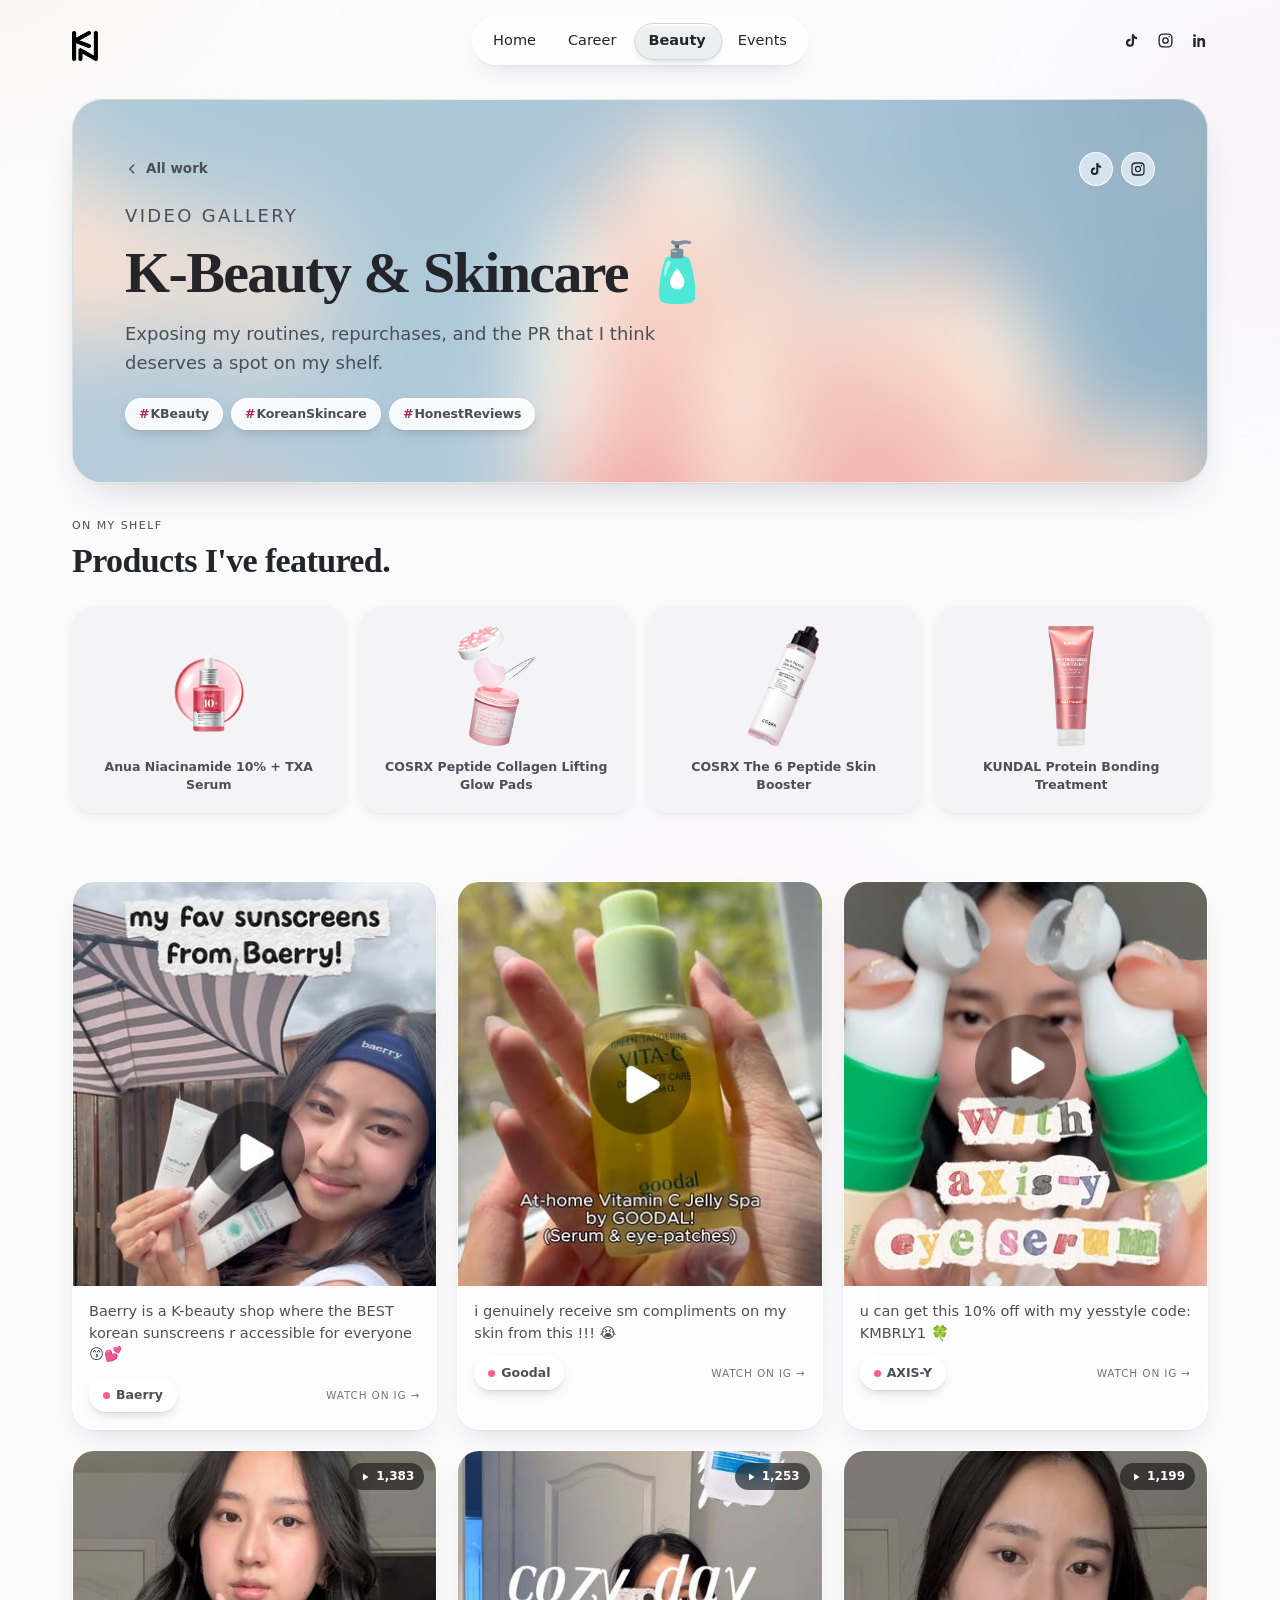
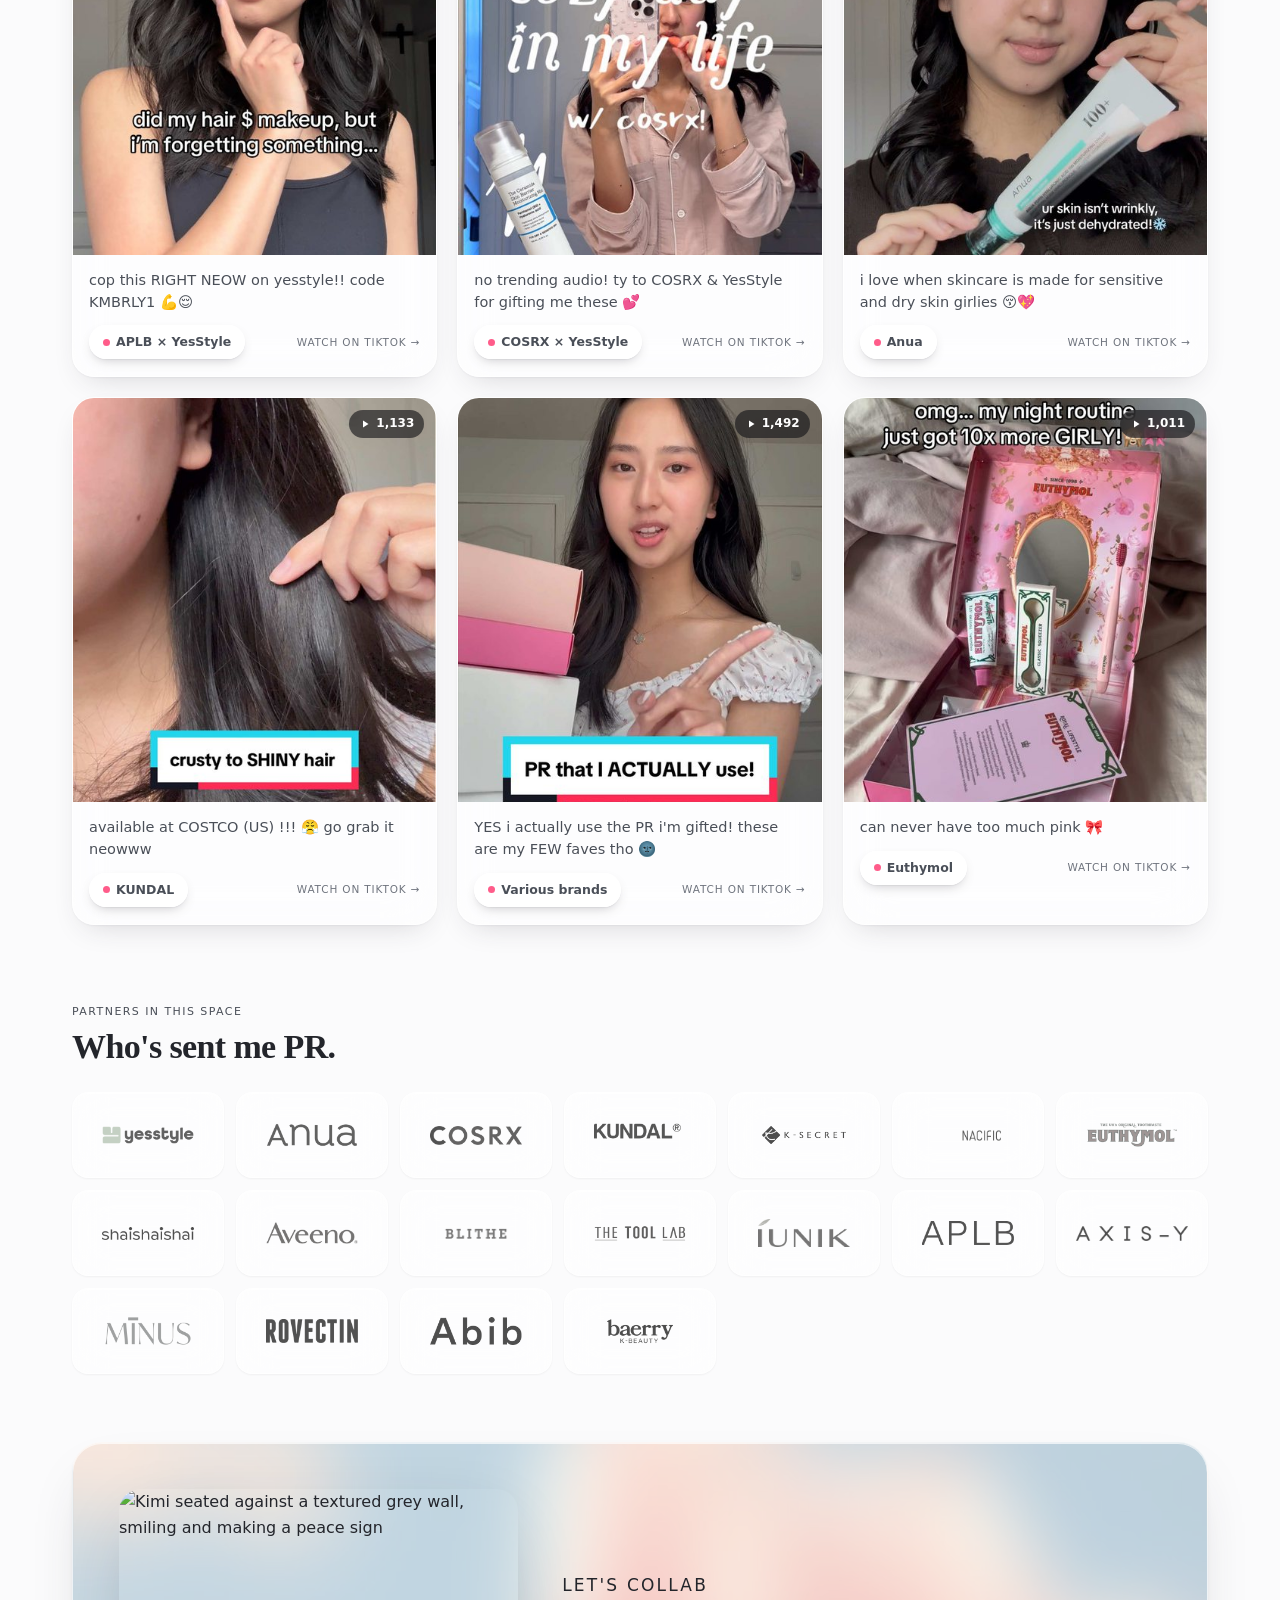
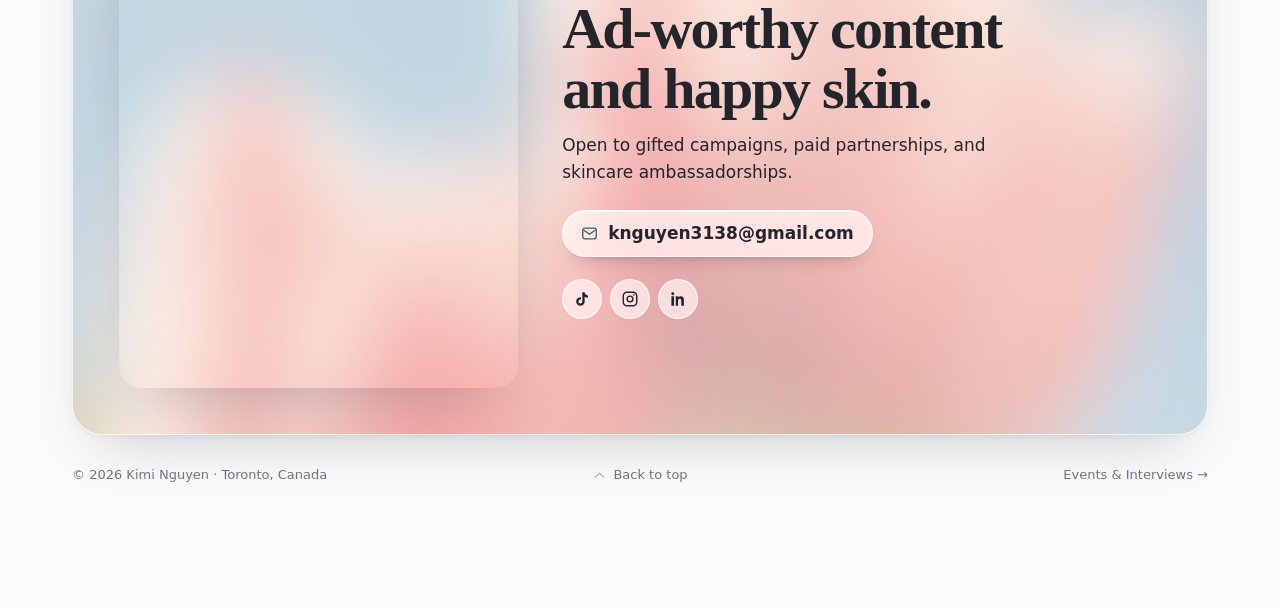
==== beauty.html @ 26745332 "Rebuild the webring badge if it isn't there once the page is shown The previous attempt only fired o" ====
<!DOCTYPE html>
<html lang="en">
<head>
<meta charset="utf-8">
<meta name="viewport" content="width=device-width, initial-scale=1">
<title>K-Beauty &amp; Skincare — Kimi Nguyen</title>
<meta name="description" content="Kimi Nguyen's K-beauty and skincare content: honest routines, real repurchases, and the PR that earns a spot on her shelf. 13 beauty brand partners.">
<meta property="og:title" content="K-Beauty &amp; Skincare — Kimi Nguyen">
<meta property="og:description" content="Honest routines, real repurchases, and the PR that earns a spot on my shelf.">
<meta property="og:site_name" content="Kimi Nguyen">
<meta property="og:url" content="https://www.kiminguyen.com/beauty">
<!-- absolute, and on www: a relative og:image is dropped by most scrapers,
     and the apex 301s to www, which not all of them follow -->
<meta property="og:image" content="https://www.kiminguyen.com/assets/tiktok/beauty-pr-i-use.jpg">
<meta property="og:image:width" content="480">
<meta property="og:image:height" content="695">
<meta name="twitter:card" content="summary_large_image">

<link rel="stylesheet" href="styles.css">
<link rel="preload" as="image" href="assets/photos/art-tulips-soft.jpg">

<!-- Set before the first paint, not at the end of <body> where main.js
     lands. Without this the browser paints every .reveal section at full
     opacity, main.js arrives and blanks them, and the observer fades them
     back — and that double take is the white flash between pages. -->
<script>
  document.documentElement.classList.add("js");
  /* main.js stamps data-js-ready as soon as it's alive. If it never
     arrives, take the class back off rather than leave a page of
     permanently invisible sections. */
  setTimeout(function () {
    if (!document.documentElement.hasAttribute("data-js-ready"))
      document.documentElement.classList.remove("js");
  }, 2500);
</script>

<!-- Each nav click is a whole new document. Prerendering on hover means
     the next page is already built when the click lands, so it swaps in
     instead of tearing down and rebuilding. Ignored outside Chromium. -->
<script type="speculationrules">
{"prerender":[{"where":{"href_matches":"/*"},"eagerness":"moderate"}]}
</script>
<link rel="icon" href="data:image/svg+xml,%3Csvg xmlns='http://www.w3.org/2000/svg' viewBox='0 0 100 100'%3E%3Ctext y='.9em' font-size='90'%3E%F0%9F%AB%A7%3C/text%3E%3C/svg%3E">
</head>

<body data-collection="beauty">
<div class="wash" aria-hidden="true"></div>

<div class="nav-shell">
  <div class="nav-row wrap">
    <a class="nav-mark" href="/" aria-label="Kimi Nguyen — home">
      <img class="mark-light" src="assets/logos/logo-white.png" alt="Kimi Nguyen">
      <img class="mark-dark" src="assets/logos/logo-black.png" alt="" aria-hidden="true">
    </a>

    <nav class="nav" aria-label="Main">
      <span class="nav-pill" aria-hidden="true"></span>
      <ul class="nav-links">
        <li><a href="/">Home</a></li>
        <li><a href="/career">Career</a></li>
        <li><a href="/beauty" aria-current="page">Beauty</a></li>
        <li><a href="/events">Events</a></li>
      </ul>
    </nav>

    <div class="nav-actions">
      <div class="nav-socials">
        <a href="https://www.tiktok.com/@kiminguyenn" target="_blank" rel="noopener" aria-label="TikTok"><svg viewBox="0 0 24 24" fill="currentColor" aria-hidden="true"><path d="M16.6 5.82A4.28 4.28 0 0 1 15.54 3h-3.09v12.4a2.59 2.59 0 0 1-2.59 2.5 2.59 2.59 0 1 1 .77-5.06V9.7a5.7 5.7 0 0 0-.77-.05A5.66 5.66 0 1 0 15.54 15.3V8.9a7.35 7.35 0 0 0 4.3 1.38V7.19a4.29 4.29 0 0 1-3.24-1.37Z"/></svg></a>
        <a href="https://www.instagram.com/kiminguyennn/" target="_blank" rel="noopener" aria-label="Instagram"><svg viewBox="0 0 24 24" fill="currentColor" aria-hidden="true"><rect x="3" y="3" width="18" height="18" rx="5" fill="none" stroke="currentColor" stroke-width="1.9"/><circle cx="12" cy="12" r="3.8" fill="none" stroke="currentColor" stroke-width="1.9"/><circle cx="17.2" cy="6.8" r="1.1"/></svg></a>
        <a href="https://www.linkedin.com/in/kiminguyen/" target="_blank" rel="noopener" aria-label="LinkedIn"><svg viewBox="0 0 24 24" fill="currentColor" aria-hidden="true"><path d="M6.94 5a1.94 1.94 0 1 1-3.88 0 1.94 1.94 0 0 1 3.88 0ZM3.2 8.4h3.5V21H3.2V8.4Zm5.8 0h3.35v1.72h.05a3.67 3.67 0 0 1 3.3-1.81c3.53 0 4.18 2.32 4.18 5.35V21h-3.5v-6.03c0-1.44-.03-3.29-2-3.29-2.01 0-2.32 1.57-2.32 3.19V21H9V8.4Z"/></svg></a>
      </div>
    </div>
  </div>
</div>

<main class="wrap">

  <header class="page-head art-head art-head--beauty">
    <div class="head-top">
      <a class="back" href="/">
        <svg viewBox="0 0 24 24" fill="none" stroke="currentColor" stroke-width="2.4" stroke-linecap="round" stroke-linejoin="round" aria-hidden="true"><path d="M15 5l-7 7 7 7"/></svg>
        All work
      </a>
      <div class="socials head-socials">
        <a href="https://www.tiktok.com/@kiminguyenn" target="_blank" rel="noopener" aria-label="TikTok">
          <svg viewBox="0 0 24 24" fill="currentColor" aria-hidden="true"><path d="M16.6 5.82A4.28 4.28 0 0 1 15.54 3h-3.09v12.4a2.59 2.59 0 0 1-2.59 2.5 2.59 2.59 0 1 1 .77-5.06V9.7a5.7 5.7 0 0 0-.77-.05A5.66 5.66 0 1 0 15.54 15.3V8.9a7.35 7.35 0 0 0 4.3 1.38V7.19a4.29 4.29 0 0 1-3.24-1.37Z"/></svg>
        </a>
        <a href="https://www.instagram.com/kiminguyennn/" target="_blank" rel="noopener" aria-label="Instagram">
          <svg viewBox="0 0 24 24" fill="none" stroke="currentColor" stroke-width="1.9" aria-hidden="true"><rect x="3" y="3" width="18" height="18" rx="5"/><circle cx="12" cy="12" r="3.8"/><circle cx="17.2" cy="6.8" r="1.1" fill="currentColor" stroke="none"/></svg>
        </a>
      </div>
    </div>
    <p class="eyebrow">video gallery</p>
    <h1 style="margin-top:10px;">K-Beauty &amp; Skincare <span aria-hidden="true">🧴</span></h1>
    <p>Exposing my routines, repurchases, and the PR that I think deserves a spot on my shelf.</p>
    <div class="head-meta" data-hashtags-for="beauty"></div>
  </header>

  <section aria-label="Products">
    <div class="section-head reveal">
      <p class="eyebrow">On my shelf</p>
      <h2>Products I've featured.</h2>
    </div>
    <div class="products reveal" id="products"></div>
  </section>

  <section class="section" aria-label="Videos">
    <div class="videos reveal" id="video-grid"></div>
  </section>

  <section class="section" style="padding-top:0;">
    <div class="section-head reveal">
      <p class="eyebrow">Partners in this space</p>
      <h2>Who's sent me PR.</h2>
    </div>
    <div id="brand-groups" data-brand-key="beauty" class="reveal"></div>
  </section>

  <section class="section" style="padding-top:0;">
    <div class="collab reveal">
      <div class="collab-photo">
        <img src="assets/photos/kimi-peace.jpg" alt="Kimi seated against a textured grey wall, smiling and making a peace sign" loading="lazy">
      </div>
      <div>
        <p class="eyebrow">Let's collab</p>
        <h2 class="serif">Ad-worthy content<br>and happy skin.</h2>
        <p>Open to gifted campaigns, paid partnerships, and skincare ambassadorships.</p>
        <div class="collab-links">
          <a href="mailto:knguyen3138@gmail.com">
            <svg viewBox="0 0 24 24" fill="none" stroke="currentColor" stroke-width="1.9" aria-hidden="true"><rect x="2.5" y="4.5" width="19" height="15" rx="3"/><path d="m3.5 7 8.5 6 8.5-6"/></svg>
            knguyen3138@gmail.com
          </a>
        </div>
        <div class="socials">
          <a href="https://www.tiktok.com/@kiminguyenn" target="_blank" rel="noopener" aria-label="TikTok">
            <svg viewBox="0 0 24 24" fill="currentColor" aria-hidden="true"><path d="M16.6 5.82A4.28 4.28 0 0 1 15.54 3h-3.09v12.4a2.59 2.59 0 0 1-2.59 2.5 2.59 2.59 0 1 1 .77-5.06V9.7a5.7 5.7 0 0 0-.77-.05A5.66 5.66 0 1 0 15.54 15.3V8.9a7.35 7.35 0 0 0 4.3 1.38V7.19a4.29 4.29 0 0 1-3.24-1.37Z"/></svg>
          </a>
          <a href="https://www.instagram.com/kiminguyennn/" target="_blank" rel="noopener" aria-label="Instagram">
            <svg viewBox="0 0 24 24" fill="none" stroke="currentColor" stroke-width="1.9" aria-hidden="true"><rect x="3" y="3" width="18" height="18" rx="5"/><circle cx="12" cy="12" r="3.8"/><circle cx="17.2" cy="6.8" r="1.1" fill="currentColor" stroke="none"/></svg>
          </a>
          <a href="https://www.linkedin.com/in/kiminguyen/" target="_blank" rel="noopener" aria-label="LinkedIn">
            <svg viewBox="0 0 24 24" fill="currentColor" aria-hidden="true"><path d="M6.94 5a1.94 1.94 0 1 1-3.88 0 1.94 1.94 0 0 1 3.88 0ZM3.2 8.4h3.5V21H3.2V8.4Zm5.8 0h3.35v1.72h.05a3.67 3.67 0 0 1 3.3-1.81c3.53 0 4.18 2.32 4.18 5.35V21h-3.5v-6.03c0-1.44-.03-3.29-2-3.29-2.01 0-2.32 1.57-2.32 3.19V21H9V8.4Z"/></svg>
          </a>
        </div>
      </div>
    </div>

    <footer class="foot">
      <span>&copy; <span id="year">2026</span> Kimi Nguyen &middot; Toronto, Canada</span>
      <a class="to-top" href="#top">
        <svg viewBox="0 0 24 24" fill="none" stroke="currentColor" stroke-width="1.4" stroke-linecap="round" stroke-linejoin="round" aria-hidden="true"><path d="M5 15l7-7 7 7"/></svg>
        Back to top
      </a>
      <span><a href="/events">Events &amp; Interviews &rarr;</a></span>
    </footer>

    <!-- webring.ca — the ring's CI fetches this page's raw HTML and looks
         for the embed.js script plus a data-member matching the slug of
         members/kimi-nguyen.json in stanleypangg/webring.ca. Change the
         slug in both places or validation fails.

         Deliberately a SIBLING of .foot, not a child. Inside it, it became
         the footer's last child and got caught by the
         `.foot:has(> :nth-child(3)) > :last-child { flex: 1 1 0 }` rule
         that centres the middle item on the collection pages — the badge
         stretched and sat on the same line instead of below it. -->
    <div class="webring">
      <div data-webring="ca" data-member="kimi-nguyen"></div>
      <script src="https://webring.ca/embed.js" defer></script>
      <!-- The tag above stays exactly as it is: the ring's CI reads the raw
           HTML and wants to find it there, so it can't become a dynamic
           loader. This is a safety net beside it, not a replacement.

           embed.js is a one-shot IIFE — it renders into a shadow root the
           moment it runs and never tries again. Prerendering and
           cross-document view transitions both mean a nav click shows a
           document that was built earlier, so that single run can happen
           somewhere the badge never ends up visible, which is why it only
           appeared after a manual refresh.

           So rather than trust any one theory about which step drops it,
           this checks for the rendered <nav> itself and rebuilds if it
           isn't there, on every route by which the page becomes visible:
           prerender activation, bfcache restore, and visibility. A shadow
           root that exists but is empty is the awkward case — embed.js
           returns early when it sees one — so the host is swapped for a
           clean clone first (cloneNode drops the shadow root). Capped at
           three attempts so a failing network can't loop. -->
      <script>
        (function () {
          var SRC = "https://webring.ca/embed.js";
          var tries = 0;

          function rendered() {
            var el = document.querySelector('div[data-webring="ca"]');
            return !!(el && el.shadowRoot && el.shadowRoot.querySelector("nav"));
          }

          function ensure() {
            if (rendered() || tries >= 3) return;
            var el = document.querySelector('div[data-webring="ca"]');
            if (!el) return;                  /* nothing to render into */
            tries++;
            /* a shadow root with nothing in it would make embed.js bail on
               sight, so hand it an untouched host instead */
            if (el.shadowRoot) el.replaceWith(el.cloneNode(false));
            var s = document.createElement("script");
            s.src = SRC;
            document.body.appendChild(s);
          }

          document.addEventListener("prerenderingchange", ensure, { once: true });
          addEventListener("pageshow", ensure);
          document.addEventListener("visibilitychange", function () {
            if (document.visibilityState === "visible") ensure();
          });
        })();
      </script>
    </div>

  </section>

</main>

<script src="content.js"></script>
<script src="main.js"></script>
</body>
</html>
---- styles.css ----
/* =============================================================
   Kimi Nguyen — portfolio
   Bento board of gradient cards with floating UI panels.
   ============================================================= */

/* =============================================================
   Page-to-page transitions
   These are four separate documents, so a click normally tears
   one down and paints the next — that's the white blink between
   Home and K-Beauty. `navigation: auto` hands the changeover to
   the browser instead: it snapshots the outgoing page and
   cross-fades it into the incoming one.

   Pure progressive enhancement. Every page opts in through this
   one stylesheet, and browsers without cross-document view
   transitions simply navigate the way they always did. Nothing
   is layered on in JS, so there's no half-faded overlay to get
   stuck if a page is slow.
   ============================================================= */
@view-transition { navigation: auto; }

::view-transition-old(root),
::view-transition-new(root) {
  animation-duration: 260ms;
  /* the literal, not var(--ease): the transition pseudo-elements sit in
     their own tree and I'd rather not rely on custom properties reaching
     it */
  animation-timing-function: cubic-bezier(0.22, 0.61, 0.36, 1);
}

/* The nav is deliberately NOT given a view-transition-name, tempting as
   it looks: it's on every page in the same spot, so naming it ought to
   hold it still while the content changes.

   It can't. `.nav` is frosted glass — 10% white with a blur behind it —
   so nearly all of what you see is the backdrop it samples, not its own
   paint. A named element is snapshotted on its own, with no backdrop to
   sample, and backdrop-filter contributes nothing: the bar renders as a
   near-transparent sliver and reads as washing out and disappearing.

   Unnamed, it rides along in the root snapshot, where it's composited
   over the page it actually sits on and looks like itself. */

@media (prefers-reduced-motion: reduce) {
  /* !important to beat the UA's own animations on these pseudo-elements */
  ::view-transition-group(*),
  ::view-transition-old(*),
  ::view-transition-new(*) { animation: none !important; }
}

:root {
  /* --- type ------------------------------------------------
     The two faces named on the reference board: Charter for
     display, SF Pro for interface. Both ship with macOS/iOS, so
     there are no webfonts to download. Charter falls back to
     Georgia on Windows/Android — same transitional-serif feel,
     slightly wider. */
  --font-display: Charter, "Charis SIL", XCharter, "Bitstream Charter",
                  Georgia, "Times New Roman", serif;
  --font-ui:      -apple-system, BlinkMacSystemFont, "SF Pro Text",
                  "SF Pro Display", "Helvetica Neue", "Segoe UI",
                  system-ui, sans-serif;

  /* --- ink ------------------------------------------------- */
  --ink:        #23252b;
  --ink-soft:   #4a4f58;
  --muted:      #6f747e;   /* 4.7:1 on white — the small mono labels need it */
  --line:       #e6e7eb;

  /* --- surfaces -------------------------------------------- */
  --paper:      #ffffff;
  --surface:    #f1f1f4;   /* the flat grey bento cards */
  --page:       #fbfbfc;

  /* --- accent ----------------------------------------------
     `--accent` is the peach. It's light (L 0.538), which means it
     can be a surface but cannot BE text and cannot carry white
     text — white on it is 1.79:1. So anything that has to read as
     type, or has to sit under white type, uses `--accent-deep`:
     the same hue (3.5deg) taken down to L 0.130, which clears
     5.83:1 in both directions. */
  --accent:      #f2b2ae;
  --accent-deep: #c1291f;
  --accent-ink:  #a7231b;

  /* hover colour for text and links — the teal from the Contact pill,
     not the peach. 6.8:1 on white. */
  --hover:       #3f6068;
  --pink:        #ff5c8a;

  /* --- shape ------------------------------------------------ */
  --r-sm: 10px;
  --r-md: 16px;
  --r-lg: 22px;
  --r-xl: 30px;

  /* --- depth ------------------------------------------------ */
  --shadow-xs: 0 1px 2px rgba(35, 37, 43, 0.05);
  --shadow-sm: 0 1px 2px rgba(35, 37, 43, 0.04), 0 4px 12px rgba(35, 37, 43, 0.05);
  --shadow-md: 0 2px 4px rgba(35, 37, 43, 0.04), 0 12px 32px rgba(35, 37, 43, 0.09);
  --shadow-lg: 0 24px 70px -24px rgba(52, 46, 60, 0.32);
  --shadow-panel: 0 1px 1px rgba(35, 37, 43, 0.04), 0 8px 24px -6px rgba(35, 37, 43, 0.16);

  --wrap: 1180px;
  --ease: cubic-bezier(0.22, 1, 0.36, 1);

  /* height the sticky nav occupies. The lander pulls itself up by exactly
     this much so the photo starts at the very top of the page and the bar
     sits over it. It has to track the real nav height per breakpoint — at
     a fixed 86px the two-row mobile nav stuck out above the photo and put
     white text on white. */
  --nav-h: 80px;
}

/* ---------- reset ------------------------------------------- */
*, *::before, *::after { box-sizing: border-box; }

html { -webkit-text-size-adjust: 100%; scroll-behavior: smooth; }

body {
  margin: 0;
  font-family: var(--font-ui);
  font-size: 16px;
  line-height: 1.6;
  color: var(--ink);
  background: var(--page);
  overflow-x: hidden;
  -webkit-font-smoothing: antialiased;
}

img { max-width: 100%; display: block; }
a   { color: inherit; text-decoration: none; }

/* --- the bubble cursor ---------------------------------------
   A soap bubble, drawn twice over: a teal rim so it reads on the pale
   pages, a white rim inside it so it still reads on the dark lander
   photo. Two glints sell the sphere. Interactive things get a bigger
   one with a halo, so the pointer affordance survives losing the arrow.
   Scoped to real pointers — a touch device has no cursor to restyle. */
@media (hover: hover) and (pointer: fine) {
  /* PNG, not SVG. Safari does not load SVG cursors at all — it silently
     falls back to the keyword, which is why this looked like nothing had
     changed. PNG is the one format every browser accepts here.
     image-set serves the @2x file to retina; the plain url() after it is
     the fallback for anything that doesn't understand image-set, so both
     declarations have to stay. */
  body {
    cursor: url("assets/cursor/bubble.png") 12 12, auto;
    cursor: -webkit-image-set(
      url("assets/cursor/bubble.png") 1x,
      url("assets/cursor/bubble@2x.png") 2x) 12 12, auto;
    cursor: image-set(
      url("assets/cursor/bubble.png") 1x,
      url("assets/cursor/bubble@2x.png") 2x) 12 12, auto;
  }
  a, button, summary, [role="button"], label {
    cursor: url("assets/cursor/bubble-link.png") 15 15, pointer;
    cursor: -webkit-image-set(
      url("assets/cursor/bubble-link.png") 1x,
      url("assets/cursor/bubble-link@2x.png") 2x) 15 15, pointer;
    cursor: image-set(
      url("assets/cursor/bubble-link.png") 1x,
      url("assets/cursor/bubble-link@2x.png") 2x) 15 15, pointer;
  }
  input, textarea, select { cursor: text; }
}

/* --- tiny bubbles trailing the cursor -------------------------
   `main.js` drops an <i> at the pointer as it moves; each one floats,
   drifts and pops on its own CSS animation, then removes itself on
   animationend. Fixed-position layer so it ignores scroll, and it never
   takes a pointer event. */
.bubble-trail {
  position: fixed;
  inset: 0;
  z-index: 9999;
  pointer-events: none;
  overflow: hidden;
}
.bubble-trail i {
  position: absolute;
  /* No percentage margin to centre these on the pointer. A % margin
     resolves against the CONTAINING BLOCK's width — here the whole
     viewport — so -50% was -632px and every bubble flew off-screen.
     main.js subtracts half the size from left/top instead. */
  border-radius: 50%;
  background:
    radial-gradient(58% 52% at 32% 26%,
      rgba(255, 255, 255, 0.95) 0%,
      rgba(255, 255, 255, 0.3) 44%,
      rgba(255, 255, 255, 0) 70%),
    radial-gradient(120% 120% at 72% 80%,
      rgba(180, 228, 240, 0.55) 0%,
      rgba(255, 255, 255, 0.06) 62%);
  border: 1px solid rgba(255, 255, 255, 0.75);
  box-shadow:
    0 0 5px -1px rgba(120, 180, 195, 0.55),
    inset 0 0 3px rgba(255, 255, 255, 0.85);
  will-change: transform, opacity;
  animation-name: bubble-float;
  animation-timing-function: cubic-bezier(0.22, 0.68, 0.3, 1);
  animation-fill-mode: forwards;
}
@keyframes bubble-float {
  /* opens at 0.6, not 0.4 — the smallest bubbles are under 3px, and a
     0.4 start left them sub-pixel for the first stretch of the run */
  0%   { transform: translate(0, 0) scale(0.6);  opacity: 0; }
  14%  { opacity: 0.95; }
  70%  { opacity: 0.75; }
  /* a last stretch just before it goes, so it reads as popping */
  100% { transform: translate(var(--dx), var(--rise)) scale(1.25); opacity: 0; }
}

@media (prefers-reduced-motion: reduce) {
  .bubble-trail { display: none; }
}

/* headings are Charter — a serif carries the display weight here, so
   they sit at 600 rather than 800 */
h1, h2, h3, h4 {
  margin: 0;
  font-family: var(--font-display);
  font-weight: 600;
  letter-spacing: -0.018em;
  line-height: 1.12;
}

:focus-visible {
  outline: 2px solid var(--hover);
  outline-offset: 3px;
  border-radius: 6px;
}

.serif { font-family: var(--font-display); }

/* Deliberately quiet, and close to neutral. The cards are translucent,
   so anything busy back here bleeds up through every one of them and
   each tile ends up wearing four colours instead of its own. The glass
   read comes from the blur, the white rim and the inset highlight — not
   from a rainbow behind. This just stops the white going flat. */
.wash {
  position: fixed;
  inset: -20vmax;
  z-index: -1;
  pointer-events: none;
  opacity: 0.5;
  filter: blur(90px);
  background:
    radial-gradient(34vmax 34vmax at 12%  8%, #ffe7d6 0%, transparent 66%),
    radial-gradient(30vmax 30vmax at 86% 30%, #f0e6fb 0%, transparent 66%),
    radial-gradient(32vmax 32vmax at 55% 92%, #ffeef3 0%, transparent 66%);
}

/* =============================================================
   Shared pieces
   ============================================================= */
.wrap {
  width: 100%;
  max-width: var(--wrap);
  margin-inline: auto;
  padding-inline: 22px;
}

.eyebrow {
  font-family: var(--font-ui);
  font-size: 11px;
  font-weight: 600;   /* SF Pro reads thin at this size uppercase */
  letter-spacing: 0.13em;
  text-transform: uppercase;
  color: var(--muted);
  margin: 0;
}

/* --muted is tuned for white and only manages 2.1–3.7:1 on the
   gradient fills, so small labels sitting on a card step darker */
.b .eyebrow,
.b .cap,
.page-head .eyebrow { color: var(--ink-soft); }

.section { padding-block: 68px; }
.section-head { margin-bottom: 26px; }
.section-head h2 { font-size: clamp(26px, 3.6vw, 34px); margin-top: 8px; }
.section-head p {
  margin: 10px 0 0;
  max-width: 82ch;   /* wide enough for the brands line to stay on one row */
  color: var(--ink-soft);
  font-weight: 300;
}

/* Pill tag, off the reference board. The layered shadow plus a near-white
   fill is what makes it read as sitting *above* the card rather than
   being printed on it. */
.chip {
  display: inline-flex;
  align-items: center;
  gap: 6px;
  padding: 6px 13px;
  border: 1px solid rgba(255, 255, 255, 0.95);
  border-radius: 999px;
  background: rgba(255, 255, 255, 0.9);
  backdrop-filter: blur(12px) saturate(150%);
  -webkit-backdrop-filter: blur(12px) saturate(150%);
  box-shadow:
    0 1px 1px rgba(35, 37, 43, 0.05),
    0 5px 12px -4px rgba(52, 46, 60, 0.26),
    inset 0 1px 0 rgba(255, 255, 255, 1);
  font-size: 12.5px;
  font-weight: 700;
  color: var(--ink-soft);
  white-space: nowrap;
}
.chip .dot { width: 7px; height: 7px; border-radius: 50%; background: var(--accent); }
.chip.is-beauty .dot { background: var(--pink); }
.chip.is-blue   .dot { background: #4f8ff0; }

/* hashtag pill — same shape, no dot, the # picks up the accent */
.chip--tag {
  gap: 0;
  padding: 5px 13px;
  font-weight: 600;
  letter-spacing: -0.005em;
}
.chip--tag i {
  font-style: normal;
  font-weight: 700;
  color: var(--accent-ink);   /* --accent-deep landed at 4.47:1 here */
  margin-right: 1px;
}
.chip--tag.is-beauty i { color: #b02550; }

/* buttons */
.btn {
  display: inline-flex;
  align-items: center;
  gap: 8px;
  padding: 12px 22px;
  border-radius: 999px;
  font-size: 15px;
  font-weight: 700;
  border: 1px solid transparent;
  transition: transform 0.25s var(--ease), background 0.25s var(--ease);
}
.btn-primary {
  background: var(--accent-deep);
  color: #fff;
  box-shadow: 0 10px 24px -10px rgba(193, 41, 31, 0.9);
}
.btn-primary:hover { background: var(--accent-ink); transform: translateY(-2px); }
.btn-ghost {
  background: rgba(255, 255, 255, 0.8);
  border-color: var(--line);
  color: var(--ink);
  box-shadow: var(--shadow-sm);
}
.btn-ghost:hover { background: #fff; transform: translateY(-2px); }

/* =============================================================
   Gradient fills — the soft washes inside the bento cards
   ============================================================= */
/* No gradients on tiles. A card either carries one of the art photos or
   it's plain grey — same as the grey cards on the reference bento board.
   `--surface` is that grey; `--surface-lite` is the lighter one used for
   the big "Hi, I'm Kimi" card. Both stay translucent so the glass blur
   still does its work. */
.surface      { background: rgba(241, 241, 244, 0.72); }
.surface-lite { background: rgba(247, 247, 249, 0.78); }

/* art-yellow measured at 0.00 required scrim on the full-width tile —
   light enough to sit under body copy with no overlay at all. */
.art-yellow {
  background-image:
    url("assets/photos/art-yellow.jpg"),
    linear-gradient(rgba(241, 241, 244, 0.72), rgba(241, 241, 244, 0.72));
  background-size: cover, cover;
  background-position: 50% 35%, center;
}

/* =============================================================
   Photo-backed tiles
   Each stacks three layers: a scrim on top, the photograph, then a CSS
   gradient underneath. That bottom layer means a missing image file
   degrades to a coloured tint instead of a blank tile.

   Scrim values are set so text passes contrast over ANY photograph —
   I can't inspect the file before it's dropped in, so worst case is
   treated as a pure black pixel. If a crop turns out light these can be
   pulled back; the numbers to beat are noted per tile.
   ============================================================= */

/* hero — the gradient flowers.
   Measured against the real file: with cover on this 561x434 tile at
   position 54% 30%, the darkest pixel under the copy is rgb(141,106,79),
   L=0.165 — which needs a 0.56 scrim for 4.5:1. 0.62 is that plus
   margin, down from the 0.90 I had to use before the file existed. Copy
   ends at 53.6% and the panel starts at 57.2%, so it opens up after 56%
   and the flowers read properly on the right. */
.art-hero {
  background-image:
    linear-gradient(96deg,
      rgba(255, 255, 255, 0.66) 0%,
      rgba(255, 255, 255, 0.63) 42%,
      rgba(255, 255, 255, 0.62) 56%,
      rgba(255, 255, 255, 0.16) 74%,
      rgba(255, 255, 255, 0.02) 100%),
    url("assets/photos/art-flowers.jpg"),
    radial-gradient(135% 115% at 12% 8%,
      rgba(255, 201, 168, 0.92) 0%,
      rgba(255, 224, 214, 0.62) 46%,
      rgba(252, 240, 245, 0.50) 100%);
  background-size: cover, cover, cover;
  background-position: center, 54% 30%, center;
}

/* 4M+ — text sits at both the top and bottom of this small tile, so
   there's no clear band to open up; the scrim has to hold everywhere.
   Positioned at the top of the frame so the dark green hill never
   enters the crop — that leaves the deep blue sky as the darkest thing
   under the copy, rgb(0,74,122) at L=0.063, needing 0.67. 0.72 is that
   plus margin (was 0.80). */
.art-sky {
  background-image:
    linear-gradient(150deg,
      rgba(255, 255, 255, 0.75) 0%,
      rgba(255, 255, 255, 0.73) 55%,
      rgba(255, 255, 255, 0.72) 100%),
    url("assets/photos/art-sky.jpg"),
    radial-gradient(135% 115% at 12% 8%,
      rgba(168, 211, 247, 0.92) 0%,
      rgba(206, 230, 250, 0.62) 46%,
      rgba(238, 247, 255, 0.50) 100%);
  background-size: cover, cover, cover;
  background-position: center, 50% 0%, center;
}

/* LinkedIn — measured at 0.00 required scrim on this tile at y=90%,
   so the photo carries dark text with no overlay at all. */
/* single-flower artwork. It's saturated, so it carries a 0.44 white veil
   — measured 6.0:1 for --ink at 0.40, and 0.44 leaves margin. */
/* brands card. The tulip is light enough that --ink clears 4.5:1 at a 0.04
   veil — 0.30 is chosen for the soft look and the margin, not out of
   necessity, and lands at 6.71:1 on the darkest pixel (the olive stem). */
.art-petal {
  background-image:
    linear-gradient(rgba(255, 255, 255, 0.3), rgba(255, 255, 255, 0.3)),
    url("assets/photos/art-pink-tulip.jpg"),
    linear-gradient(rgba(241, 241, 244, 0.72), rgba(241, 241, 244, 0.72));
  background-size: cover, cover, cover;
  background-position: center, center, center;
}

.art-flower {
  background-image:
    linear-gradient(rgba(255, 255, 255, 0.44), rgba(255, 255, 255, 0.44)),
    url("assets/photos/art-small-flower.jpg"),
    linear-gradient(rgba(241, 241, 244, 0.72), rgba(241, 241, 244, 0.72));
  background-size: cover, cover, cover;
  background-position: center, 50% 30%, center;
}

/* =============================================================
   Navigation
   ============================================================= */
.nav-shell {
  position: sticky;
  top: 0;
  z-index: 60;
  padding: 16px 22px;
}

/* Three columns so the bar is centred regardless of how wide the mark or
   the actions are. Logo and Contact sit OUTSIDE the bar. */
.nav-row {
  max-width: var(--wrap);
  margin-inline: auto;
  display: grid;
  grid-template-columns: 1fr auto 1fr;
  align-items: center;
  gap: 16px;
}
.nav-actions { justify-self: end; display: flex; align-items: center; gap: 4px; }

/* the short centred bar — a whisper of frost, not a slab */
/* Light glass bar — Kimi's call, made knowing the trade-off. Measured: the
   blurred backdrop behind it reaches rgb(100,141,150) at its lightest, and a
   white fill leaves the links at 3.63:1, under the 4.5 WCAG asks at 14.5px.
   A 0.26 dark tint would read 5.43:1 if this is ever revisited. */
.nav {
  position: relative;
  display: flex;
  align-items: center;
  padding: 5px;
  border-radius: 999px;
  background: rgba(255, 255, 255, 0.1);
  backdrop-filter: blur(20px) saturate(170%);
  -webkit-backdrop-filter: blur(20px) saturate(170%);
  border: 1px solid rgba(255, 255, 255, 0.18);
}

/* the glass pill that slides between the links. Its box is set in JS from
   the hovered link's measured rect — not offsetLeft, which would be
   relative to the <ul> once that gets a stacking context of its own. */
/* Light glass, to match the bar. It costs contrast on the link it sits
   behind — 4.05:1 measured, against the 4.5 WCAG asks — which is the same
   trade-off as the light bar itself. Going 0.16 *darker* than the bar
   instead would read 6.65:1 if this is ever revisited. */
.nav-pill {
  position: absolute;
  top: 0;
  left: 0;
  z-index: 0;
  border-radius: 999px;
  background: rgba(255, 255, 255, 0.14);
  border: 1px solid rgba(255, 255, 255, 0.5);
  box-shadow:
    inset 0 1px 0 rgba(255, 255, 255, 0.55),
    inset 0 -1px 0 rgba(255, 255, 255, 0.2),
    0 6px 16px -12px rgba(6, 12, 16, 0.7);
  backdrop-filter: blur(9px) saturate(190%);
  -webkit-backdrop-filter: blur(9px) saturate(190%);
  opacity: 0;
  pointer-events: none;
  transition:
    transform 0.42s var(--ease),
    width 0.42s var(--ease),
    height 0.42s var(--ease),
    opacity 0.22s linear;
}
.nav-pill.is-on { opacity: 1; }
/* the crescent of light along the top edge — 6px tall and fading out, so
   it sits above the cap height rather than behind the type */
.nav-pill::after {
  content: "";
  position: absolute;
  top: 1px;
  left: 8px;
  right: 8px;
  height: 6px;
  border-radius: 999px;
  background: linear-gradient(rgba(255, 255, 255, 0.4), rgba(255, 255, 255, 0));
  pointer-events: none;
}
/* links have to sit above it */
.nav-links { position: relative; z-index: 1; }

/* everything in the bar is plain white text — no pills */
.nav-mark,
.nav-links a,
.nav-socials a {
  color: #fff;
  transition: color 0.2s, opacity 0.2s;
}
.nav-mark {
  justify-self: start;
  display: inline-flex;
  align-items: center;
  line-height: 0;
  /* Purely optical. Measured, the mark is already dead centre with both the
     glass bar and the Contact button — all three share a mid-line, and the
     logo's own ink is evenly distributed inside its box (alpha centroid
     0.2px off at this size). It still read as sitting high next to two
     filled pills, so it gets nudged. One number, tune it here. */
  --mark-nudge: 5px;
  transform: translateY(var(--mark-nudge));
  /* re-stated rather than inherited from the .nav-mark/.nav-links/.nav-socials
     group above: setting transition here replaces that shorthand outright,
     so colour and opacity have to come along or they'd start snapping */
  transition: color 0.2s, opacity 0.2s, transform 0.28s var(--ease);
}
/* two files rather than a filter: white over the hero photo, black once
   the nav flips to its ink state */
.nav-mark img { height: 30px; width: auto; }
.nav-mark .mark-dark { display: none; }
.nav-shell.is-scrolled .mark-light { display: none; }
.nav-shell.is-scrolled .mark-dark  { display: block; }
/* A dim on its own was too easy to miss, so the mark lifts and grows a
   little instead — the same lift-on-hover the buttons and social chips
   use, just gentler. The translateY has to be repeated here: a bare
   scale() would replace the whole transform and the optical nudge would
   snap away, dropping the logo 5px the moment the cursor arrived. */
.nav-mark:hover {
  opacity: 1;
  transform: translateY(calc(var(--mark-nudge) - 1px)) scale(1.07);
}

@media (prefers-reduced-motion: reduce) {
  .nav-mark { transition: color 0.2s, opacity 0.2s; }
  /* back to the plain dim — still a hover signal, just no movement */
  .nav-mark:hover {
    opacity: 0.78;
    transform: translateY(var(--mark-nudge));
  }
}

.nav-links { display: flex; align-items: center; gap: 2px; list-style: none; margin: 0; padding: 0; }
.nav-links > li { position: relative; }
.nav-links a {
  display: flex;
  align-items: center;
  gap: 5px;
  padding: 7px 15px;
  border-radius: 999px;
  font-size: 14.5px;
  font-weight: 500;
  white-space: nowrap;
}
.nav-links a:hover { opacity: 0.78; }
.nav-links a[aria-current="page"] { font-weight: 700; }
.nav-links svg { width: 11px; height: 11px; transition: transform 0.25s var(--ease); }

/* flyout on hover, and on keyboard focus via :focus-within — no JS */
.nav-menu {
  position: absolute;
  top: calc(100% + 12px);
  left: 50%;
  transform: translateX(-50%) translateY(-6px);
  min-width: 218px;
  padding: 7px;
  display: flex;
  flex-direction: column;
  gap: 2px;
  border-radius: var(--r-md);
  opacity: 0;
  visibility: hidden;
  pointer-events: none;
  transition: opacity 0.24s var(--ease), transform 0.24s var(--ease), visibility 0.24s;
  /* the glassy, blurry panel from the reference */
  background: rgba(255, 255, 255, 0.16);
  backdrop-filter: blur(26px) saturate(180%);
  -webkit-backdrop-filter: blur(26px) saturate(180%);
  border: 1px solid rgba(255, 255, 255, 0.34);
  box-shadow: 0 20px 44px -14px rgba(10, 12, 20, 0.5);
}
.has-menu:hover .nav-menu,
.has-menu:focus-within .nav-menu {
  opacity: 1;
  visibility: visible;
  pointer-events: auto;
  transform: translateX(-50%) translateY(0);
}
.has-menu:hover .nav-links svg,
.has-menu:focus-within .nav-links svg { transform: rotate(180deg); }
.nav-menu a { padding: 9px 13px; border-radius: 10px; font-weight: 500; }
.nav-menu a:hover { background: rgba(255, 255, 255, 0.22); opacity: 1; }

/* minimal icon row, same marks as the footer */
/* Pulled out by half the gap between an icon's 32px hit circle and its
   17px glyph. Flush by box, the last glyph still sat 7.5px short of the
   content edge while the logo's ink is flush against it — so the row
   looked lopsided. The circles now overhang the content edge slightly,
   which costs nothing: the row's own 22px padding still contains them. */
.nav-socials { display: flex; align-items: center; gap: 2px; margin-right: -7.5px; }
.nav-socials a {
  display: grid;
  place-items: center;
  width: 32px;
  height: 32px;
  border-radius: 50%;
  color: #fff;
  transition: background 0.2s, opacity 0.2s;
}
.nav-socials svg { width: 17px; height: 17px; }
.nav-socials a:hover { background: rgba(255, 255, 255, 0.16); }


/* ---- scrolled past the lander: the photo is gone, so flip to ink ----
   JS adds .is-scrolled. Without JS the nav stays in its white state,
   which is correct for the top of the page where everyone lands. */
.nav-shell.is-scrolled .nav {
  background: rgba(255, 255, 255, 0.72);
  border-color: rgba(255, 255, 255, 0.8);
  box-shadow: 0 1px 2px rgba(35,37,43,.04), 0 10px 26px -14px rgba(52,46,60,.26);
}
.nav-shell.is-scrolled .nav-links a,
.nav-shell.is-scrolled .nav-socials a { color: var(--ink); }
/* over the light bar a white pill would vanish — tint it instead */
.nav-shell.is-scrolled .nav-pill {
  background: rgba(63, 96, 104, 0.1);
  border-color: rgba(63, 96, 104, 0.18);
  box-shadow:
    inset 0 1px 0 rgba(255, 255, 255, 0.85),
    0 4px 12px -9px rgba(20, 30, 34, 0.7);
}
.nav-shell.is-scrolled .nav-pill::after {
  background: linear-gradient(rgba(255, 255, 255, 0.55), rgba(255, 255, 255, 0));
}
.nav-shell.is-scrolled .nav-socials a:hover { background: rgba(35, 37, 43, 0.08); }
.nav-shell.is-scrolled .nav-menu {
  background: rgba(255, 255, 255, 0.9);
  border-color: rgba(255, 255, 255, 0.95);
  box-shadow: 0 2px 4px rgba(35,37,43,.05), 0 18px 40px -12px rgba(52,46,60,.3);
}
.nav-shell.is-scrolled .nav-menu a:hover { background: #fff; }

/* =============================================================
   LANDER — full-bleed hero above the bento
   Layout follows the reference: nav across the top, a big translucent
   mark centred, the headline low-left and a short blurb plus two
   buttons low-right.
   ============================================================= */
.lander-wrap { position: relative; }

.lander {
  position: relative;
  min-height: min(88vh, 745px);
  margin-top: calc(-1 * var(--nav-h));
  padding-top: var(--nav-h);
  display: flex;
  align-items: flex-end;
  overflow: hidden;
  color: #fff;
  /* Dark top and bottom, clear through the middle. Without it the petals
     reach L 0.573 where the headline sits, which is 1.68:1 against white.
     Measured under this vignette: nav band L 0.135 (5.7:1), headline zone
     L 0.141 (5.5:1). */
  background-image:
    linear-gradient(180deg,
      rgba(16, 18, 24, 0.46) 0%,
      rgba(16, 18, 24, 0.20) 14%,
      rgba(16, 18, 24, 0.00) 34%,
      rgba(16, 18, 24, 0.30) 56%,
      rgba(16, 18, 24, 0.52) 78%,
      rgba(16, 18, 24, 0.58) 100%),
    url("assets/photos/art-three-flowers.jpg");
  background-size: cover, cover;
  background-position: center, 50% 0%;
}

/* Headshot in a glass bubble, rimmed like the ghost button, with smaller
   empty bubbles around it. Same surface recipe as `.lander-cta .ghost`:
   0.14 white, a 16px blur and a 0.5 white rim. */
.lander-orbit {
  position: absolute;
  right: clamp(12px, 5vw, 74px);
  top: 50%;
  transform: translateY(-46%);
  width: clamp(200px, 26vw, 330px);
  aspect-ratio: 1;
  z-index: 1;
  pointer-events: none;
}

.bubble {
  position: absolute;
  border-radius: 50%;
  background: rgba(255, 255, 255, 0.14);
  backdrop-filter: blur(16px) saturate(165%);
  -webkit-backdrop-filter: blur(16px) saturate(165%);
  border: 1px solid rgba(255, 255, 255, 0.5);
  box-shadow:
    0 10px 30px -12px rgba(12, 20, 24, 0.45),
    inset 0 1px 0 rgba(255, 255, 255, 0.55);
}

.bubble--portrait {
  inset: 0;
  margin: 0;
  padding: 7px;
  overflow: hidden;
  /* .lander-orbit turns pointer events off for the whole orbit so the
     empty bubbles never eat a click meant for the hero. The portrait
     takes them back for its own circle — border-radius clips hit
     testing, so the square corners still pass through. main.js pops a
     burst of bubbles out of wherever you press. */
  pointer-events: auto;
  cursor: pointer;
  -webkit-tap-highlight-color: transparent;
}
.bubble--portrait img {
  width: 100%;
  height: 100%;
  border-radius: 50%;
  object-fit: cover;
  object-position: 50% 22%;
  transition: transform 0.18s var(--ease);
}
/* the press reads on the photo, not the figure: the figure's transform is
   driven by the rAF drift loop and anything set here would be overwritten
   on the next frame */
.bubble--portrait.is-pressed img { transform: scale(0.965); }
@media (prefers-reduced-motion: reduce) {
  .bubble--portrait { cursor: default; }
  .bubble--portrait img { transition: none; }
  .bubble--portrait.is-pressed img { transform: none; }
}
/* the headshot floats too, on a longer, quieter loop than the empties —
   and translate only, no scale: a breathing 330px portrait reads as a
   wobble. JS takes this over so the cursor push can compose with it. */
.js .bubble--portrait { animation: drift-portrait 14s ease-in-out infinite; }
@keyframes drift-portrait {
  0%   { transform: translate(0, 0); }
  33%  { transform: translate(-4px, -7px); }
  66%  { transform: translate(5px, 4px); }
  100% { transform: translate(0, 0); }
}

/* the empty ones — a size and a place each, plus their own drift loop.
   Three layers make the shine: a bright specular cap at the upper left, a
   cool tint pooling at the lower right, and a rim light on the shadow side
   — the way light actually wraps a soap bubble. */
.bubble--sm {
  background:
    radial-gradient(58% 52% at 30% 24%,
      rgba(255, 255, 255, 0.85) 0%,
      rgba(255, 255, 255, 0.22) 46%,
      rgba(255, 255, 255, 0) 70%),
    radial-gradient(115% 115% at 74% 82%,
      rgba(186, 230, 240, 0.34) 0%,
      rgba(255, 255, 255, 0.04) 62%),
    rgba(255, 255, 255, 0.1);
  box-shadow:
    0 10px 30px -12px rgba(12, 20, 24, 0.45),
    inset 0 1px 0 rgba(255, 255, 255, 0.62),
    /* rim light curving round the underside */
    inset -2px -3px 7px -3px rgba(255, 255, 255, 0.8),
    inset 3px 4px 9px -5px rgba(110, 175, 190, 0.55);
}
/* the hard little glint — kept a true circle so it stays crisp at 9px */
.bubble--sm::after {
  content: "";
  position: absolute;
  top: 15%;
  left: 19%;
  width: 25%;
  height: 25%;
  border-radius: 50%;
  background: #fff;
  opacity: 0.92;
}
.s1 { width: 11%; height: 11%; top: -8%;   left: 14%;  }
.s2 { width: 7%;  height: 7%;  top: 8%;    left: -11%; }
.s3 { width: 15%; height: 15%; bottom: -9%; left: -13%; }
.s4 { width: 5.5%; height: 5.5%; bottom: 16%; right: -9%; }
.s5 { width: 9%;  height: 9%;  top: 26%;   right: -13%; }
.s6 { width: 4.5%; height: 4.5%; bottom: -5%; right: 26%; }
.s7 { width: 6.5%; height: 6.5%; top: -4%;  right: 6%;  }

.js .bubble--sm { animation: drift 9s ease-in-out infinite; }
.js .s1 { animation-duration: 8.4s;  animation-delay: -1.1s; }
.js .s2 { animation-duration: 11.2s; animation-delay: -4.3s; }
.js .s3 { animation-duration: 9.7s;  animation-delay: -2.6s; }
.js .s4 { animation-duration: 7.6s;  animation-delay: -5.8s; }
.js .s5 { animation-duration: 10.4s; animation-delay: -0.7s; }
.js .s6 { animation-duration: 8.9s;  animation-delay: -3.4s; }
.js .s7 { animation-duration: 12.1s; animation-delay: -6.2s; }
@keyframes drift {
  0%   { transform: translate(0, 0) scale(1); }
  33%  { transform: translate(6px, -9px) scale(1.05); }
  66%  { transform: translate(-5px, -4px) scale(0.96); }
  100% { transform: translate(0, 0) scale(1); }
}

.lander-inner {
  position: relative;
  z-index: 2;
  width: 100%;
  display: flex;
  flex-direction: column;
  align-items: flex-start;
  gap: 26px;
  padding-bottom: clamp(48px, 8vw, 96px);
}

/* smaller than before, and the second clause takes its own line */
.lander h1 {
  font-family: var(--font-ui);
  font-weight: 400;
  font-size: clamp(30px, 3.9vw, 50px);
  line-height: 1.08;
  letter-spacing: -0.024em;
  /* holds the longest line, "Welcome to my portfolio.", on one line while
     keeping the text clear of the portrait orbit on the right */
  max-width: 31ch;
  color: #fff;
}
.lander h1 span {
  display: block;
  color: rgba(255, 255, 255, 0.64);   /* 0.55 measured 2.86:1, under the 3:1 bar */
}
.lander h1 em { font-style: normal; color: #fff; }

.lander-cta { display: flex; gap: 10px; flex-wrap: wrap; }
.lander-cta a {
  display: inline-flex;
  align-items: center;
  gap: 8px;
  padding: 10px 18px;
  border-radius: 999px;
  font-size: 13.5px;
  font-weight: 600;
  transition: transform 0.25s var(--ease), background 0.25s var(--ease);
}
.lander-cta .solid {
  background: #fff;
  color: var(--ink);
  box-shadow: 0 2px 4px rgba(35,37,43,.06), 0 12px 26px -10px rgba(52,46,60,.34);
}
.lander-cta .solid:hover { transform: translateY(-2px); }
.lander-cta .ghost {
  background: rgba(255, 255, 255, 0.14);
  backdrop-filter: blur(16px) saturate(160%);
  -webkit-backdrop-filter: blur(16px) saturate(160%);
  border: 1px solid rgba(255, 255, 255, 0.5);
  color: #fff;
}
.lander-cta .ghost:hover { transform: translateY(-2px); background: rgba(255,255,255,.24); }

/* back where it was: centred behind everything, white and faint */

/* Lead-in between the hero and the grid. Generous top padding on
   purpose — the heading was landing right against the bottom edge of the
   lander photo. */
.section-lead { padding: clamp(80px, 10vw, 140px) 0 12px; }
.section-lead h2 {
  font-size: clamp(30px, 4.4vw, 44px);
  margin-top: 10px;
  letter-spacing: -0.026em;
}

/* =============================================================
   BENTO
   ============================================================= */
.bento {
  display: grid;
  grid-template-columns: repeat(4, minmax(0, 1fr));
  /* minmax, not a fixed height: at full width every card fits inside
     210px so the grid stays even, but a row is allowed to grow rather
     than clip its own card when the columns get narrow */
  grid-auto-rows: minmax(210px, auto);
  gap: 14px;
  padding-block: 18px 8px;
}

.b {
  position: relative;
  overflow: hidden;
  border-radius: var(--r-lg);
  padding: 22px;
  display: flex;
  flex-direction: column;
  /* the glass itself: blurs the page wash showing through the fill */
  backdrop-filter: blur(34px) saturate(185%);
  -webkit-backdrop-filter: blur(34px) saturate(185%);
  border: 1px solid rgba(255, 255, 255, 0.7);
  box-shadow:
    0 1px 2px rgba(35, 37, 43, 0.04),
    0 14px 34px -14px rgba(52, 46, 60, 0.24),
    inset 0 1px 0 rgba(255, 255, 255, 0.85),
    inset 0 0 0 1px rgba(255, 255, 255, 0.18);
  transition: transform 0.4s var(--ease), box-shadow 0.4s var(--ease);
}

/* a diagonal specular sheen — the thing that reads as an actual pane of
   glass rather than a tinted rectangle */
.b::after {
  content: "";
  position: absolute;
  inset: 0;
  pointer-events: none;
  border-radius: inherit;
  background: linear-gradient(
    128deg,
    rgba(255, 255, 255, 0.42) 0%,
    rgba(255, 255, 255, 0.12) 26%,
    rgba(255, 255, 255, 0) 46%,
    rgba(255, 255, 255, 0.08) 76%,
    rgba(255, 255, 255, 0.3) 100%);
  mix-blend-mode: soft-light;
}

a.b:hover {
  transform: translateY(-4px);
  box-shadow:
    0 2px 4px rgba(35, 37, 43, 0.05),
    0 26px 52px -16px rgba(52, 46, 60, 0.32),
    inset 0 1px 0 rgba(255, 255, 255, 0.95),
    inset 0 0 0 1px rgba(255, 255, 255, 0.24);
}
/* the solid coral card carries its own rim */
/* the photo tiles keep the sheen but not over the image detail */
.b--photo::after { background: none; }

/* =============================================================
   Load-in — cards settle into place
   Pure CSS, gated on .js only so a script failure leaves them put.
   ============================================================= */
@keyframes tileIn {
  from { opacity: 0; transform: translateY(30px) scale(0.965); }
  to   { opacity: 1; transform: none; }
}
.js .bento > * {
  animation: tileIn 0.72s var(--ease) backwards;
}
.js .bento > *:nth-child(1) { animation-delay: 0.04s; }
.js .bento > *:nth-child(2) { animation-delay: 0.10s; }
.js .bento > *:nth-child(3) { animation-delay: 0.16s; }
.js .bento > *:nth-child(4) { animation-delay: 0.22s; }
.js .bento > *:nth-child(5) { animation-delay: 0.28s; }
.js .bento > *:nth-child(6) { animation-delay: 0.34s; }
.js .bento > *:nth-child(7) { animation-delay: 0.40s; }
.js .bento > *:nth-child(8) { animation-delay: 0.46s; }
.js .bento > *:nth-child(9) { animation-delay: 0.52s; }
/* nav drops in just ahead of the grid */
.js .nav { animation: tileIn 0.6s var(--ease) backwards; }

.b h2, .b h3 { letter-spacing: -0.03em; }

/* spans
   The left three columns are one stack: the hero, then the three
   collection cards under it. Column 4 is the sidebar — the chair photo,
   then the views stat, then LinkedIn running the last two rows. Source
   order is hero, chair, career, views, beauty, linkedin, events, quote,
   which auto-places into exactly that shape with no holes. */
/* the right padding reserves the column the floating panel sits in,
   so the headline and bio never run underneath it */
.b--hero   { grid-column: span 3; grid-row: span 2; padding: 30px 300px 30px 34px; }
.b--tall   { grid-row: span 2; }
.b--wide   { grid-column: span 3; }
.b--full   { grid-column: 1 / -1; }

/* --- hero card -------------------------------------------- */
.b--hero h2 {
  font-size: clamp(30px, 3.6vw, 42px);
  letter-spacing: -0.038em;
  line-height: 1.02;
  /* Two lines, and the measure is what controls that — 12ch broke the
     current heading over three. 14ch is also the balanced break: it splits
     "It's so nice to / finally meet you!", where 15ch and wider push it to
     "It's so nice to finally / meet you!" and go top-heavy.
     Retune if the heading text changes length. */
  max-width: 14ch;
}
.b--hero h2 em {
  font-style: italic;
  font-weight: 400;
  font-family: var(--font-display);
  color: var(--accent-deep);
}
.b--hero .lede {
  margin: 13px 0 0;
  font-size: 15px;
  line-height: 1.55;
  font-weight: 400;
  color: var(--ink-soft);
  /* the card is three columns wide now — without a cap the measure runs
     past 70 characters and gets tiring to read */
  max-width: 56ch;
}
.hero-foot { margin-top: auto; padding-top: 18px; display: flex; align-items: center; gap: 10px; flex-wrap: wrap; }

/* the floating "menu" panel, echoing the typeface dropdown */
.panel {
  background: rgba(255, 255, 255, 0.94);
  border: 1px solid rgba(255, 255, 255, 0.9);
  border-radius: var(--r-md);
  box-shadow: var(--shadow-panel);
  backdrop-filter: blur(6px);
  -webkit-backdrop-filter: blur(6px);
}

/* centred against the taller three-column hero, so the card doesn't go
   heavy on the left with a dead corner under the panel */
.panel--menu {
  position: absolute;
  top: 50%;
  transform: translateY(-50%);
  right: 26px;
  width: 250px;
  padding: 7px;
  display: flex;
  flex-direction: column;
  gap: 2px;
  z-index: 2;
}
.menu-row {
  display: flex;
  flex-direction: column;
  gap: 1px;
  padding: 9px 12px;
  border-radius: 10px;
  border: 1px solid transparent;
  transition: background 0.2s, border-color 0.2s, box-shadow 0.2s;
}
.menu-row:hover { background: #fff; border-color: var(--line); box-shadow: var(--shadow-xs); }
.menu-row.is-active { background: #fff; border-color: var(--line); box-shadow: var(--shadow-sm); }
.menu-key { font-size: 14.5px; font-weight: 700; color: var(--ink); letter-spacing: -0.01em; }
/* --muted landed at 4.23:1 on this panel over the hero photo */
.menu-sub { font-size: 11.5px; color: var(--ink-soft); font-weight: 400; line-height: 1.35; }

/* the little pointer graphic from the reference */
.cursor {
  position: absolute;
  width: 21px;
  height: 21px;
  z-index: 3;
  filter: drop-shadow(0 2px 4px rgba(0, 0, 0, 0.28));
  pointer-events: none;
}

/* --- coral anchor card ------------------------------------- */

/* --- confetti spritz ---------------------------------------
   Fires on hover of the tile. Pure CSS: twelve particles, each with
   its own direction, colour and delay via nth-child. Purely
   decorative and aria-hidden, and it collapses under
   prefers-reduced-motion along with everything else. */
.has-confetti { overflow: hidden; }
.confetti {
  position: absolute;
  top: 34%;
  left: 26%;
  width: 0;
  height: 0;
  pointer-events: none;
  z-index: 4;
}
.confetti i {
  position: absolute;
  width: 7px;
  height: 7px;
  border-radius: 2px;
  opacity: 0;
  will-change: transform, opacity;
}
.has-confetti:hover .confetti i {
  animation: spritz 900ms var(--ease) forwards;
}
@keyframes spritz {
  0%   { opacity: 0; transform: translate(0, 0) scale(0.4) rotate(0deg); }
  14%  { opacity: 1; }
  100% { opacity: 0;
         transform: translate(var(--dx), var(--dy)) scale(1) rotate(var(--rot)); }
}
.confetti i:nth-child(1)  { --dx:  62px; --dy: -54px; --rot: 220deg; background: #f2b2ae; animation-delay: 0ms; }
.confetti i:nth-child(2)  { --dx: -48px; --dy: -62px; --rot: -180deg; background: #ff8ab5; animation-delay: 40ms; }
.confetti i:nth-child(3)  { --dx:  96px; --dy: -22px; --rot: 300deg; background: #ffc94a; animation-delay: 20ms; border-radius: 50%; }
.confetti i:nth-child(4)  { --dx: -74px; --dy: -14px; --rot: 140deg; background: #5ec2f0; animation-delay: 70ms; }
.confetti i:nth-child(5)  { --dx:  34px; --dy: -88px; --rot: -260deg; background: #7ad6a4; animation-delay: 10ms; }
.confetti i:nth-child(6)  { --dx: -18px; --dy: -96px; --rot: 200deg; background: #f2b2ae; animation-delay: 90ms; border-radius: 50%; }
.confetti i:nth-child(7)  { --dx: 118px; --dy: -66px; --rot: -160deg; background: #c9a6f5; animation-delay: 55ms; }
.confetti i:nth-child(8)  { --dx: -96px; --dy: -74px; --rot: 240deg; background: #ffc94a; animation-delay: 30ms; }
.confetti i:nth-child(9)  { --dx:  76px; --dy:  36px; --rot: 180deg; background: #ff8ab5; animation-delay: 100ms; }
.confetti i:nth-child(10) { --dx: -58px; --dy:  42px; --rot: -220deg; background: #5ec2f0; animation-delay: 65ms; border-radius: 50%; }
.confetti i:nth-child(11) { --dx: 142px; --dy:   6px; --rot: 120deg; background: #7ad6a4; animation-delay: 45ms; }
.confetti i:nth-child(12) { --dx:  10px; --dy:  62px; --rot: -140deg; background: #c9a6f5; animation-delay: 80ms; }

/* --- stat cards -------------------------------------------- */
.b .stat {
  font-family: var(--font-display);
  font-size: clamp(36px, 4.8vw, 52px);
  font-weight: 600;
  letter-spacing: -0.028em;
  line-height: 1;
}
.b .stat-sub { margin-top: 6px; font-size: 13.5px; color: var(--ink-soft); font-weight: 400; }
/* On the photo-backed tiles --ink-soft can't reach 4.5:1 without a veil
   heavy enough to wash the picture out (the flower needed 0.62). The text
   steps to --ink instead, which clears 6.4:1 at the current veil. */
.b .cap {
  margin-top: auto;
  padding-top: 14px;
  font-family: var(--font-ui);
  font-size: 10px;
  letter-spacing: 0.12em;
  text-transform: uppercase;
  color: var(--ink-soft);   /* --muted is too light on the card fills */
}
/* AFTER `.b .stat-sub` and `.b .cap`, deliberately. Every one of these
   selectors is two classes, so the later block wins — this override used to
   sit above `.b .cap` and lost, which only surfaced once a tile dark enough
   to fail existed. */
.art-flower .stat-sub,
.art-sky .stat-sub,
.art-petal .stat-sub,
.art-flower .cap,
.art-sky .cap,
.art-petal .cap { color: var(--ink); }
.stat-row { display: flex; gap: 26px; flex-wrap: wrap; }

/* --- photo card -------------------------------------------- */
.b--photo { padding: 0; }
/* absolute, not height:100% — on an auto-sized grid row a percentage
   height has nothing to resolve against, so the image would fall back
   to its intrinsic aspect and stretch the whole row to fit */
.b--photo img {
  position: absolute;
  inset: 0;
  width: 100%;
  height: 100%;
  object-fit: cover;
}
.b--photo figcaption {
  position: absolute;
  left: 14px;
  bottom: 14px;
  padding: 5px 12px;
  border-radius: 999px;
  background: rgba(255, 255, 255, 0.9);
  backdrop-filter: blur(8px);
  font-size: 12px;
  font-weight: 700;
  color: var(--ink);
  z-index: 2;
}

/* shown only if the image file isn't there yet */
.photo-missing { display: none; }
.b--photo.is-missing {
  padding: 22px;
  display: grid;
  place-items: center;
  text-align: center;
  background:
    radial-gradient(60% 60% at 30% 25%, rgba(214, 201, 245, 0.5) 0%, transparent 65%),
    rgba(255, 255, 255, 0.5);
}
.b--photo.is-missing img,
.b--photo.is-missing figcaption { display: none; }
.b--photo.is-missing .photo-missing {
  display: block;
  font-size: 12.5px;
  font-weight: 600;
  line-height: 1.7;
  color: var(--ink-soft);
}
.b--photo.is-missing code {
  font-size: 11.5px;
  background: rgba(255, 255, 255, 0.8);
  padding: 3px 7px;
  border-radius: 6px;
}

/* Bare white mark in a tile's top-left, no disc. White on the peachy
   flower is only ~1.9:1 as a flat fill, so it leans on a dark drop-shadow
   for separation rather than a filled circle. */
.tile-mark {
  position: absolute;
  top: 16px;
  left: 18px;
  z-index: 3;
  display: grid;
  place-items: center;
  color: #fff;
  /* White on this peachy tile is only 1.27:1 as a flat fill, so the
     separation comes entirely from these shadows: a tight dark one to
     give the strokes an edge, then a wider one for lift. */
  filter:
    drop-shadow(0 0 1px rgba(70, 22, 18, 0.9))
    drop-shadow(0 1px 2px rgba(70, 22, 18, 0.75))
    drop-shadow(0 4px 10px rgba(70, 22, 18, 0.5));
}
.tile-mark svg { width: 30px; height: 30px; }

/* --- card title + arrow ------------------------------------ */
.b-title { display: block; }
/* keeps the heading clear of the pinned arrow */
.b-title h3 { font-size: 19px; padding-right: 42px; }

/* Pinned to the card, not to the title row. Inside the row it drifted
   with the heading's wrap, so the four collection tiles never lined up. */
.arrow {
  position: absolute;
  top: 18px;
  right: 18px;
  z-index: 3;
  width: 32px;
  height: 32px;
  border-radius: 50%;
  display: grid;
  place-items: center;
  background: rgba(255, 255, 255, 0.72);
  backdrop-filter: blur(10px) saturate(150%);
  -webkit-backdrop-filter: blur(10px) saturate(150%);
  border: 1px solid rgba(255, 255, 255, 0.8);
  color: var(--ink);
  box-shadow:
    0 1px 2px rgba(35, 37, 43, 0.06),
    0 6px 14px -6px rgba(52, 46, 60, 0.28),
    inset 0 1px 0 rgba(255, 255, 255, 0.9);
  transition: transform 0.3s var(--ease), background 0.3s;
}
.arrow svg { width: 14px; height: 14px; }
a.b:hover .arrow { transform: translate(3px, -3px); background: #fff; }

/* --- niche card --------------------------------------------
   Scattered, not lined up: each pill sits at a slightly different
   height and tilt so the row reads as floating tags, the way they do
   in the Notes Analyzer card on the reference board. */
.chips {
  display: flex;
  flex-wrap: wrap;
  gap: 9px 8px;
  margin-top: auto;
  padding-top: 16px;
}
/* Properly glassy — thin enough to see the tile through — and each pill
   drifts on its own loop so the row never looks aligned. Durations are
   deliberately non-multiples of each other so they don't resynchronise. */
.chips .chip {
  background: rgba(255, 255, 255, 0.16);
  backdrop-filter: blur(26px) saturate(210%);
  -webkit-backdrop-filter: blur(26px) saturate(210%);
  border: 1px solid rgba(255, 255, 255, 0.62);
  box-shadow:
    0 1px 1px rgba(35, 37, 43, 0.04),
    0 8px 18px -6px rgba(52, 46, 60, 0.3),
    inset 0 1px 0 rgba(255, 255, 255, 0.9);
}
.js .chips .chip { animation: bob 7s ease-in-out infinite; }
.js .chips .chip:nth-child(1) { animation-duration: 6.2s;  animation-delay: -0.4s; }
.js .chips .chip:nth-child(2) { animation-duration: 8.1s;  animation-delay: -2.7s; }
.js .chips .chip:nth-child(3) { animation-duration: 7.3s;  animation-delay: -4.9s; }
@keyframes bob {
  0%   { transform: translate(0, 2px)     rotate(-1.6deg); }
  25%  { transform: translate(3px, -3px)  rotate(0.9deg); }
  50%  { transform: translate(-2px, -5px) rotate(2deg); }
  75%  { transform: translate(1px, -1px)  rotate(-0.7deg); }
  100% { transform: translate(0, 2px)     rotate(-1.6deg); }
}
/* settle and lift together on hover */
a.b:hover .chips .chip {
  animation-play-state: paused;
  background: rgba(255, 255, 255, 0.6);
  box-shadow:
    0 1px 1px rgba(35, 37, 43, 0.05),
    0 12px 22px -6px rgba(52, 46, 60, 0.34),
    inset 0 1px 0 rgba(255, 255, 255, 1);
}

/* scattered thumbnails tucked into the corner of a collection card */
.mini {
  position: absolute;
  right: 20px;
  bottom: 20px;
  display: flex;
  gap: 8px;
  pointer-events: none;
}
.mini img {
  /* both axes scale off the same vw so the 3:4-ish crop holds all the way
     up; the floor is the old fixed size, for the narrow end of the range */
  width: clamp(76px, 7.4vw, 100px);
  height: clamp(97px, 9.4vw, 127px);
  object-fit: cover;
  border-radius: 10px;
  border: 2.5px solid rgba(255, 255, 255, 0.95);
  box-shadow: var(--shadow-sm);
  transition: transform 0.4s var(--ease);
}
.mini img:nth-child(1) { transform: rotate(-6deg); }
.mini img:nth-child(2) { transform: rotate(2deg); }
.mini img:nth-child(3) { transform: rotate(8deg); }
a.b:hover .mini img:nth-child(1) { transform: rotate(-9deg) translateY(-4px); }
a.b:hover .mini img:nth-child(2) { transform: rotate(1deg)  translateY(-6px); }
a.b:hover .mini img:nth-child(3) { transform: rotate(11deg) translateY(-4px); }

/* keep the copy clear of those thumbnails */
/* the strip is 3 thumbs + two 8px gaps, sitting 20px off the right edge.
   The reserve has to track the thumb width and clear all of that plus
   breathing room, or the hashtag chips run straight into the thumbnails:
   3w + 16px gap + 20px offset + 32px of air. */
.b--wide.has-mini { padding-right: clamp(296px, calc(22.2vw + 68px), 368px); }

/* --- brand strip card -------------------------------------- */
.b--brands .logo-row {
  margin-top: auto;
  display: grid;
  grid-template-columns: repeat(4, 1fr);
  gap: 10px;
  align-items: center;
}
.b--brands .logo-row img {
  max-height: 24px;
  width: auto;
  margin-inline: auto;
  filter: saturate(0.06) opacity(0.62);
}

/* --- quote card -------------------------------------------- */
.b--quote .panel {
  margin-top: auto;
  padding: 15px 16px;
  font-size: 13.5px;
  line-height: 1.55;
  color: var(--ink-soft);
}

/* full-width quote: two panels side by side */
.b--full.b--quote { justify-content: center; }
.quote-pair {
  display: grid;
  grid-template-columns: repeat(2, minmax(0, 1fr));
  gap: 14px;
  margin-top: 14px;
}
.b--full.b--quote .panel {
  margin: 0;
  padding: 17px 19px;
  font-size: 14.5px;
  line-height: 1.6;
  color: var(--ink-soft);
  transition: transform 0.32s var(--ease), box-shadow 0.32s var(--ease),
              background 0.32s var(--ease);
}
/* each recommendation lifts on its own */
.b--full.b--quote .panel:hover {
  transform: translateY(-5px);
  background: rgba(255, 255, 255, 0.86);
  box-shadow:
    0 2px 4px rgba(35, 37, 43, 0.05),
    0 20px 40px -14px rgba(52, 46, 60, 0.34),
    inset 0 1px 0 rgba(255, 255, 255, 1);
}
.b--full.b--quote .panel:hover .who img { transform: scale(1.06); }
.b--full.b--quote .who img { transition: transform 0.32s var(--ease); }
.b--full.b--quote .panel .mark { display: none; }
/* the quote panel sits on a photo now, so it needs to be opaque */
.b--full.b--quote .panel { background: rgba(255, 255, 255, 0.62); }
.b--quote .who { display: flex; align-items: center; gap: 9px; margin-top: 11px; }
.b--quote .who img { width: 30px; height: 30px; border-radius: 50%; object-fit: cover; }
.b--quote .who b { font-size: 12.5px; display: block; line-height: 1.25; color: var(--ink); }
.b--quote .who span { font-size: 11.5px; color: var(--muted); }
/* the quote panels are translucent now, so --muted lost its footing there
   (3.98:1 at 11.5px) — the role line steps to --ink-soft */
.b--full.b--quote .who span { color: var(--ink-soft); }

/* the company, linked out to their site. Teal plus a small arrow carries
   the affordance so the role line doesn't need a permanent underline;
   the underline only shows on hover. */
.qco {
  display: inline-flex;
  align-items: center;
  gap: 3px;
  color: var(--hover);
  font-weight: 600;
  border-bottom: 1px solid transparent;
  transition: border-color 0.2s;
}
.qco svg { width: 9px; height: 9px; }
.qco:hover,
.qco:focus-visible { border-bottom-color: var(--hover); }

/* the name, linked to their LinkedIn. The name is the primary text on
   the line, so it keeps --ink rather than going teal like the company —
   the small LinkedIn mark carries the affordance, and the underline
   only shows on hover. */
.qli {
  display: inline-flex;
  align-items: center;
  gap: 4px;
  color: inherit;
  text-decoration: none;
  border-bottom: 1px solid transparent;
  transition: border-color 0.2s, color 0.2s;
}
.qli svg { width: 10px; height: 10px; flex: none; color: var(--muted); transition: color 0.2s; }
.qli:hover,
.qli:focus-visible { border-bottom-color: currentColor; }
.qli:hover svg,
.qli:focus-visible svg { color: var(--hover); }

/* =============================================================
   Collection pages
   ============================================================= */
.page-head {
  border-radius: var(--r-xl);
  padding: clamp(28px, 4.4vw, 52px);
  margin-block: 18px 34px;
  position: relative;
  overflow: hidden;
  backdrop-filter: blur(24px) saturate(165%);
  -webkit-backdrop-filter: blur(24px) saturate(165%);
  border: 1px solid rgba(255, 255, 255, 0.6);
  box-shadow:
    0 1px 2px rgba(35, 37, 43, 0.04),
    0 18px 40px -18px rgba(52, 46, 60, 0.24),
    inset 0 1px 0 rgba(255, 255, 255, 0.7);
}

/* --- art behind each collection's title band ------------------
   One photo per page. Every veil below is solved, not eyeballed: for the
   real 1136x385 box, cover-cropped at the position given, I took the
   darkest pixel inside the text column and found the smallest white alpha
   where --ink-soft clears 4.5:1 and the h1 clears 3:1.

   The veil is GRADED, not flat. Measured on career.html, the longest line
   (the body copy) ends at 49.2% of the box and the h1 at 38.6% — the right
   half carries no text at all. So full strength runs to 64%, then eases
   off, and the photograph actually reads instead of being bleached. Third
   layer in each stack is the old flat grey, so a missing file degrades to
   the plain card rather than to bare white.

   If you swap a photo, re-solve the veil — a darker image needs more. */
.art-head { background-size: cover, cover, cover; position: relative; }

/* The artwork gets softened on a ::before rather than on the card itself.
   filter: blur() on .art-head would take the heading and copy with it —
   the property applies to the whole element, text included.

   background-image: inherit picks up whichever --career/--beauty/--events
   stack is in play, including the responsive swaps below, so the blur
   follows the artwork instead of being restated three times.

   The inset overscans the box: blur samples past its own edges, and
   without the overscan the rim would fade to transparent and show a soft
   halo. .page-head is overflow:hidden, so the extra is clipped. */
.art-head::before {
  content: "";
  position: absolute;
  inset: -30px;
  z-index: 0;
  background-image: inherit;
  background-position: inherit;
  background-size: cover, cover, cover;
  filter: blur(8px);
}
/* lift the real content over the blurred copy */
.art-head > * { position: relative; z-index: 1; }

/* darkest in the text column rgb(81,146,164) -> 0.49 gives 4.61:1 */
.art-head--career {
  background-image:
    linear-gradient(90deg,
      rgba(255, 255, 255, 0.49) 0%,
      rgba(255, 255, 255, 0.49) 64%,
      rgba(255, 255, 255, 0.27) 100%),
    url("assets/photos/art-flowers.jpg"),
    linear-gradient(rgba(241, 241, 244, 0.72), rgba(241, 241, 244, 0.72));
  background-position: center, 50% 60%, center;
}

/* the SOFT tulips, not art-tulips.jpg — that file is drawn out of ASCII
   characters, and behind body copy the glyph texture is unreadable noise.
   Blurred, it needs less veil too: darkest rgb(112,156,184) -> 0.41 = 4.56:1 */
.art-head--beauty {
  background-image:
    linear-gradient(90deg,
      rgba(255, 255, 255, 0.41) 0%,
      rgba(255, 255, 255, 0.41) 64%,
      rgba(255, 255, 255, 0.22) 100%),
    url("assets/photos/art-tulips-soft.jpg"),
    linear-gradient(rgba(241, 241, 244, 0.72), rgba(241, 241, 244, 0.72));
  background-position: center, 50% 0%, center;
}

/* the cool one of the three, so the pages don't all read peach. The crop is
   centred on the yellow tulip head, which lands on the right of the banner
   where there's no text. darkest rgb(156,171,216) -> 0.26 gives 4.59:1 */
.art-head--events {
  background-image:
    linear-gradient(90deg,
      rgba(255, 255, 255, 0.26) 0%,
      rgba(255, 255, 255, 0.26) 64%,
      rgba(255, 255, 255, 0.12) 100%),
    url("assets/photos/art-blue.jpg"),
    linear-gradient(rgba(241, 241, 244, 0.72), rgba(241, 241, 244, 0.72));
  background-position: center, 50% 60%, center;
}

/* The 64% breakpoint only holds while the card is wide. As it narrows the
   copy keeps its 48ch measure and so occupies more of the width — past
   the ramp — so below this the veil goes flat at full strength. */
@media (max-width: 1000px) {
  .art-head--career { background-image:
    linear-gradient(rgba(255,255,255,0.49), rgba(255,255,255,0.49)),
    url("assets/photos/art-flowers.jpg"),
    linear-gradient(rgba(241,241,244,0.72), rgba(241,241,244,0.72)); }
  .art-head--beauty { background-image:
    linear-gradient(rgba(255,255,255,0.41), rgba(255,255,255,0.41)),
    url("assets/photos/art-tulips-soft.jpg"),
    linear-gradient(rgba(241,241,244,0.72), rgba(241,241,244,0.72)); }
  .art-head--events { background-image:
    linear-gradient(rgba(255,255,255,0.3), rgba(255,255,255,0.3)),
    url("assets/photos/art-blue.jpg"),
    linear-gradient(rgba(241,241,244,0.72), rgba(241,241,244,0.72)); }
}

.page-head h1 {
  font-size: clamp(34px, 5.4vw, 58px);
  letter-spacing: -0.028em;
  max-width: 24ch;   /* 16ch pushed the trailing emoji onto its own line */
}
.page-head p {
  margin: 14px 0 0;
  max-width: 48ch;
  font-size: clamp(15px, 1.7vw, 18px);
  font-weight: 300;
  color: var(--ink-soft);
}
.page-head .head-meta { display: flex; gap: 8px; flex-wrap: wrap; margin-top: 20px; }

.back {
  display: inline-flex;
  align-items: center;
  gap: 7px;
  font-size: 13.5px;
  font-weight: 700;
  color: var(--ink-soft);
  margin-bottom: 16px;
}
.back:hover { color: var(--hover); }
.back svg { width: 14px; height: 14px; }

/* "All work" on the left, socials on the right. A flex row rather than
   absolute placement so the icons can't ride over the title once the
   header narrows — they just travel in with the padding. */
.head-top {
  display: flex;
  align-items: center;
  justify-content: space-between;
  gap: 16px;
  margin-bottom: 16px;
}
.head-top .back { margin-bottom: 0; }   /* the row carries it now */

/* Glass, the way the collab block does it. The veil over the artwork
   thins towards the right edge — 0.27 against 0.49 in the text column —
   which is exactly where these sit, so a flat chip would be resting on
   the busiest part of the photo.

   Doubled up as .socials.head-socials because the plain .socials a rules
   further down the file match at the same specificity, and being later
   they would otherwise win on source order alone. */
.socials.head-socials a {
  width: 34px;
  height: 34px;
  background: rgba(255, 255, 255, 0.62);
  border-color: rgba(255, 255, 255, 0.9);
  color: var(--ink);
  backdrop-filter: blur(14px) saturate(160%);
  -webkit-backdrop-filter: blur(14px) saturate(160%);
}
.socials.head-socials a:hover { background: #fff; color: var(--hover); }
.socials.head-socials svg { width: 16px; height: 16px; }

/* video grid */
.videos {
  display: grid;
  grid-template-columns: repeat(3, minmax(0, 1fr));
  gap: 20px;
}

.vcard {
  display: flex;
  flex-direction: column;
  border-radius: var(--r-lg);
  overflow: hidden;
  background: rgba(255, 255, 255, 0.6);
  backdrop-filter: blur(24px) saturate(165%);
  -webkit-backdrop-filter: blur(24px) saturate(165%);
  border: 1px solid rgba(255, 255, 255, 0.62);
  box-shadow:
    0 1px 2px rgba(35, 37, 43, 0.04),
    0 12px 30px -14px rgba(52, 46, 60, 0.22),
    inset 0 1px 0 rgba(255, 255, 255, 0.65);
  transition: transform 0.35s var(--ease), box-shadow 0.35s var(--ease);
}
.vcard:hover {
  transform: translateY(-6px);
  box-shadow:
    0 2px 4px rgba(35, 37, 43, 0.05),
    0 22px 46px -16px rgba(52, 46, 60, 0.3),
    inset 0 1px 0 rgba(255, 255, 255, 0.8);
}

.vthumb { position: relative; aspect-ratio: 9 / 10; overflow: hidden; background: var(--surface); }

/* card with no screenshot yet — reads as a designed tile rather than a
   broken image, and still links straight to the post */
.vthumb--none {
  display: flex;
  align-items: flex-end;
  padding: 20px;
}
.vthumb--none .vthumb-cap {
  font-family: var(--font-display);
  font-size: 21px;
  line-height: 1.2;
  letter-spacing: -0.018em;
  color: var(--ink);
}
.vthumb--none .glyph {
  position: absolute;
  top: 16px;
  left: 20px;
  display: grid;
  place-items: center;
  width: 34px;
  height: 34px;
  border-radius: 50%;
  background: rgba(255, 255, 255, 0.85);
  box-shadow: var(--shadow-xs);
  font-size: 13px;
  color: var(--ink-soft);
  padding-left: 2px;
}
.vthumb img { width: 100%; height: 100%; object-fit: cover; transition: transform 0.7s var(--ease); }
.vcard:hover .vthumb img { transform: scale(1.06); }
.vthumb::after {
  content: "";
  position: absolute;
  inset: 0;
  background: linear-gradient(180deg, rgba(0, 0, 0, 0) 55%, rgba(0, 0, 0, 0.4) 100%);
  opacity: 0;
  transition: opacity 0.35s;
}
.vcard:hover .vthumb::after { opacity: 1; }

.vplay { position: absolute; inset: 0; display: grid; place-items: center; opacity: 0; transition: opacity 0.3s var(--ease); }
.vcard:hover .vplay { opacity: 1; }
.vplay span {
  display: grid;
  place-items: center;
  width: 54px;
  height: 54px;
  border-radius: 50%;
  background: rgba(255, 255, 255, 0.92);
  box-shadow: var(--shadow-md);
  transform: scale(0.85);
  transition: transform 0.3s var(--ease);
}
.vcard:hover .vplay span { transform: scale(1); }
.vplay svg { width: 20px; height: 20px; margin-left: 3px; color: var(--ink); }

.vviews {
  position: absolute;
  top: 12px;
  right: 12px;
  display: inline-flex;
  align-items: center;
  gap: 5px;
  padding: 4px 10px;
  border-radius: 999px;
  background: rgba(20, 20, 24, 0.62);
  backdrop-filter: blur(10px);
  color: #fff;
  font-size: 12px;
  font-weight: 700;
}
.vviews svg { width: 12px; height: 12px; }
.vpin {
  position: absolute;
  top: 12px;
  left: 12px;
  padding: 3px 9px;
  border-radius: 999px;
  background: var(--accent-deep);
  color: #fff;
  font-size: 10.5px;
  font-weight: 800;
  letter-spacing: 0.04em;
  text-transform: uppercase;
}

.vbody { display: flex; flex-direction: column; gap: 12px; padding: 15px 16px 17px; }
.vbody p {
  margin: 0;
  font-size: 14.5px;
  line-height: 1.5;
  color: var(--ink-soft);
  display: -webkit-box;
  -webkit-line-clamp: 3;
  -webkit-box-orient: vertical;
  overflow: hidden;
}
.vmeta { display: flex; align-items: center; justify-content: space-between; gap: 10px; }
.vlink {
  font-family: var(--font-ui);
  font-size: 10.5px;
  letter-spacing: 0.08em;
  text-transform: uppercase;
  color: var(--muted);
}
.vcard:hover .vlink { color: var(--hover); }

/* products strip (beauty page) */
.products { display: grid; grid-template-columns: repeat(4, minmax(0, 1fr)); gap: 14px; }
.product {
  position: relative;
  border-radius: var(--r-lg);
  padding: 20px;
  display: flex;
  flex-direction: column;
  gap: 12px;
  align-items: center;
  text-align: center;
  box-shadow: var(--shadow-sm);
  transition:
    transform 0.35s var(--ease),
    box-shadow 0.35s var(--ease),
    background 0.35s var(--ease);
}
/* a pink halo blooming behind the bottle, so hovering reads as picking
   the thing up off a lit shelf rather than just raising a card. Centred
   on the image box — 20px of padding plus half of its 120px. */
.product::before {
  content: "";
  position: absolute;
  left: 50%;
  top: 80px;
  width: 172px;
  height: 172px;
  border-radius: 50%;
  background: radial-gradient(circle,
    rgba(255, 92, 138, 0.22) 0%,
    rgba(255, 92, 138, 0.09) 44%,
    rgba(255, 92, 138, 0) 72%);
  transform: translate(-50%, -50%) scale(0.55);
  opacity: 0;
  pointer-events: none;
  transition: opacity 0.4s var(--ease), transform 0.5s var(--ease);
}
/* positioned, so it would otherwise paint over the untouched-by-z-index
   image sitting in normal flow beneath it */
.product img {
  position: relative;
  z-index: 1;
  height: 120px;
  width: auto;
  object-fit: contain;
  transition: transform 0.4s var(--ease);
}
.product span { font-size: 12.5px; font-weight: 700; color: var(--ink-soft); line-height: 1.4; }
/* the linked tiles are <a>; the lift and halo already read as clickable,
   so strip the underline and keep the caption its own colour */
a.product { text-decoration: none; color: inherit; }
a.product:focus-visible { outline: 2px solid var(--ink); outline-offset: 3px; }

.product:hover { transform: translateY(-5px); background: #fff; box-shadow: var(--shadow-md); }
.product:hover::before { opacity: 1; transform: translate(-50%, -50%) scale(1); }
.product:hover img { transform: translateY(-5px) scale(1.07); }
.product:hover span { color: var(--ink); }

/* empty-state note when a collection has few videos */
.note {
  border: 1px dashed #d3d6dd;
  border-radius: var(--r-lg);
  padding: 22px 24px;
  background: rgba(255, 255, 255, 0.6);
  color: var(--ink-soft);
  font-size: 14.5px;
  font-weight: 300;
}
.note b { font-weight: 800; color: var(--ink); }

/* =============================================================
   Brands section
   ============================================================= */
.brand-group + .brand-group { margin-top: 30px; }
.brand-group h3 { display: flex; align-items: center; gap: 9px; font-size: 18px; margin-bottom: 14px; }

.logos { display: grid; grid-template-columns: repeat(auto-fill, minmax(150px, 1fr)); gap: 12px; }

/* no artwork on file yet — the tile wears the company name instead of a
   broken-image icon. main.js sets .is-missing from the <img> onerror. */
.logo.is-missing img { display: none; }
.logo.is-missing::after {
  content: attr(data-name);
  font-family: var(--font-ui);
  font-size: 13px;
  font-weight: 600;
  line-height: 1.25;
  text-align: center;
  color: var(--ink);   /* --ink-soft is 4.1:1 on this near-white tile */
}
.logo {
  display: grid;
  place-items: center;
  height: 86px;
  padding: 18px;
  border-radius: var(--r-md);
  background: rgba(255, 255, 255, 0.55);
  backdrop-filter: blur(18px) saturate(150%);
  -webkit-backdrop-filter: blur(18px) saturate(150%);
  border: 1px solid rgba(255, 255, 255, 0.6);
  box-shadow: var(--shadow-xs), inset 0 1px 0 rgba(255, 255, 255, 0.6);
  transition: transform 0.3s var(--ease), box-shadow 0.3s var(--ease), background 0.3s;
}
.logo:hover { transform: translateY(-4px); background: #fff; box-shadow: var(--shadow-md); }
/* Pixel caps, not percentages. `max-height: 100%` wasn't resolving
   against the 50px content box here — the square marks (Wealthsimple,
   Blossom Social, Auralyze) were rendering 114px tall inside a 50px cell
   and spilling into the row beneath. These caps also bring every logo
   down in size, which is what was asked for. */
.logo img {
  max-height: 32px;
  max-width: 92px;
  width: auto;
  height: auto;
  object-fit: contain;
  filter: saturate(0.08) opacity(0.7);
  transition: filter 0.3s;
}
/* the square marks read visually larger at the same height, so they get
   a slightly tighter cap */
.logo img[alt="Wealthsimple Foundation"],
.logo img[alt="Blossom Social"],
.logo img[alt="Auralyze"] { max-height: 27px; }
/* Akatos is square too, but it's an app-icon lockup with ~22% of clear
   field baked in on every side — the boat itself is only 55% of the file.
   At the square cap the visible mark came out 15px against the ~21px the
   wordmarks carry, so it needs the extra height to weigh the same. */
.logo img[alt="Akatos"] { max-height: 36px; }
/* these two were reading small at the shared cap: NACIFIC is a very wide
   wordmark so it's width-bound, K-SECRET is squarer so it's height-bound */
.logo img[alt="NACIFIC"]  { max-width: 108px; max-height: 30px; }
.logo img[alt="K-SECRET"] { max-height: 44px; }
.logo img[alt="Tomo AI"]  { max-height: 26px; }
/* 7.5:1 and lightly tracked, so the shared 92px cap left it 12px tall and
   visibly frailer than its neighbours. 112px is the widest that still
   clears the 18px padding in a 150px column. */
.logo img[alt="AXIS-Y"]   { max-width: 112px; }
/* All three are wide wordmarks (3.5:1 to 4.2:1), so width binds, not
   height, and the shared 92px cap left them noticeably lighter than their
   neighbours. 108px is the widest that still clears the 18px padding.

   Jobright needed more than a cap: its file was 1800x944 with the mark
   occupying only 1200x300 of that — 32% of the canvas height was baked-in
   white margin, so the 32px height cap was mostly being spent on nothing
   and the mark itself drew about 10px tall. All three have since been
   trimmed to their ink and had the white knocked out to transparency, so
   don't re-export them with padding. */
.logo img[alt="Intern Insider"],
.logo img[alt="Predis AI"],
.logo img[alt="Jobright"] { max-width: 108px; max-height: 34px; }

/* --- events wall ---------------------------------------------
   These came off the organisations' own sites, so their proportions are
   all over the place — 0.39:1 for the Hack the 6ix icon up to 9.7:1 for
   the Toronto Tech Week wordmark, which is why they need their own caps
   rather than the shared 92x32 one.

   The side padding is trimmed here (and only here) to widen the content
   box from 116x50 to 128x54: the wordmarks are width-bound, so at the
   standard padding there was simply nowhere left for them to grow. */
#event-orgs .logo { padding: 16px 12px; }
#event-orgs .logo img { max-height: 46px; max-width: 126px; }
/* left alone deliberately — Kimi asked for every logo here to grow
   except this one. It's a tall narrow icon, so height is its binding
   dimension and 44px is what it was already drawing at. */
#event-orgs .logo img[alt="Hack the 6ix"] { max-height: 44px; }
.logo:hover img { filter: none; }

/* =============================================================
   Collab band
   ============================================================= */
.collab {
  display: grid;
  grid-template-columns: 0.8fr 1.2fr;
  gap: clamp(24px, 4vw, 44px);
  align-items: center;
  padding: clamp(26px, 4vw, 46px);
  border-radius: var(--r-xl);
  /* Blurred rather than darkened, as asked. Blur alone doesn't make it
     legible though — even at radius 26 the image still runs from L 0.036
     to L 0.592, which no single text colour survives. So it's lifted with
     a white veil instead of a dark one and the type went to ink. At 0.54
     the darkest pixel lands at L 0.33, which is 5.6:1 for body copy. */
  background-image:
    linear-gradient(rgba(255, 255, 255, 0.54), rgba(255, 255, 255, 0.54)),
    url("assets/photos/art-tulips-soft.jpg");
  background-size: cover, cover;
  background-position: center, 50% 30%;
  color: var(--ink);
  box-shadow:
    0 2px 4px rgba(35, 37, 43, 0.04),
    0 26px 60px -26px rgba(52, 46, 60, 0.28),
    inset 0 1px 0 rgba(255, 255, 255, 0.7);
  border: 1px solid rgba(255, 255, 255, 0.7);
  overflow: hidden;
}
.collab-photo { border-radius: var(--r-lg); overflow: hidden; aspect-ratio: 4 / 5; box-shadow: var(--shadow-lg); }
.collab-photo img { width: 100%; height: 100%; object-fit: cover; }

/* --- the card flip -------------------------------------------
   Hovering turns the photo over to reveal the second one, and it turns
   back on the way out. `overflow: hidden` and 3D transforms fight each
   other — a clipped parent flattens its children in some engines — so
   the clip stays on .collab-photo and the rotation happens on an inner
   element that isn't clipping anything. */
.collab-photo.is-flip { overflow: visible; box-shadow: none; perspective: 1400px; }
.flip-inner {
  position: relative;
  width: 100%;
  height: 100%;
  border-radius: var(--r-lg);
  transform-style: preserve-3d;
  transition: transform 0.72s cubic-bezier(0.3, 0.8, 0.3, 1);
}
.collab-photo.is-flip:hover .flip-inner,
.collab-photo.is-flip:focus-within .flip-inner { transform: rotateY(180deg); }

.flip-inner img {
  position: absolute;
  inset: 0;
  border-radius: var(--r-lg);
  box-shadow: var(--shadow-lg);
  backface-visibility: hidden;
  -webkit-backface-visibility: hidden;
}
.flip-back { transform: rotateY(180deg); }

/* One heart, drifting off the right edge each time you hover. The
   animation lives on :hover rather than on a class, which is what makes it
   replay: leaving and coming back re-applies it from frame zero. It sits
   outside .flip-inner so the card's rotation doesn't carry it away, and
   .collab-photo.is-flip is overflow:visible so it can leave the frame. */
.flip-heart {
  position: absolute;
  top: 34%;
  right: 4px;
  width: 26px;
  height: 26px;
  z-index: 4;
  color: #f0819b;
  opacity: 0;
  pointer-events: none;
  filter: drop-shadow(0 2px 4px rgba(120, 40, 60, 0.28));
}
.flip-heart svg { width: 100%; height: 100%; display: block; }
.collab-photo.is-flip:hover .flip-heart {
  animation: heart-drift 1.6s cubic-bezier(0.25, 0.6, 0.3, 1);
}
@keyframes heart-drift {
  0%   { opacity: 0; transform: translate(0, 0) scale(0.3) rotate(-14deg); }
  16%  { opacity: 1; }
  65%  { opacity: 0.9; }
  100% { opacity: 0; transform: translate(30px, -62px) scale(1.05) rotate(14deg); }
}

@media (prefers-reduced-motion: reduce) {
  .flip-inner { transition: none; }
  .collab-photo.is-flip:hover .flip-heart { animation: none; }
}
.collab h2 {
  font-family: var(--font-display);
  font-weight: 600;
  font-size: clamp(34px, 5.6vw, 58px);
  line-height: 1.02;
  letter-spacing: -0.03em;
}
.collab .eyebrow { color: var(--ink); }   /* --ink-soft was 2.91:1 on the veiled tulips */
.collab p { margin: 14px 0 0; max-width: 42ch; font-weight: 400; font-size: 17px; color: var(--ink); }
.collab-links { display: flex; flex-direction: column; gap: 10px; margin: 24px 0 22px; }
/* No underline — these are glass chips instead, which matches the rest of
   the page and gives the teal somewhere to live. The teal is only 2.47:1
   against the veiled tulips, so it can't be the text colour; on a near-white
   chip it clears comfortably, and the rim carries the hover. */
.collab-links a {
  display: inline-flex;
  align-items: center;
  gap: 10px;
  font-size: 17px;
  font-weight: 700;
  width: fit-content;
  color: var(--ink);
  padding: 9px 18px;
  border-radius: 999px;
  background: rgba(255, 255, 255, 0.66);
  border: 1px solid rgba(255, 255, 255, 0.85);
  box-shadow:
    0 1px 2px rgba(24, 20, 18, 0.06),
    0 10px 22px -16px rgba(24, 20, 18, 0.55),
    inset 0 1px 0 rgba(255, 255, 255, 0.9);
  backdrop-filter: blur(7px) saturate(150%);
  -webkit-backdrop-filter: blur(7px) saturate(150%);
  transition: transform 0.25s var(--ease), background 0.2s, border-color 0.2s;
}
.collab-links a:hover {
  transform: translateY(-2px);
  background: rgba(255, 255, 255, 0.9);
  border-color: var(--hover);
}
.collab-links a svg { color: var(--hover); }
.collab-links svg { width: 17px; height: 17px; }

.socials { display: flex; gap: 8px; }
.socials a {
  display: grid;
  place-items: center;
  width: 40px;
  height: 40px;
  border-radius: 50%;
  background: rgba(255, 255, 255, 0.8);
  border: 1px solid var(--line);
  color: var(--ink-soft);
  box-shadow: var(--shadow-xs);
  transition: transform 0.25s var(--ease), color 0.2s, background 0.2s;
}
.socials a:hover { transform: translateY(-3px); background: #fff; color: var(--hover); }
.socials svg { width: 18px; height: 18px; }
.collab .socials a {
  background: rgba(255, 255, 255, 0.62);
  border-color: rgba(255, 255, 255, 0.9);
  color: var(--ink);
  backdrop-filter: blur(14px) saturate(160%);
  -webkit-backdrop-filter: blur(14px) saturate(160%);
}
.collab .socials a:hover { background: #fff; color: var(--hover); }

/* =============================================================
   Footer
   ============================================================= */
/* Back to top — one of the footer's own row items, so it sits on the
   copyright's line. Chevron beside the label rather than above it, since
   a stacked one would make this item two lines tall and there'd be
   nothing to align to. Size and colour are inherited from .foot, which
   is what keeps it flush with the copyright rather than approximately
   near it. */
.to-top {
  display: inline-flex;
  align-items: center;
  gap: 6px;
}
.to-top svg {
  width: 15px;
  height: 15px;
  display: block;
  /* it's a flex item, so it would otherwise shrink below 15px when the
     footer runs out of room and the chevron would come out squashed */
  flex: none;
  transition: transform 0.25s var(--ease);
}
/* the chevron lifts on hover, not the whole link — moving the text would
   shift the footer line it's aligned to. Colour is already handled by
   .foot a:hover. */
.to-top:hover svg { transform: translateY(-2px); }

@media (prefers-reduced-motion: reduce) {
  .to-top svg { transition: none; }
  .to-top:hover svg { transform: none; }
}

.foot {
  /* the 44px that used to close out the page now lives on .webring, which
     follows this row — otherwise the gap landed above the badge and the
     badge sat flush against the bottom of the page */
  padding: 30px 0 14px;
  display: flex;
  justify-content: space-between;
  /* centred, not stretched: "Back to top" carries a 15px chevron and the
     other items are plain text, so without this the taller item would
     leave the copyright sitting off its line */
  align-items: center;
  gap: 14px;
  flex-wrap: wrap;
  color: var(--muted);
  font-size: 13px;
}
/* Three-item footer: space-between only centres the middle item when the
   outer two happen to match in width, and the copyright runs ~100px wider
   than the page link — enough to push "Back to top" visibly off centre.
   Letting the outer two share the slack equally centres it for real.
   Scoped with :has() so the home page, which has no middle item, keeps
   its plain left/right split, and held above the phone breakpoint: a
   growable basis makes the three items shrink onto one cramped line
   instead of wrapping to two, which is what they should do down there. */
@media (min-width: 561px) {
  .foot:has(> :nth-child(3)) > :first-child,
  .foot:has(> :nth-child(3)) > :last-child { flex: 1 1 0; }
  .foot:has(> :nth-child(3)) > :last-child { text-align: right; }
}
.foot a:hover { color: var(--hover); }

/* webring.ca badge. .foot is a space-between row that already wraps, so a
   100% basis is enough to push this onto a line of its own underneath the
   copyright and Back to top — no ordering hacks, and it can't get wedged
   between them however many items a page's footer has (the collection
   pages carry a next-page link too).
   It draws its own inline arrows and leaf, so it only needs a size, the
   footer's own colour, and the site's teal for hover. */
/* Sits below the whole footer row as its own centred line, so it can't
   collide with Back to top however many items a page's footer carries.
   .foot gives up most of its bottom padding to this element — see there. */
.webring {
  display: flex;
  justify-content: center;
  padding-bottom: 40px;
  color: var(--muted);
  font-size: 13px;
  --webring-size: 15px;
  --webring-color: currentColor;
  --webring-accent: var(--hover);
}
.webring a { text-decoration: none; }

/* =============================================================
   Scroll reveal
   Scoped to .js so content is never hidden unless main.js is
   actually running to reveal it again.
   ============================================================= */
.js .reveal {
  opacity: 0;
  transform: translateY(20px);
  transition: opacity 0.7s var(--ease), transform 0.7s var(--ease);
}
.js .reveal.in { opacity: 1; transform: none; }

/* =============================================================
   Responsive
   ============================================================= */
@media (max-width: 1000px) {
  .bento { grid-auto-rows: minmax(190px, auto); }
  /* 15ch was cut to fit "I make content." exactly; the line is longer now
     and that cap broke it in two. Still well clear of the orbit's edge. */
  .lander h1 { max-width: 20ch; }
  .lander-orbit { width: clamp(170px, 24vw, 240px); }
  .b--hero { padding-right: 224px; }
  .b--hero h2 { font-size: clamp(28px, 4.2vw, 36px); }
  .panel--menu { width: 182px; top: 22px; right: 22px; }
  .videos { grid-template-columns: repeat(2, minmax(0, 1fr)); }
  .products { grid-template-columns: repeat(2, minmax(0, 1fr)); }
  .collab { grid-template-columns: 1fr; }
  .collab-photo { max-width: 300px; }
  .nav-links a { padding: 6px 10px; font-size: 13.5px; }
}

@media (max-width: 760px) {
  /* rows may grow past the minimum here — at two columns the cards get
     narrow enough that fixed rows clip the longer testimonial */
  /* dense, because at two columns the full-width cards can't fit beside
     the tall headshot — without back-filling, the cells next to it are
     left empty. Sparse flow never moves the cursor backwards. */
  .bento {
    grid-template-columns: repeat(2, minmax(0, 1fr));
    grid-auto-rows: minmax(180px, auto);
    grid-auto-flow: row dense;
  }
  .b--hero { grid-column: span 2; grid-row: span 2; }
  .b--wide { grid-column: span 2; }
  .b--full { grid-column: span 2; }
  /* headshot keeps its portrait proportion; the stat cards don't need it */
  .b--photo.b--tall { grid-row: span 2; }
  .art-flower.b--tall { grid-row: span 1; }
  /* Two of the three stat cards pair off beside the tall headshot; the
     third lands after the full-width collection cards with nothing left to
     sit next to it, and dense has no earlier gap to back-fill. Widening it
     closes the hole rather than leaving a blank cell. */
  .art-petal { grid-column: span 2; }
  /* the scrim is tuned for a wide card — square up at two columns so the
     petals aren't all crushed into the right edge */
  .art-hero { background-position: center, 52% 44%, center; }
  /* below this width there's no room for a floating panel — drop it
     into the flow so it reads as a list instead */
  /* static again, so the centring transform has to come off with it */
  .panel--menu { position: static; width: 100%; margin-top: 16px; transform: none; }
  .cursor { display: none; }
  .b--hero { padding: 24px; grid-row: span 3; }

  /* the corner thumbnails would leave the copy about 90px wide, so
     they go and the reserved padding goes with them */
  .mini { display: none; }
  .b--wide.has-mini { padding-right: 22px; }
}

@media (max-width: 560px) {
  .section { padding-block: 48px; }
  .bento { grid-template-columns: 1fr; grid-auto-rows: auto; }
  .b { min-height: 168px; }
  /* .art-petal is widened at the two-column breakpoint above; that rule
     still matches here, and a span-2 against a single-column template
     conjures an implicit second column and wrecks the whole grid. */
  .b--hero, .b--wide, .b--tall, .b--full,
  .art-petal { grid-column: span 1; grid-row: span 1; }
  .b--photo.b--tall { grid-row: span 1; min-height: 300px; }
  /* One column: the copy runs to 92% of the card, so there is no clear
     band left to open up. Scrim the whole tile — a soft tinted wash
     instead of visible detail. Legibility wins on a phone. */
  .art-hero {
    background-image:
      linear-gradient(160deg,
        rgba(255, 255, 255, 0.72) 0%,
        rgba(255, 255, 255, 0.68) 50%,
        rgba(255, 255, 255, 0.66) 100%),
      url("assets/photos/art-flowers.jpg"),
      radial-gradient(135% 115% at 12% 8%,
        rgba(255, 201, 168, 0.92) 0%,
        rgba(255, 224, 214, 0.62) 46%,
        rgba(252, 240, 245, 0.50) 100%);
    background-position: center, 50% 42%, center;
  }
  .videos { grid-template-columns: 1fr; }
  .products { grid-template-columns: repeat(2, minmax(0, 1fr)); }
  .logos { grid-template-columns: repeat(2, minmax(0, 1fr)); }
  .b--brands .logo-row { grid-template-columns: repeat(3, 1fr); }
  .quote-pair { grid-template-columns: 1fr; }

  :root { --nav-h: 128px; }   /* nav is two rows here */

  /* two rows: mark + Contact on top, the centred bar underneath */
  .nav-row {
    grid-template-columns: auto 1fr;
    grid-template-areas: "mark actions" "bar bar";
    row-gap: 10px;
  }
  .nav-mark    { grid-area: mark; font-size: 14px; }
  .nav-actions { grid-area: actions; justify-self: end; }
  .nav         { grid-area: bar; justify-self: center; }
  .nav-links a { padding: 6px 12px; font-size: 13.5px; }
  .nav-menu    { min-width: 196px; }

  .lander { min-height: auto; padding-bottom: 8px; }
  .lander-inner { padding-bottom: 40px; gap: 20px; }
  .lander h1 { max-width: 100%; }
  .lander-cta a { padding: 11px 17px; font-size: 14px; }
  /* At one column there's no room beside the headline, and absolute
     positioning put the bubble behind the 125px nav. So the hero stacks:
     bubble first, right-aligned and below the bar, then the copy. */
  .lander {
    flex-direction: column;
    justify-content: flex-end;
    align-items: stretch;
    min-height: 66vh;
  }
  .lander-orbit {
    /* relative, not static: the portrait inside is `inset: 0`, and with
       static it resolved against .lander and filled the whole hero */
    position: relative;
    inset: auto;
    width: 126px;
    align-self: flex-end;
    margin: 0 2px 18px 0;
    transform: none;
  }
  /* fewer, quieter empties at this size */
  .s2, .s4, .s6 { display: none; }
}

@media (prefers-reduced-motion: reduce) {
  html { scroll-behavior: auto; }
  *, *::before, *::after {
    transition-duration: 0.01ms !important;
    animation-duration: 0.01ms !important;
  }
  .js .reveal { opacity: 1; transform: none; }
}
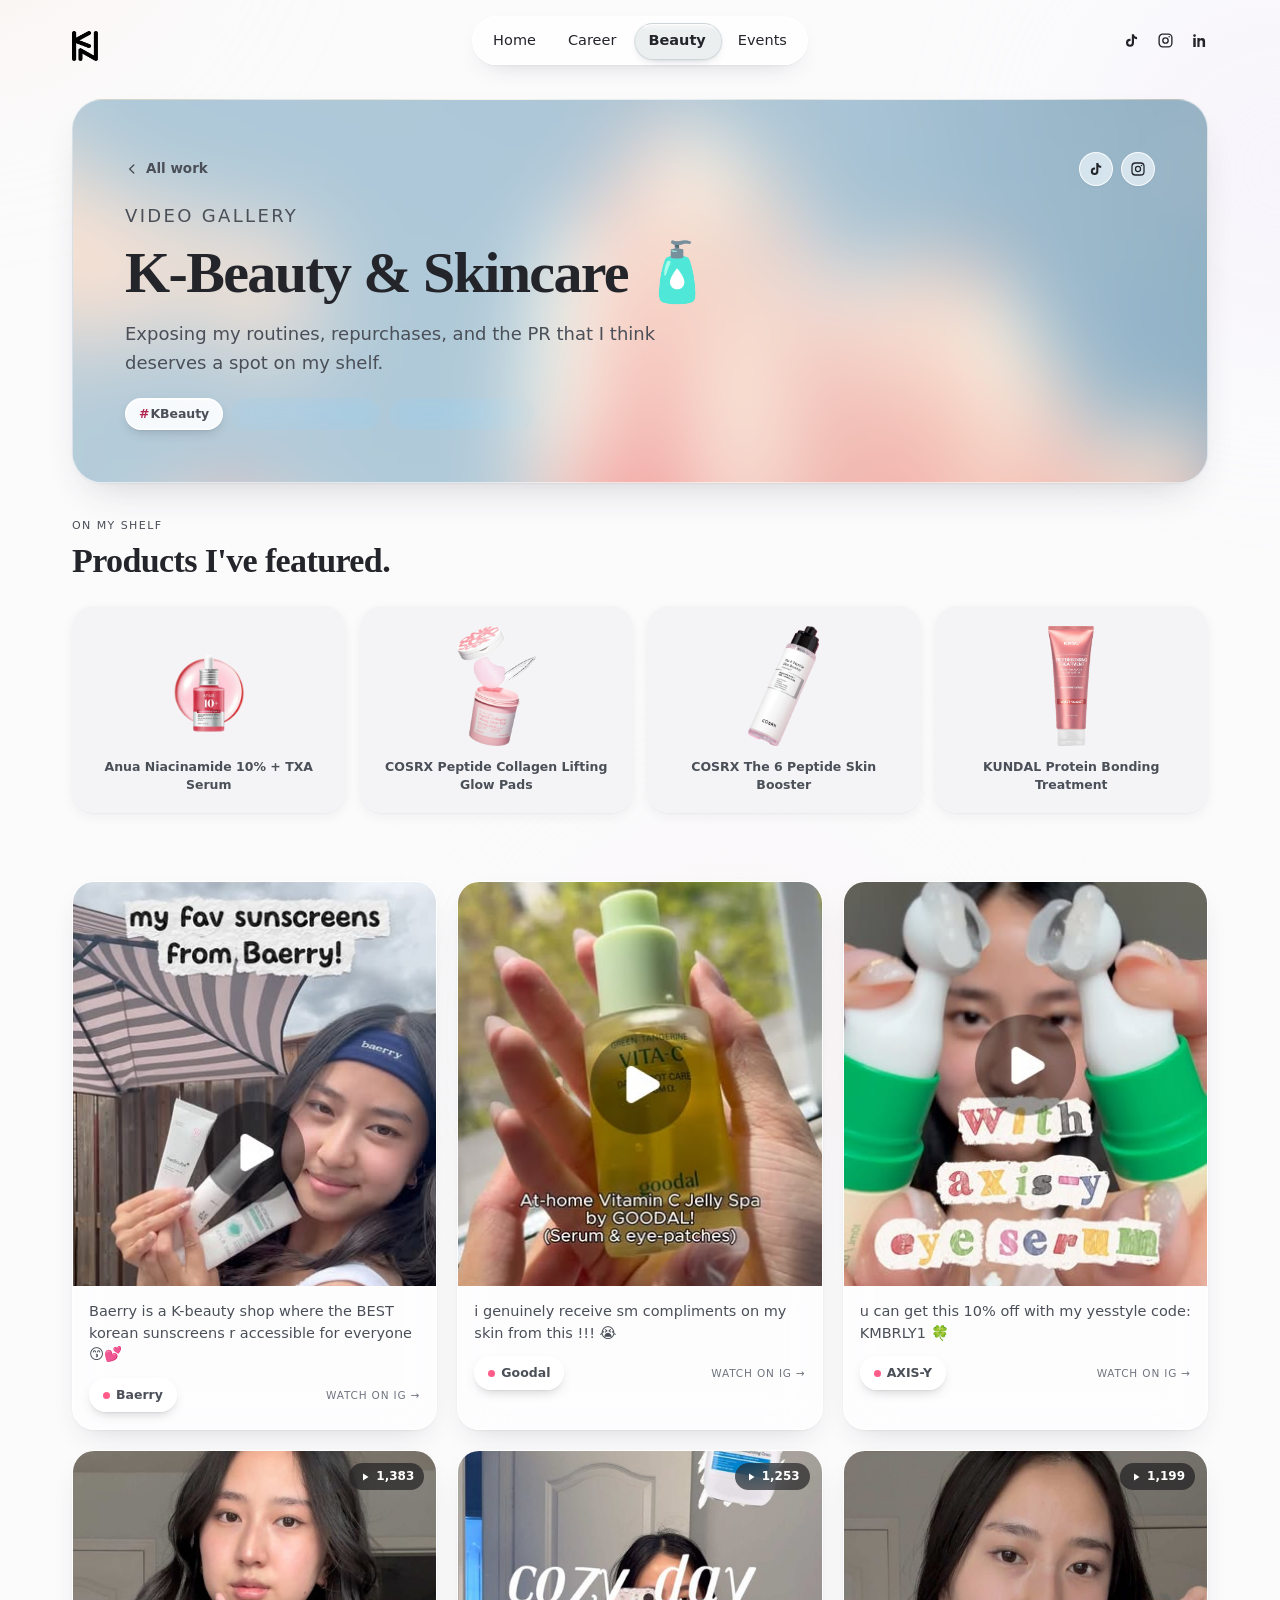
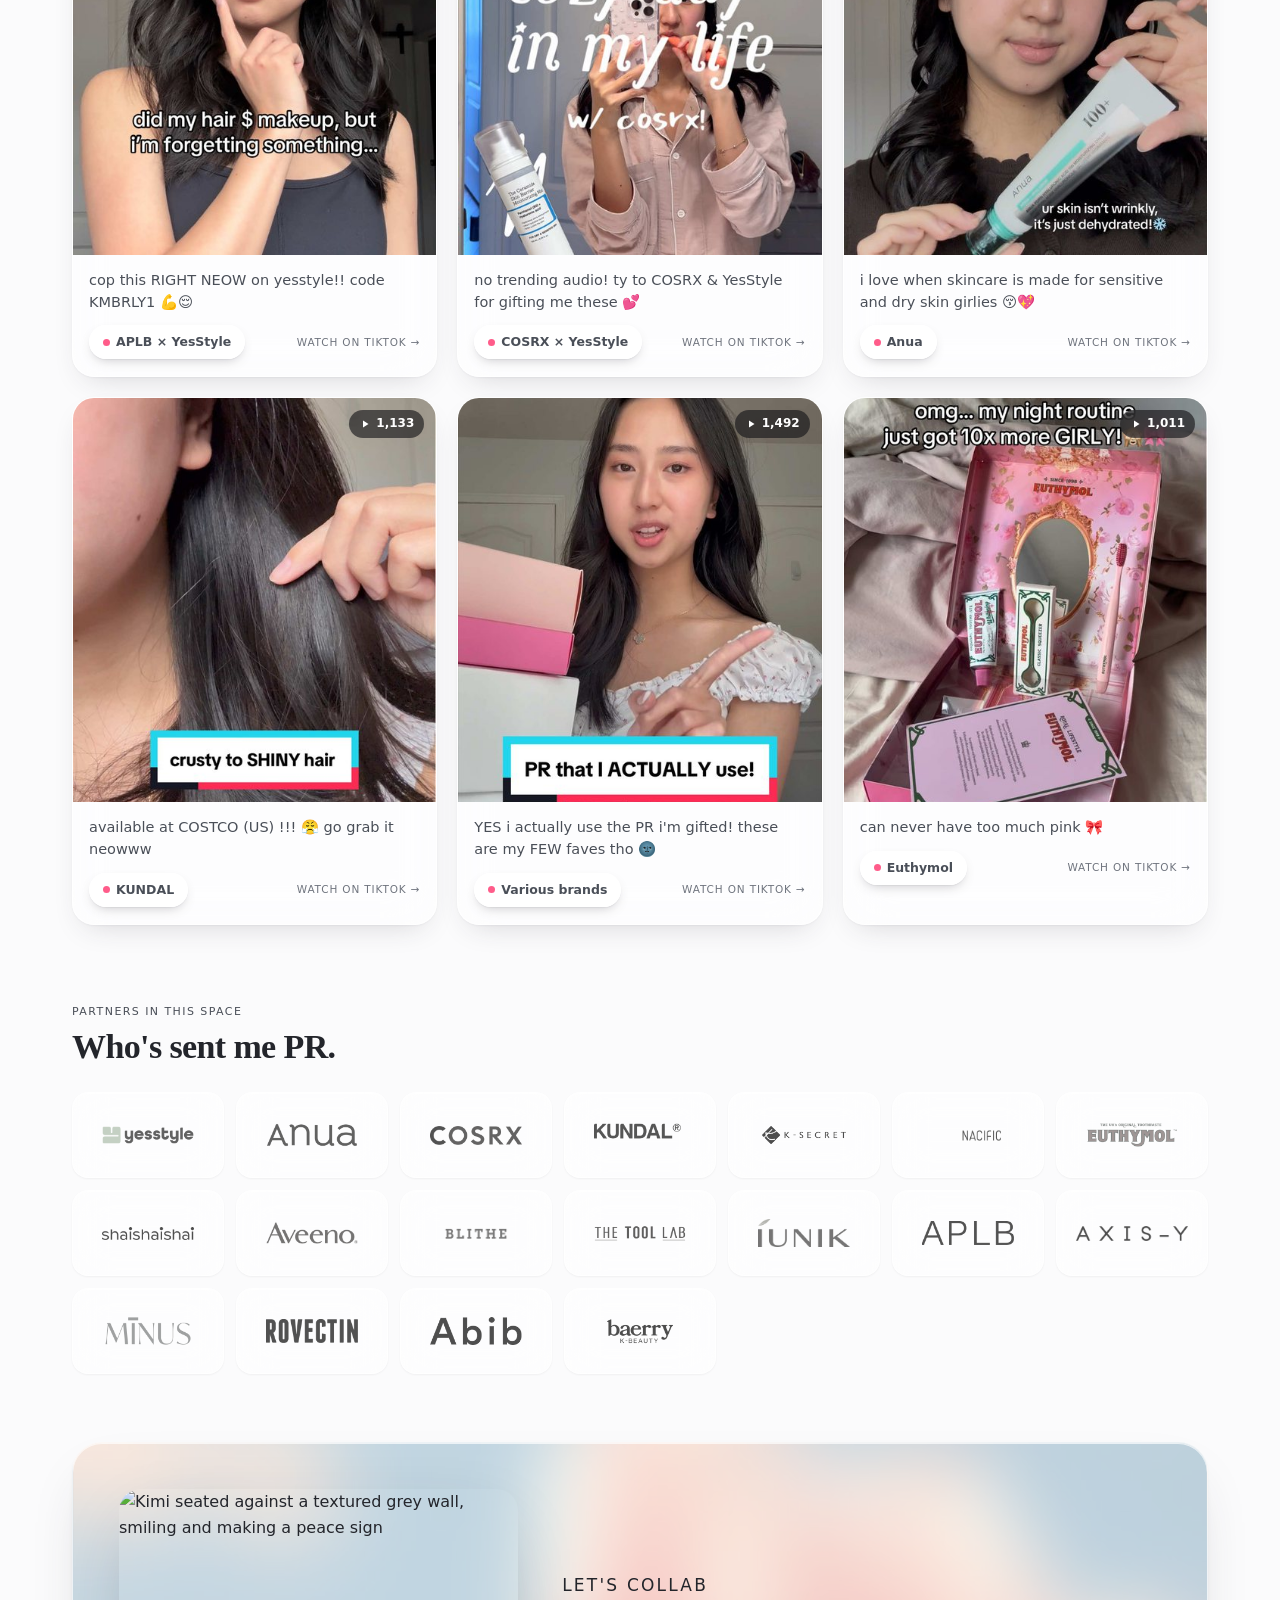
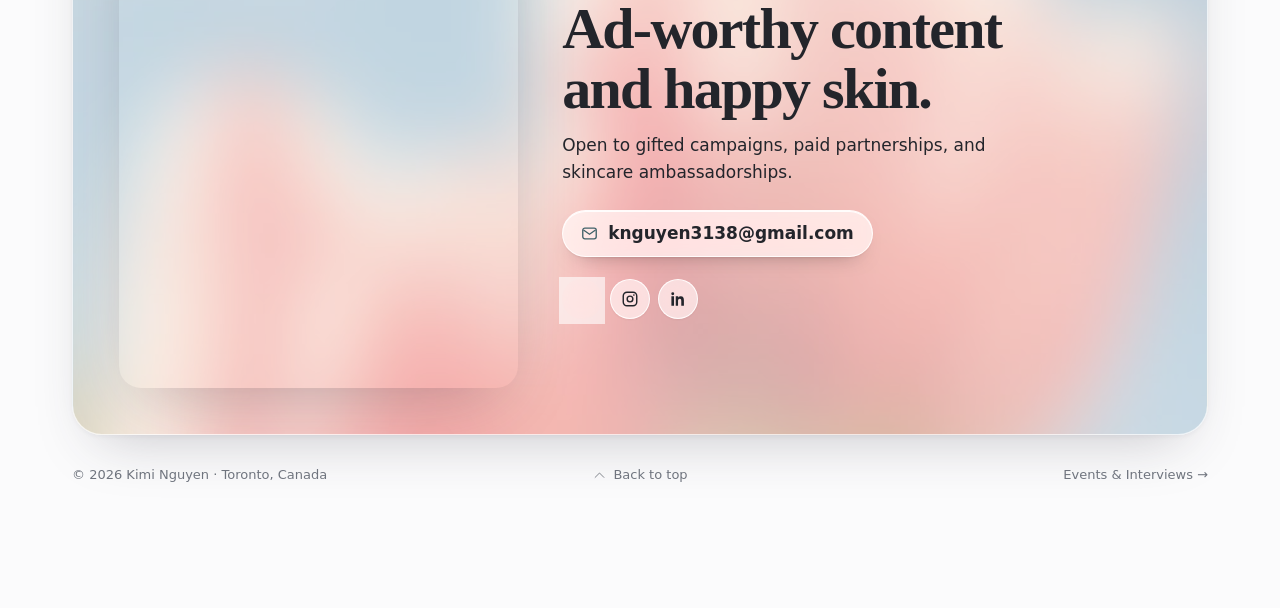
==== commit b06e5428: "Retry the webring embed on a fresh URL, not the cached one Measured in the browser this fails in, bo" ====
--- a/beauty.html
+++ b/beauty.html
@@ -205,8 +205,24 @@
                sight, so hand it an untouched host instead */
             if (el.shadowRoot) el.replaceWith(el.cloneNode(false));
             var s = document.createElement("script");
-            s.src = SRC;
+            /* The query string is the whole point. Measured in the browser
+               this actually fails in: the plain URL loads — resource timing
+               shows it completing in well under a second — and still leaves
+               no shadow root, twice over, because a retry on the same URL
+               just re-reads the same cached copy. The identical file with a
+               unique query renders on the spot. So every retry gets its own
+               URL rather than whatever is already held for this one. */
+            s.src = SRC + "?r=" + tries + "-" + Date.now();
+            /* a load that succeeds can still render nothing, so come back
+               and look rather than trusting onload */
+            s.onerror = schedule;
             document.body.appendChild(s);
+            schedule();
+          }
+
+          function schedule() {
+            if (tries >= 3) return;
+            setTimeout(ensure, 1200 * tries);   /* 1.2s, then 2.4s */
           }
 
           document.addEventListener("prerenderingchange", ensure, { once: true });
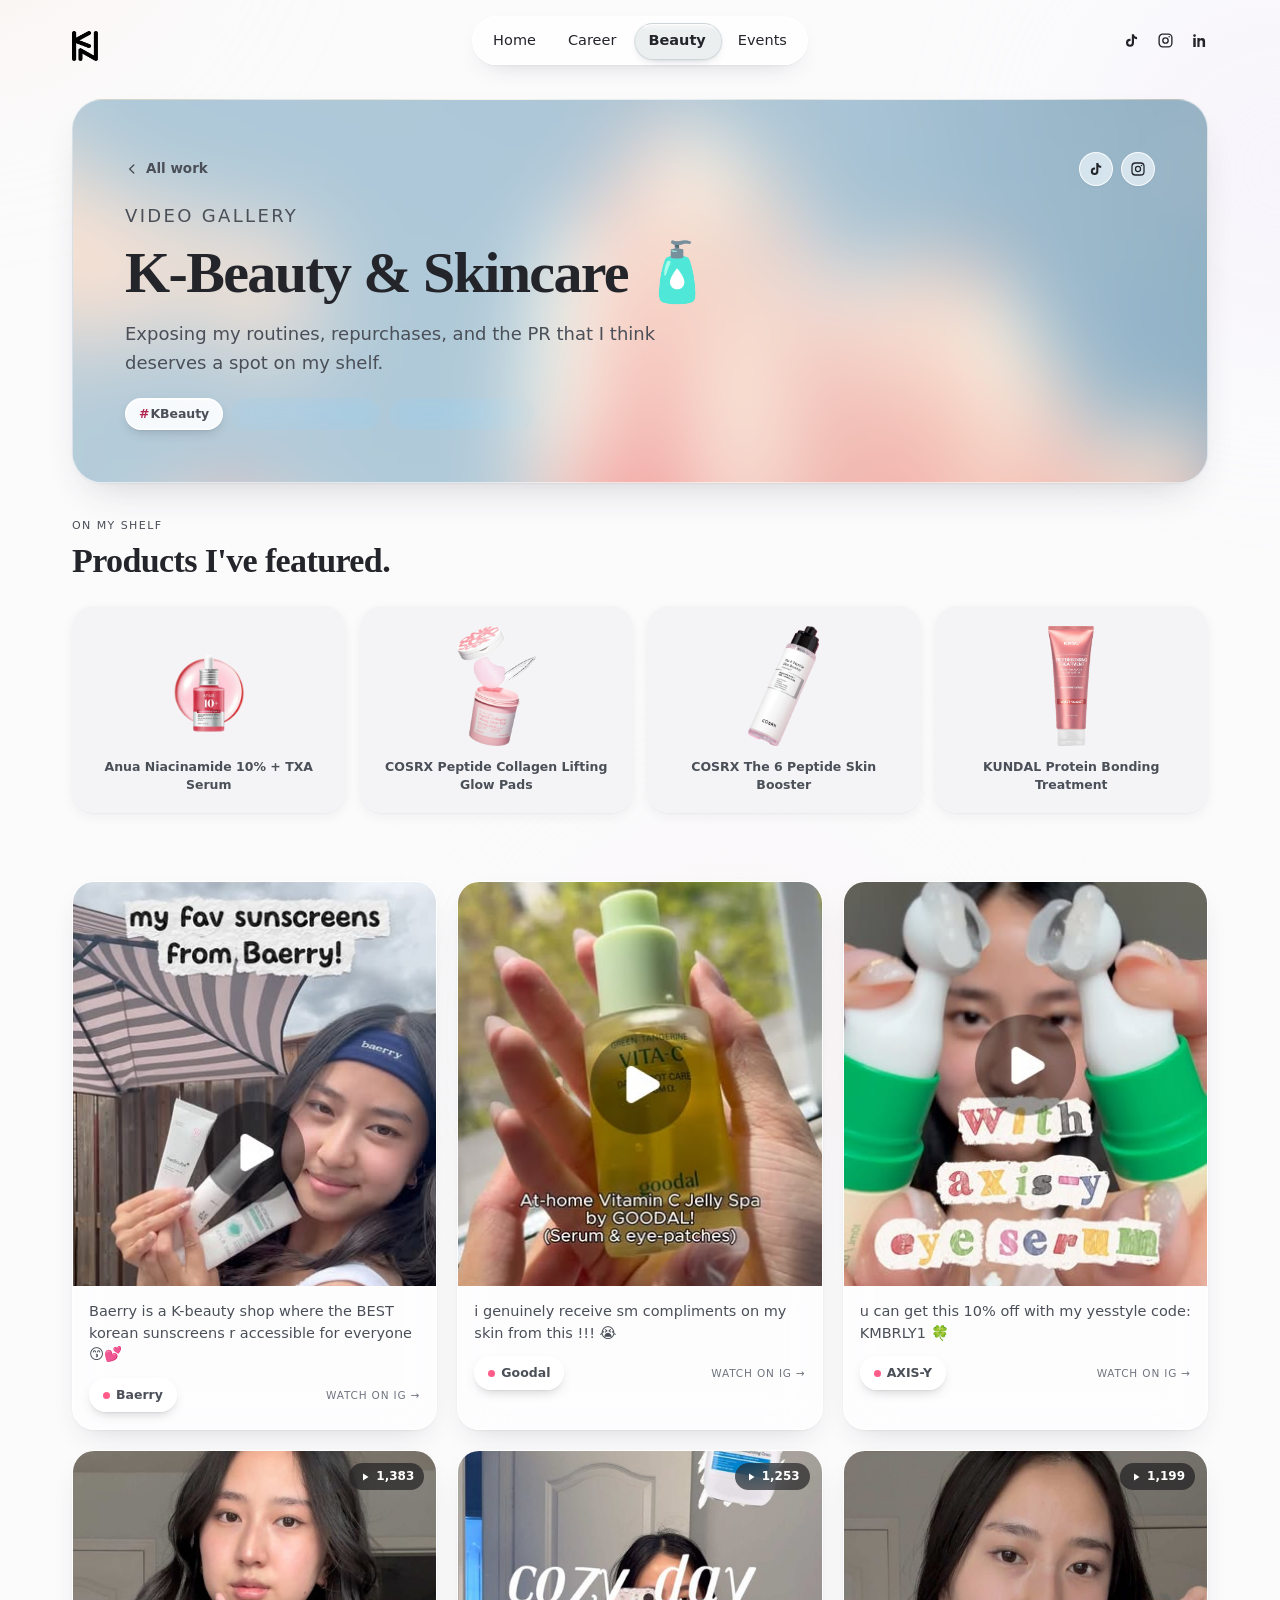
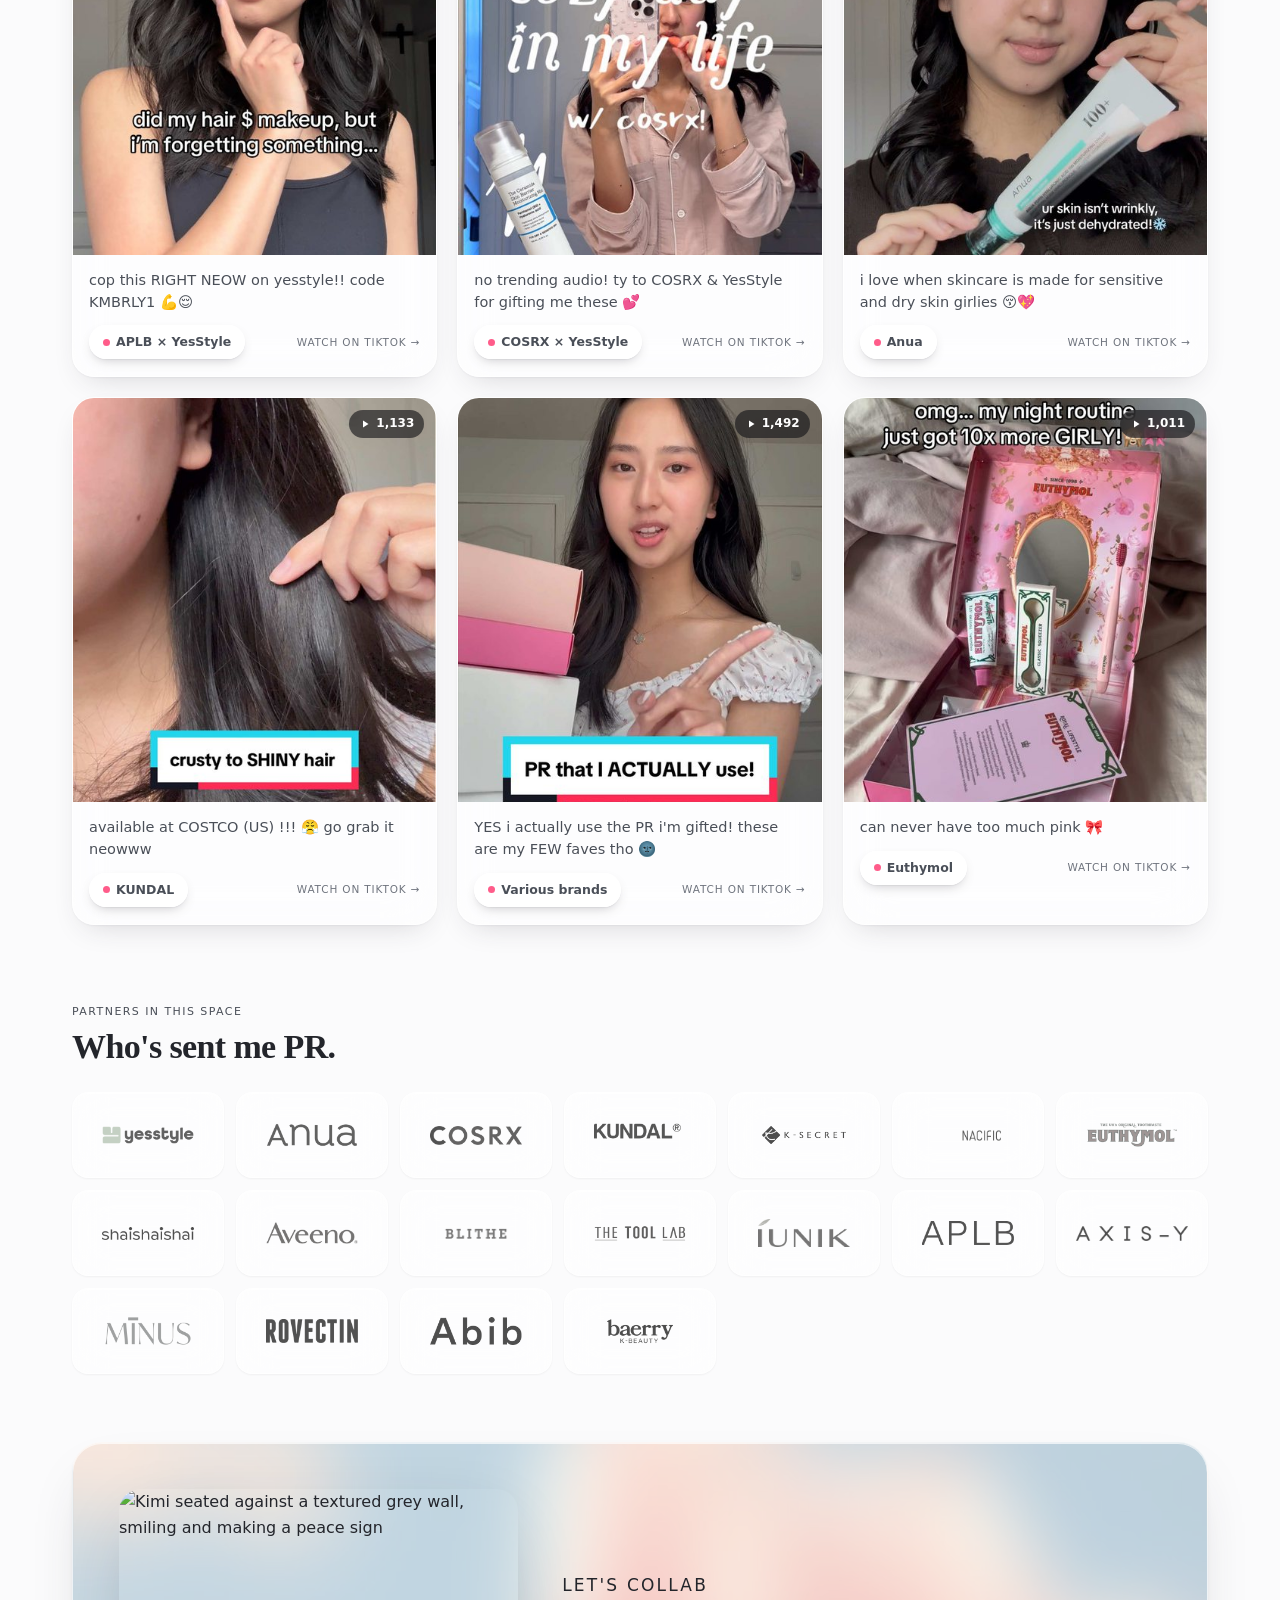
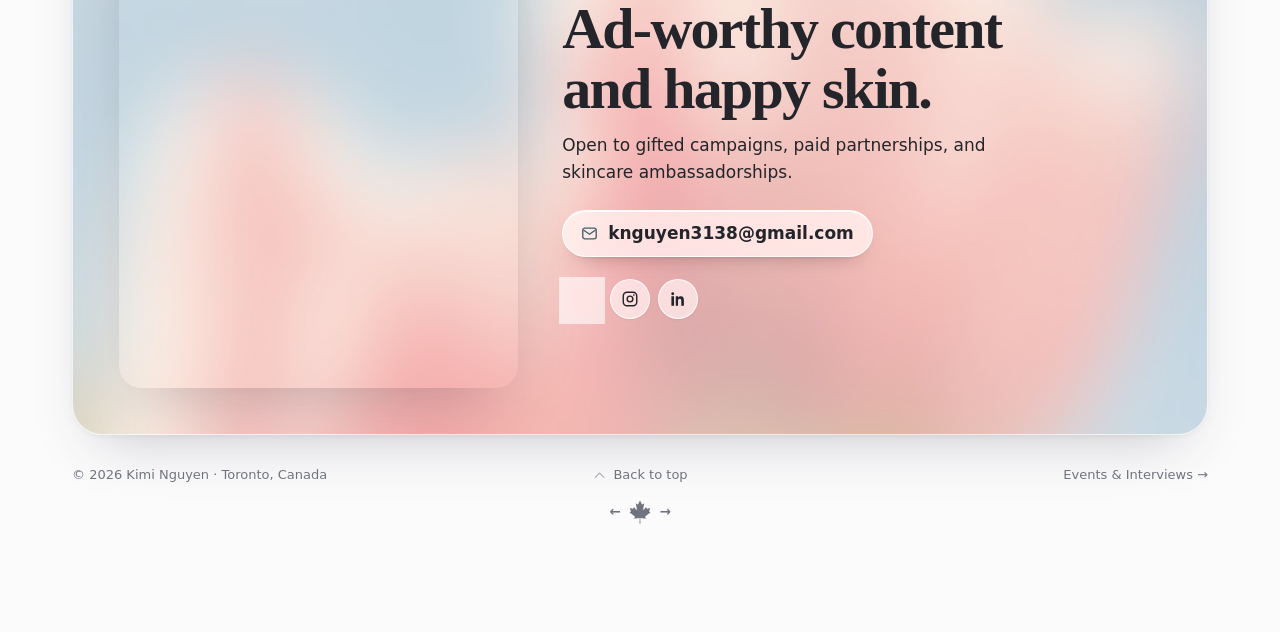
==== commit 4fe6d41f: "Draw the webring badge in HTML instead of loading embed.js Switches to the "Pure HTML" option from t" ====
--- a/beauty.html
+++ b/beauty.html
@@ -154,10 +154,18 @@
       <span><a href="/events">Events &amp; Interviews &rarr;</a></span>
     </footer>
 
-    <!-- webring.ca — the ring's CI fetches this page's raw HTML and looks
-         for the embed.js script plus a data-member matching the slug of
-         members/kimi-nguyen.json in stanleypangg/webring.ca. Change the
-         slug in both places or validation fails.
+    <!-- webring.ca — the "Pure HTML" option from the ring's README, not the
+         embed script. embed.js renders the badge client-side into a shadow
+         root exactly once per page load, and on this site that run kept
+         failing: the request completed every time, the script never
+         rendered, and no amount of retrying around it was reliable.
+
+         These are the same three destinations the embed would have drawn,
+         written as plain links. Nothing to execute, nothing to race, no
+         third party in the render path — it is simply in the HTML. The
+         ring's CI validates this shape too: it looks for a prev and a next
+         link carrying the slug, which must stay matched to the filename
+         members/kimi-nguyen.json in stanleypangg/webring.ca.
 
          Deliberately a SIBLING of .foot, not a child. Inside it, it became
          the footer's last child and got caught by the
@@ -165,73 +173,11 @@
          that centres the middle item on the collection pages — the badge
          stretched and sat on the same line instead of below it. -->
     <div class="webring">
-      <div data-webring="ca" data-member="kimi-nguyen"></div>
-      <script src="https://webring.ca/embed.js" defer></script>
-      <!-- The tag above stays exactly as it is: the ring's CI reads the raw
-           HTML and wants to find it there, so it can't become a dynamic
-           loader. This is a safety net beside it, not a replacement.
-
-           embed.js is a one-shot IIFE — it renders into a shadow root the
-           moment it runs and never tries again. Prerendering and
-           cross-document view transitions both mean a nav click shows a
-           document that was built earlier, so that single run can happen
-           somewhere the badge never ends up visible, which is why it only
-           appeared after a manual refresh.
-
-           So rather than trust any one theory about which step drops it,
-           this checks for the rendered <nav> itself and rebuilds if it
-           isn't there, on every route by which the page becomes visible:
-           prerender activation, bfcache restore, and visibility. A shadow
-           root that exists but is empty is the awkward case — embed.js
-           returns early when it sees one — so the host is swapped for a
-           clean clone first (cloneNode drops the shadow root). Capped at
-           three attempts so a failing network can't loop. -->
-      <script>
-        (function () {
-          var SRC = "https://webring.ca/embed.js";
-          var tries = 0;
-
-          function rendered() {
-            var el = document.querySelector('div[data-webring="ca"]');
-            return !!(el && el.shadowRoot && el.shadowRoot.querySelector("nav"));
-          }
-
-          function ensure() {
-            if (rendered() || tries >= 3) return;
-            var el = document.querySelector('div[data-webring="ca"]');
-            if (!el) return;                  /* nothing to render into */
-            tries++;
-            /* a shadow root with nothing in it would make embed.js bail on
-               sight, so hand it an untouched host instead */
-            if (el.shadowRoot) el.replaceWith(el.cloneNode(false));
-            var s = document.createElement("script");
-            /* The query string is the whole point. Measured in the browser
-               this actually fails in: the plain URL loads — resource timing
-               shows it completing in well under a second — and still leaves
-               no shadow root, twice over, because a retry on the same URL
-               just re-reads the same cached copy. The identical file with a
-               unique query renders on the spot. So every retry gets its own
-               URL rather than whatever is already held for this one. */
-            s.src = SRC + "?r=" + tries + "-" + Date.now();
-            /* a load that succeeds can still render nothing, so come back
-               and look rather than trusting onload */
-            s.onerror = schedule;
-            document.body.appendChild(s);
-            schedule();
-          }
-
-          function schedule() {
-            if (tries >= 3) return;
-            setTimeout(ensure, 1200 * tries);   /* 1.2s, then 2.4s */
-          }
-
-          document.addEventListener("prerenderingchange", ensure, { once: true });
-          addEventListener("pageshow", ensure);
-          document.addEventListener("visibilitychange", function () {
-            if (document.visibilityState === "visible") ensure();
-          });
-        })();
-      </script>
+      <nav aria-label="webring.ca">
+        <a class="wr-arrow" href="https://webring.ca/prev/kimi-nguyen" rel="noopener" aria-label="Previous site in the ring">&larr;</a>
+        <a class="wr-leaf" href="https://webring.ca" rel="noopener" aria-label="webring.ca"><svg viewBox="2840 300 3920 4230" aria-hidden="true"><path d="M4890 4430L4845 3567A95 95 0 0 1 4956 3469L5815 3620 5699 3300A65 65 0 0 1 5719 3227L6660 2465 6448 2366A65 65 0 0 1 6414 2287L6600 1715 6058 1830A65 65 0 0 1 5985 1792L5880 1545 5457 1999A65 65 0 0 1 5346 1942L5550 890 5223 1079A65 65 0 0 1 5132 1052L4800 400 4468 1052A65 65 0 0 1 4377 1079L4050 890 4254 1942A65 65 0 0 1 4143 1999L3720 1545 3615 1792A65 65 0 0 1 3542 1830L3000 1715 3186 2287A65 65 0 0 1 3152 2366L2940 2465 3881 3227A65 65 0 0 1 3901 3300L3785 3620 4644 3469A95 95 0 0 1 4755 3567L4710 4430Z"/></svg></a>
+        <a class="wr-arrow" href="https://webring.ca/next/kimi-nguyen" rel="noopener" aria-label="Next site in the ring">&rarr;</a>
+      </nav>
     </div>
 
   </section>
--- a/styles.css
+++ b/styles.css
@@ -2176,12 +2176,23 @@
   justify-content: center;
   padding-bottom: 40px;
   color: var(--muted);
-  font-size: 13px;
-  --webring-size: 15px;
-  --webring-color: currentColor;
-  --webring-accent: var(--hover);
-}
-.webring a { text-decoration: none; }
+  /* 15px because that's what --webring-size handed the embed's shadow DOM;
+     the badge is plain markup now, so the size lives here instead and the
+     three --webring-* custom properties are gone with the script. */
+  font-size: 15px;
+}
+.webring nav { display: flex; align-items: center; gap: 0.5em; }
+.webring a {
+  color: inherit;
+  text-decoration: none;
+  transition: color 0.2s var(--ease);
+}
+.webring a:hover { color: var(--hover); }
+/* em-based, so the whole badge scales from .webring's font-size alone —
+   these are the proportions embed.js used inside its shadow root */
+.webring .wr-arrow { font-size: 0.9em; font-weight: 700; line-height: 1; }
+.webring .wr-leaf { display: inline-flex; align-items: center; }
+.webring .wr-leaf svg { width: 1.6em; height: 1.6em; fill: currentColor; display: block; }
 
 /* =============================================================
    Scroll reveal
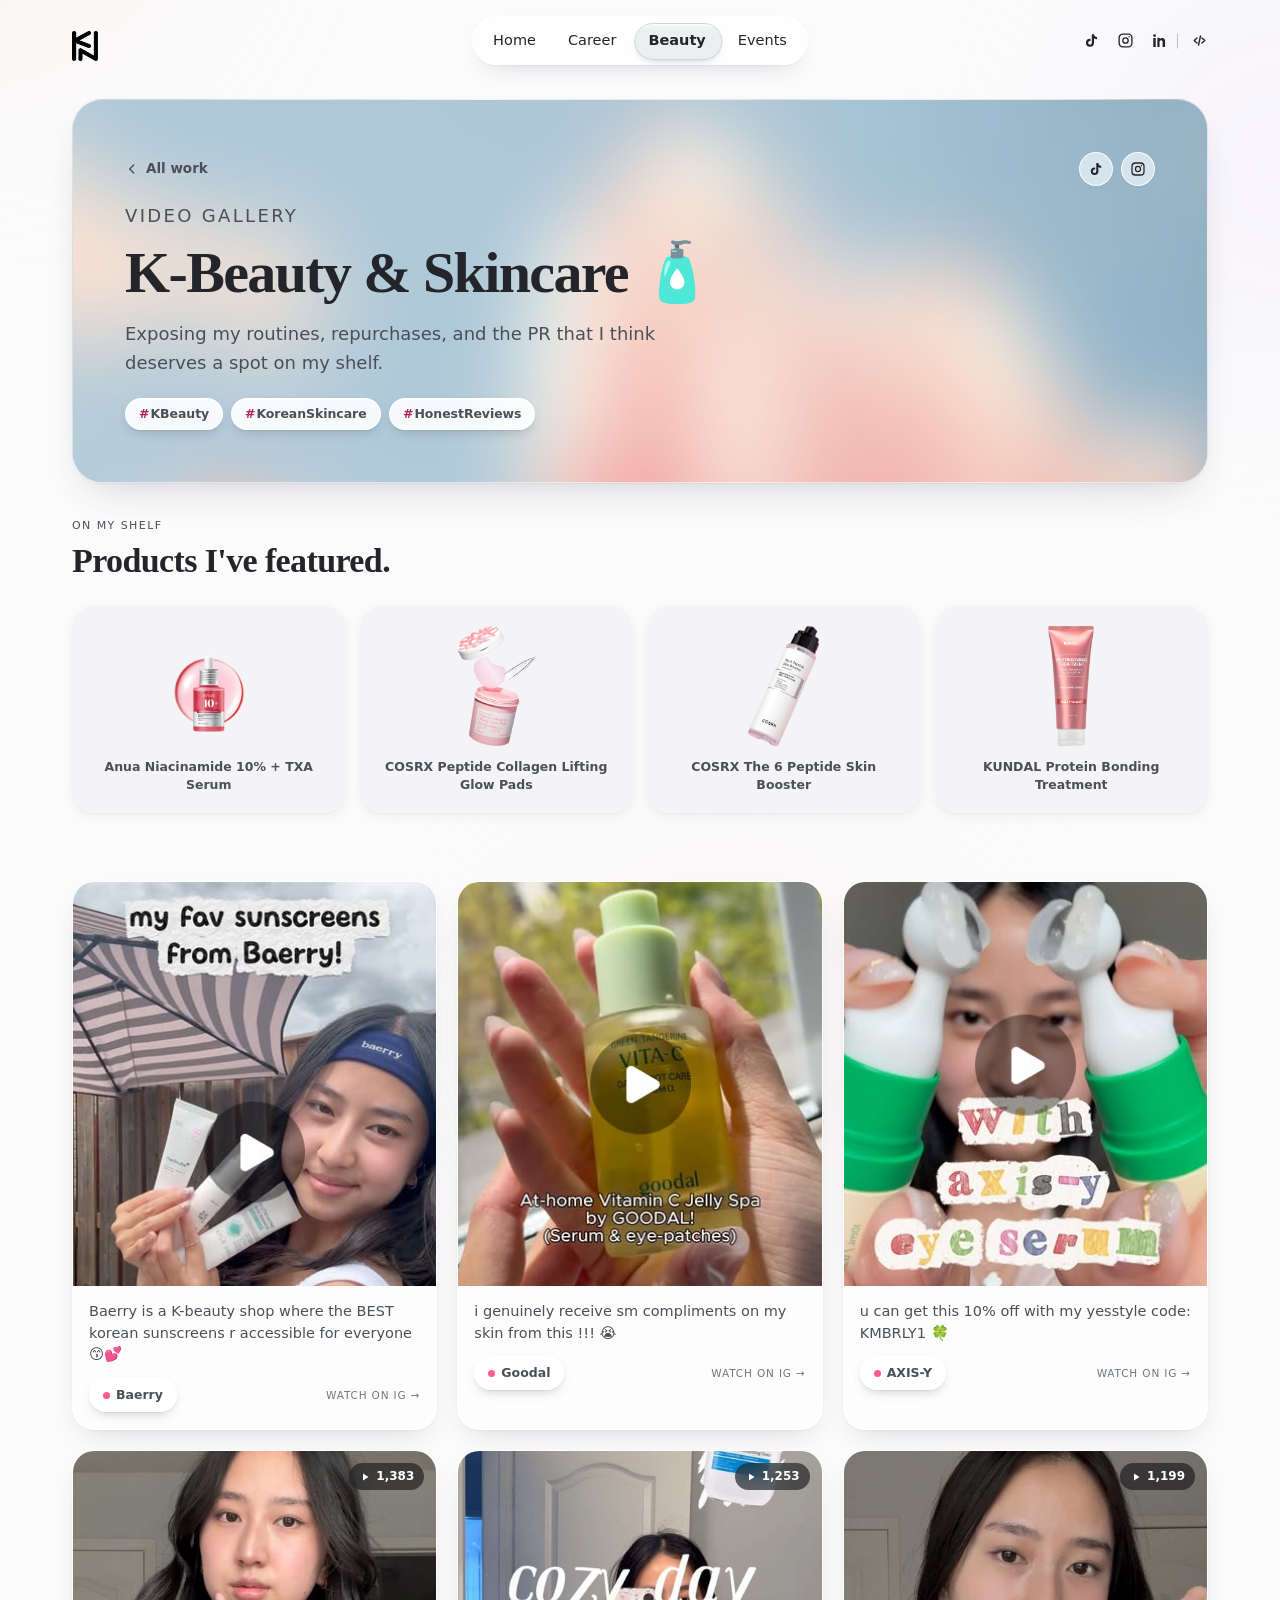
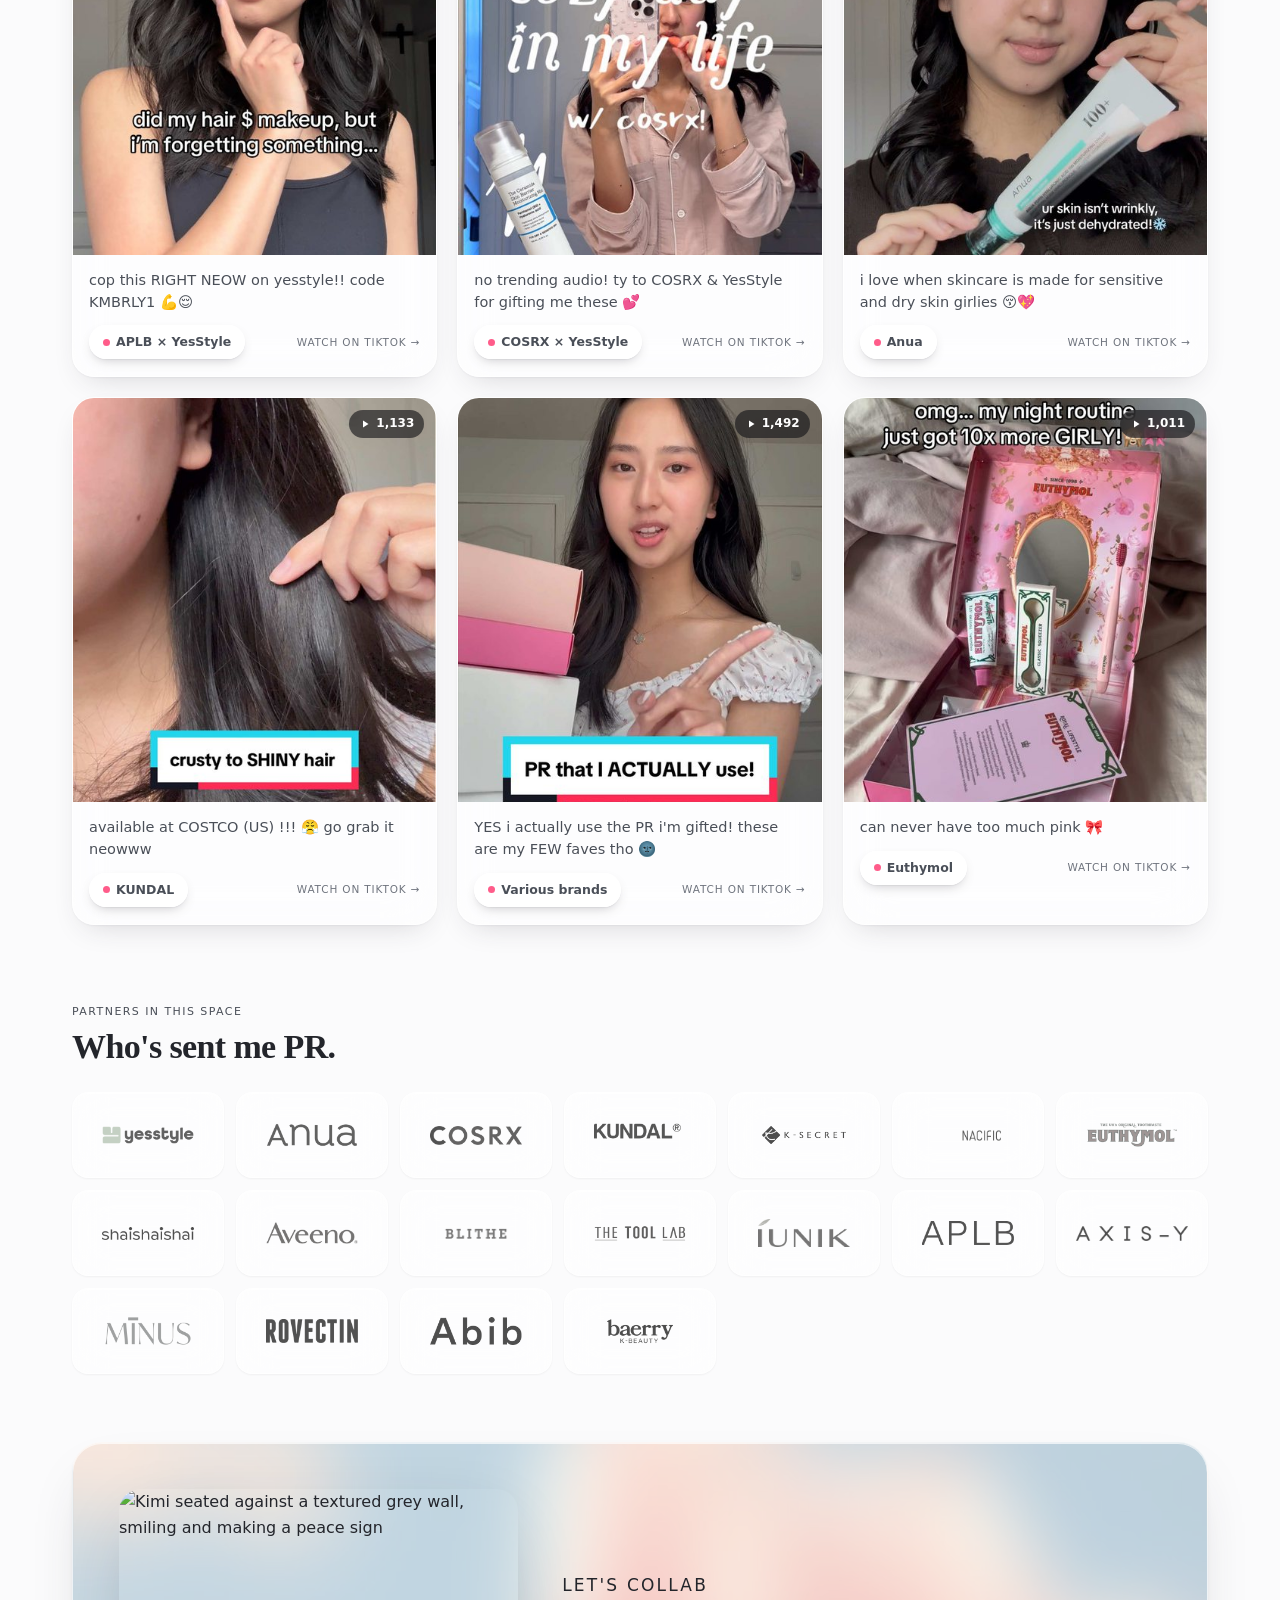
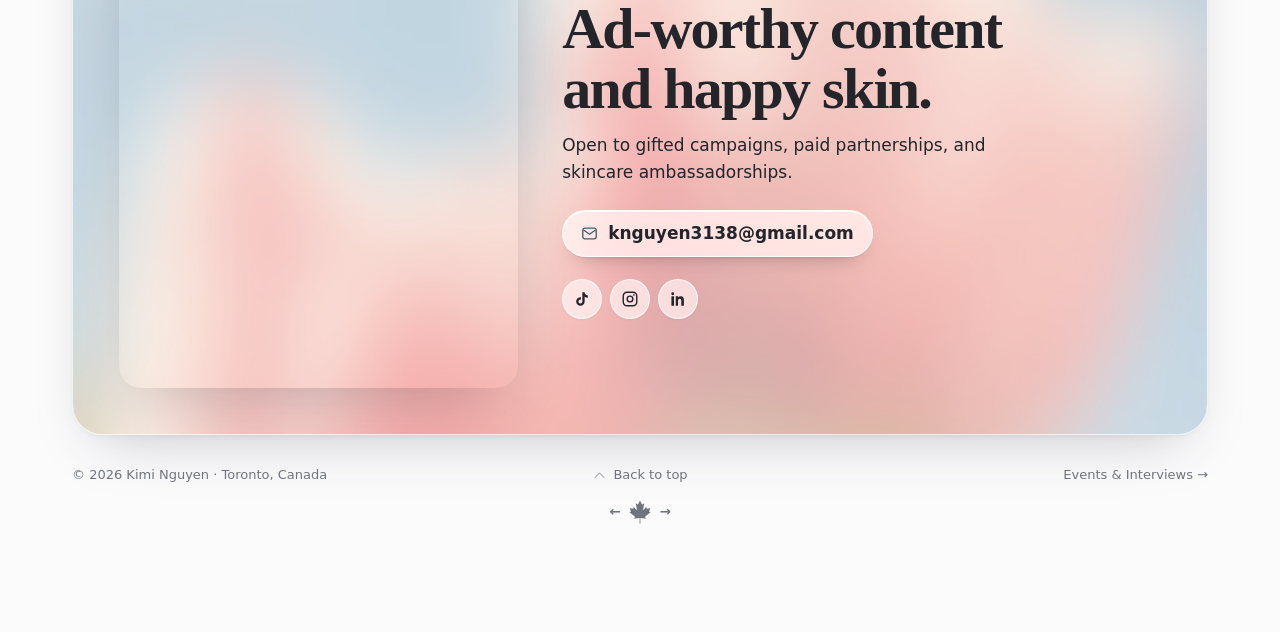
==== commit e0421a97: "Add the colophon page, and point Akatos at its own domain /built is a new page: what each tool was u" ====
--- a/beauty.html
+++ b/beauty.html
@@ -68,6 +68,7 @@
         <a href="https://www.tiktok.com/@kiminguyenn" target="_blank" rel="noopener" aria-label="TikTok"><svg viewBox="0 0 24 24" fill="currentColor" aria-hidden="true"><path d="M16.6 5.82A4.28 4.28 0 0 1 15.54 3h-3.09v12.4a2.59 2.59 0 0 1-2.59 2.5 2.59 2.59 0 1 1 .77-5.06V9.7a5.7 5.7 0 0 0-.77-.05A5.66 5.66 0 1 0 15.54 15.3V8.9a7.35 7.35 0 0 0 4.3 1.38V7.19a4.29 4.29 0 0 1-3.24-1.37Z"/></svg></a>
         <a href="https://www.instagram.com/kiminguyennn/" target="_blank" rel="noopener" aria-label="Instagram"><svg viewBox="0 0 24 24" fill="currentColor" aria-hidden="true"><rect x="3" y="3" width="18" height="18" rx="5" fill="none" stroke="currentColor" stroke-width="1.9"/><circle cx="12" cy="12" r="3.8" fill="none" stroke="currentColor" stroke-width="1.9"/><circle cx="17.2" cy="6.8" r="1.1"/></svg></a>
         <a href="https://www.linkedin.com/in/kiminguyen/" target="_blank" rel="noopener" aria-label="LinkedIn"><svg viewBox="0 0 24 24" fill="currentColor" aria-hidden="true"><path d="M6.94 5a1.94 1.94 0 1 1-3.88 0 1.94 1.94 0 0 1 3.88 0ZM3.2 8.4h3.5V21H3.2V8.4Zm5.8 0h3.35v1.72h.05a3.67 3.67 0 0 1 3.3-1.81c3.53 0 4.18 2.32 4.18 5.35V21h-3.5v-6.03c0-1.44-.03-3.29-2-3.29-2.01 0-2.32 1.57-2.32 3.19V21H9V8.4Z"/></svg></a>
+        <a class="nav-code" href="/built" aria-label="How this site was built"><svg viewBox="0 0 24 24" fill="none" stroke="currentColor" stroke-width="2" stroke-linecap="round" stroke-linejoin="round" aria-hidden="true"><path d="m8.5 8.5-4 3.5 4 3.5"/><path d="m15.5 8.5 4 3.5-4 3.5"/><path d="M13.4 5.5 10.6 18.5"/></svg></a>
       </div>
     </div>
   </div>
--- a/styles.css
+++ b/styles.css
@@ -153,7 +153,15 @@
       url("assets/cursor/bubble.png") 1x,
       url("assets/cursor/bubble@2x.png") 2x) 12 12, auto;
   }
-  a, button, summary, [role="button"], label {
+  /* The bubbles are a <span> and a <figure>, so they matched none of the
+     element selectors here and fell back to the plain OS hand from their
+     own `cursor: pointer` further down — clickable, but not looking like
+     anything else clickable on the page.
+
+     They're prefixed with `body` on purpose: those later rules are single
+     classes at (0,1,0) and would otherwise win this on source order. */
+  a, button, summary, [role="button"], label,
+  body .bubble--sm, body .bubble--portrait {
     cursor: url("assets/cursor/bubble-link.png") 15 15, pointer;
     cursor: -webkit-image-set(
       url("assets/cursor/bubble-link.png") 1x,
@@ -660,6 +668,26 @@
 }
 .nav-socials svg { width: 17px; height: 17px; }
 .nav-socials a:hover { background: rgba(255, 255, 255, 0.16); }
+
+/* The colophon link rides in the same row but isn't a social account —
+   it's the one icon here that goes to a page on this site. A hairline
+   ahead of it says so without costing a label or another row. */
+.nav-code { margin-left: 6px; position: relative; }
+.nav-code::before {
+  content: "";
+  position: absolute;
+  left: -7px;
+  top: 50%;
+  transform: translateY(-50%);
+  width: 1px;
+  height: 15px;
+  background: currentColor;
+  opacity: 0.28;
+}
+/* Its page has no slot in .nav-links, so the sliding pill can never rest
+   on it — the icon has to carry "you are here" by itself. */
+.nav-code[aria-current="page"] { background: rgba(255, 255, 255, 0.2); }
+.nav-shell.is-scrolled .nav-code[aria-current="page"] { background: rgba(35, 37, 43, 0.09); }
 
 
 /* ---- scrolled past the lander: the photo is gone, so flip to ink ----
@@ -849,6 +877,39 @@
   100% { transform: translate(0, 0) scale(1); }
 }
 
+/* --- the empties are poppable ---------------------------------------
+   .lander-orbit turns pointer events off for the whole orbit so the
+   bubbles never eat a click meant for the hero; these take them back
+   for themselves only. */
+.bubble--sm {
+  pointer-events: auto;
+  cursor: pointer;
+  transition: opacity 0.9s var(--ease);   /* the fade back in */
+}
+
+/* Two classes plus .js, because `.js .bubble--sm` and the per-bubble
+   `.js .s1` overrides above both match at (0,2,0) — a tie this rule
+   would lose on source order if it weren't more specific.
+
+   --pop-tx/--pop-ty come from main.js and carry whatever drift offset
+   the rAF loop had reached, so the burst begins where the bubble
+   actually is instead of snapping back to its untransformed origin. */
+.js .bubble--sm.is-popping {
+  animation: bubble-burst 0.42s cubic-bezier(0.3, 0, 0.2, 1) forwards;
+}
+@keyframes bubble-burst {
+  0%   { transform: translate(var(--pop-tx, 0), var(--pop-ty, 0)) scale(1);    opacity: 1; }
+  55%  { transform: translate(var(--pop-tx, 0), var(--pop-ty, 0)) scale(1.3);  opacity: 0.8; }
+  100% { transform: translate(var(--pop-tx, 0), var(--pop-ty, 0)) scale(1.55); opacity: 0; }
+}
+.bubble--sm.is-gone { opacity: 0; pointer-events: none; }
+
+@media (prefers-reduced-motion: reduce) {
+  /* initBubbles bails before wiring any of this up, so don't offer a
+     cursor that promises something that won't happen */
+  .bubble--sm { pointer-events: none; cursor: default; transition: none; }
+}
+
 .lander-inner {
   position: relative;
   z-index: 2;
@@ -858,7 +919,15 @@
   align-items: flex-start;
   gap: 26px;
   padding-bottom: clamp(48px, 8vw, 96px);
-}
+  /* This is a full-width box at z-index 2, so it lies over the right-hand
+     side of the orbit even though nothing is drawn there — and it was
+     swallowing the clicks meant for the bubbles underneath (three of the
+     seven were unhittable). It doesn't need to catch anything itself; the
+     headline and the buttons take their own hits back below, which leaves
+     the empty space either side transparent to the bubbles. */
+  pointer-events: none;
+}
+.lander-inner > * { pointer-events: auto; }
 
 /* smaller than before, and the second clause takes its own line */
 .lander h1 {
@@ -1939,6 +2008,255 @@
    dimension and 44px is what it was already drawing at. */
 #event-orgs .logo img[alt="Hack the 6ix"] { max-height: 44px; }
 .logo:hover img { filter: none; }
+
+/* =============================================================
+   Colophon — /built
+   ============================================================= */
+
+/* No card, no artwork, no eyebrow — this page is deliberately just type
+   on the page background. .page-head can't do that job: it's a glass
+   card with a border and a shadow, and stripping those off it would
+   change every other page's banner too. */
+.plain-head { padding: clamp(52px, 7vw, 84px) 0 clamp(20px, 2.4vw, 30px); }
+.plain-head h1 {
+  font-size: clamp(32px, 4.6vw, 46px);
+  letter-spacing: -0.026em;
+  margin: 0;
+}
+/* A sibling of .plain-head, not a child: the header is deliberately just
+   the title, and this is body copy that happens to sit under it. */
+.plain-intro {
+  margin: 0;
+  max-width: 62ch;
+  font-size: 17px;
+  font-weight: 300;
+  line-height: 1.65;
+  color: var(--ink-soft);
+}
+.plain-intro + .plain-intro { margin-top: 14px; }
+
+/* ---- the cat, top right of /built ------------------------------------
+   Anchored to the page column rather than the viewport so it tracks the
+   copy instead of drifting toward the edge on a wide monitor.
+   .built-page is the positioning context; it's on <main> only here. */
+.built-page { position: relative; }
+.built-art {
+  position: absolute;
+  top: 6px;
+  /* Pulled in from the column's right edge. Scales with the viewport so
+     the inset shrinks as the page narrows and the copy claims the space
+     — a fixed value would walk the cat into the paragraph. Never
+     negative: that pushes the box outside <main> and adds a horizontal
+     scrollbar at exactly --wrap. */
+  right: clamp(0px, 4.5vw, 72px);
+  width: clamp(230px, 26vw, 320px);
+  aspect-ratio: 736 / 981;
+  z-index: 0;
+  pointer-events: none;
+  /* Clips the overscan below. Without it the ::before sticks 24px past
+     the column and adds a horizontal scrollbar at exactly --wrap, where
+     <main> is already flush with the viewport. The mask fades out well
+     inside this box, so the clip never cuts anything visible. */
+  overflow: hidden;
+}
+/* The blur lives on a child with the box overscanned — the same reason
+   .art-head does it this way. blur() samples past the element's own
+   edges, so blurring a background that stops at the rim pulls in
+   transparency and draws a pale halo around the artwork. The inset
+   overscan gives it real pixels to sample, and the mask then decides
+   where the image actually ends. */
+.built-art::before {
+  content: "";
+  position: absolute;
+  inset: -24px;
+  background: url("assets/photos/art-cat.jpg") center / cover no-repeat;
+  filter: blur(5px) saturate(0.9);
+  opacity: 0.46;
+  /* Radii are sized so the fade completes inside the parent's clip: the
+     last stop is transparent at 88% of the radius, which lands ~40px
+     short of every edge of the box above. Getting this wrong is what
+     drew a hard rectangle on the first attempt — a radius big enough to
+     look right still had the far edges inside the gradient. */
+  -webkit-mask-image:
+    radial-gradient(42% 36% at 54% 40%, #000 0%, rgba(0, 0, 0, 0.62) 44%, transparent 88%);
+  mask-image:
+    radial-gradient(42% 36% at 54% 40%, #000 0%, rgba(0, 0, 0, 0.62) 44%, transparent 88%);
+}
+/* Over the artwork. Without this the copy shares its stacking level and
+   the corner of the cat can land on top of the first line. */
+.plain-head,
+.plain-intro,
+.build-stats { position: relative; z-index: 1; }
+
+/* Under ~900px the copy has grown to the full column width and there's
+   no empty corner left to put it in. */
+@media (max-width: 900px) {
+  .built-art { display: none; }
+}
+
+/* Three counts under the intro. auto-fit rather than three fixed columns
+   so they fold to one per row on a narrow screen without a second query,
+   and the tiles keep the page's flat treatment — no shadow, no border —
+   because this page's whole idea is bordered rows and plain type. */
+.build-stats {
+  list-style: none;
+  margin: 26px 0 0;
+  padding: 0;
+  display: grid;
+  /* Fixed at three rather than auto-fit: with exactly three items, any
+     two-column fallback orphans the last one on its own half-row. They
+     stay a row and get smaller instead — see the query below. */
+  grid-template-columns: repeat(3, minmax(0, 1fr));
+  gap: 10px;
+  /* 62ch to match .plain-intro — but ch is relative to the element's own
+     font, so the size and weight have to match too or the two boxes end
+     at different places. The tiles set their own type, so this only
+     feeds the measure. */
+  font-size: 17px;
+  font-weight: 300;
+  max-width: 62ch;
+}
+.build-stat {
+  border-radius: var(--r-lg);
+  padding: 18px 20px;
+  display: flex;
+  flex-direction: column;
+  gap: 3px;
+}
+.build-stat-n {
+  font-family: var(--font-display);
+  font-size: clamp(26px, 3.4vw, 32px);
+  line-height: 1;
+  letter-spacing: -0.02em;
+  color: var(--ink);
+}
+.build-stat-l {
+  font-size: 12.5px;
+  font-weight: 400;
+  color: var(--ink-soft);
+}
+/* Narrow: hold the row of three and let the tiles tighten. The longest
+   label wraps to two lines here, so the tiles are stretched to match
+   rather than sitting at ragged heights. */
+@media (max-width: 540px) {
+  .build-stats { gap: 8px; }
+  .build-stat { padding: 14px 13px; }
+  .build-stat-l { font-size: 11.5px; line-height: 1.3; }
+}
+
+/* Tool rows: mark, name, what it did. Three columns on a wide screen so
+   the names stack into a readable spine and the eye can run down the
+   uses on the right. The name column is sized to the longest name
+   ("Claude Code") rather than a fraction, so it doesn't drift as the
+   list grows. */
+.tool-list { list-style: none; margin: 0; padding: 0; }
+.tool {
+  display: grid;
+  grid-template-columns: 34px minmax(0, 122px) 1fr;
+  align-items: center;
+  gap: 0 16px;
+  padding: 14px 0;
+  border-top: 1px solid var(--line);
+}
+.tool:last-child { border-bottom: 1px solid var(--line); }
+.tool-mark { display: grid; place-items: center; width: 26px; height: 26px; }
+/* Pixel caps, not percentages — the same trap as .logo img. Against this
+   grid cell `max-height: 100%` resolves to nothing, so a portrait mark
+   (Figma is 2:3) took the width cap and let its height run to 50px,
+   spilling out of the row. */
+.tool-mark img {
+  max-width: 26px;
+  max-height: 26px;
+  width: auto;
+  height: auto;
+  object-fit: contain;
+  /* the brand wall's treatment, so tool marks and partner logos read as
+     the same species of thing — lifted on hover, below */
+  filter: saturate(0.08) opacity(0.7);
+  transition: filter 0.28s var(--ease);
+}
+/* Hovering anywhere on the row brings that logo back to full colour. The
+   whole row is the target, not the 26px mark: the mark is a small thing
+   to hit, and the row is already the unit you read. */
+.tool:hover .tool-mark img,
+.tool:focus-within .tool-mark img { filter: none; }
+/* Opted out of the muting and shown in full colour at rest. The hover
+   rule above still matches it, it just has nothing left to change. */
+.tool-mark--colour img { filter: none; }
+.tool-mark.is-missing img { display: none; }
+.tool-name {
+  font-size: 15.5px;
+  font-weight: 600;
+  color: var(--ink);
+  text-decoration: none;
+}
+.tool-name:hover { color: var(--hover); }
+.tool-use {
+  font-size: 15.5px;
+  font-weight: 300;
+  line-height: 1.55;
+  color: var(--ink-soft);
+}
+/* Two columns: the mark keeps its gutter and the use drops under the
+   name, so the marks still line up down the left edge. */
+@media (max-width: 620px) {
+  .tool { grid-template-columns: 34px 1fr; align-items: start; row-gap: 3px; }
+  .tool-mark { grid-row: span 2; padding-top: 2px; }
+}
+.colophon p {
+  margin: 0 0 14px;
+  max-width: 66ch;   /* body copy, so a tighter measure than .section-head */
+  color: var(--ink-soft);
+  font-weight: 300;
+  font-size: 17px;
+  line-height: 1.65;
+}
+.colophon p:last-child { margin-bottom: 0; }
+.colophon strong { color: var(--ink); font-weight: 600; }
+/* Filenames read as objects, not prose. Sized down because monospace at
+   the same px runs visually larger than the surrounding text. */
+.colophon code,
+.build-facts code {
+  font-size: 0.88em;
+  background: rgba(35, 37, 43, 0.05);
+  padding: 2px 6px;
+  border-radius: 5px;
+  color: var(--ink);
+}
+
+/* Term/description pairs. A <dl> rather than a table: there are two
+   columns of meaning, not of data, and the pairs have to be able to
+   stack on a phone without a table's row scaffolding fighting it. */
+.build-facts {
+  display: grid;
+  grid-template-columns: minmax(120px, 172px) 1fr;
+  gap: 2px 24px;
+  margin: 26px 0 0;
+}
+.build-facts dt {
+  font-size: 13px;
+  font-weight: 600;
+  letter-spacing: 0.01em;
+  color: var(--ink);
+  padding: 12px 0;
+  border-top: 1px solid var(--line);
+}
+.build-facts dd {
+  margin: 0;
+  padding: 12px 0;
+  font-size: 15.5px;
+  font-weight: 300;
+  line-height: 1.6;
+  color: var(--ink-soft);
+  border-top: 1px solid var(--line);
+}
+/* One column: the rule above a dt would double up with the one above its
+   own dd, so only the dt keeps it and it spans the pair. */
+@media (max-width: 620px) {
+  .build-facts { grid-template-columns: 1fr; gap: 0; }
+  .build-facts dt { padding-bottom: 2px; }
+  .build-facts dd { padding-top: 0; border-top: 0; }
+}
 
 /* =============================================================
    Collab band
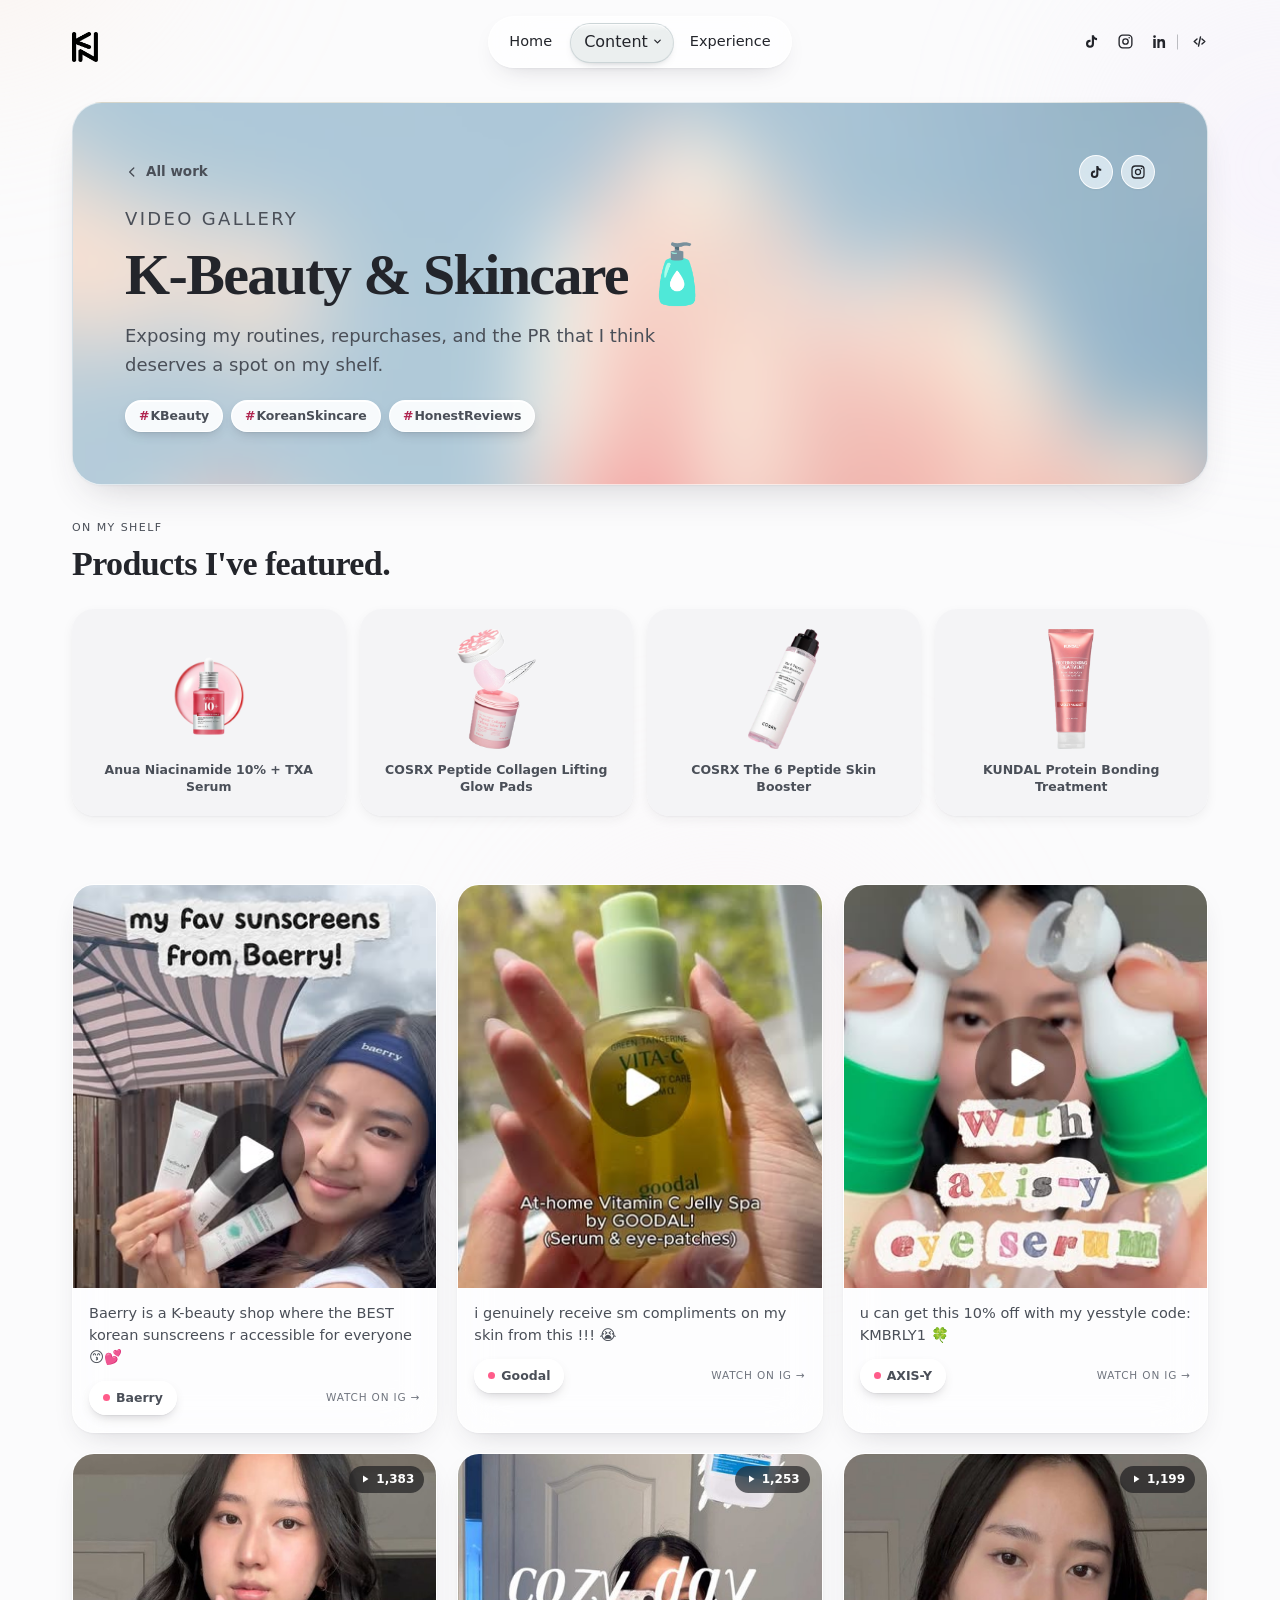
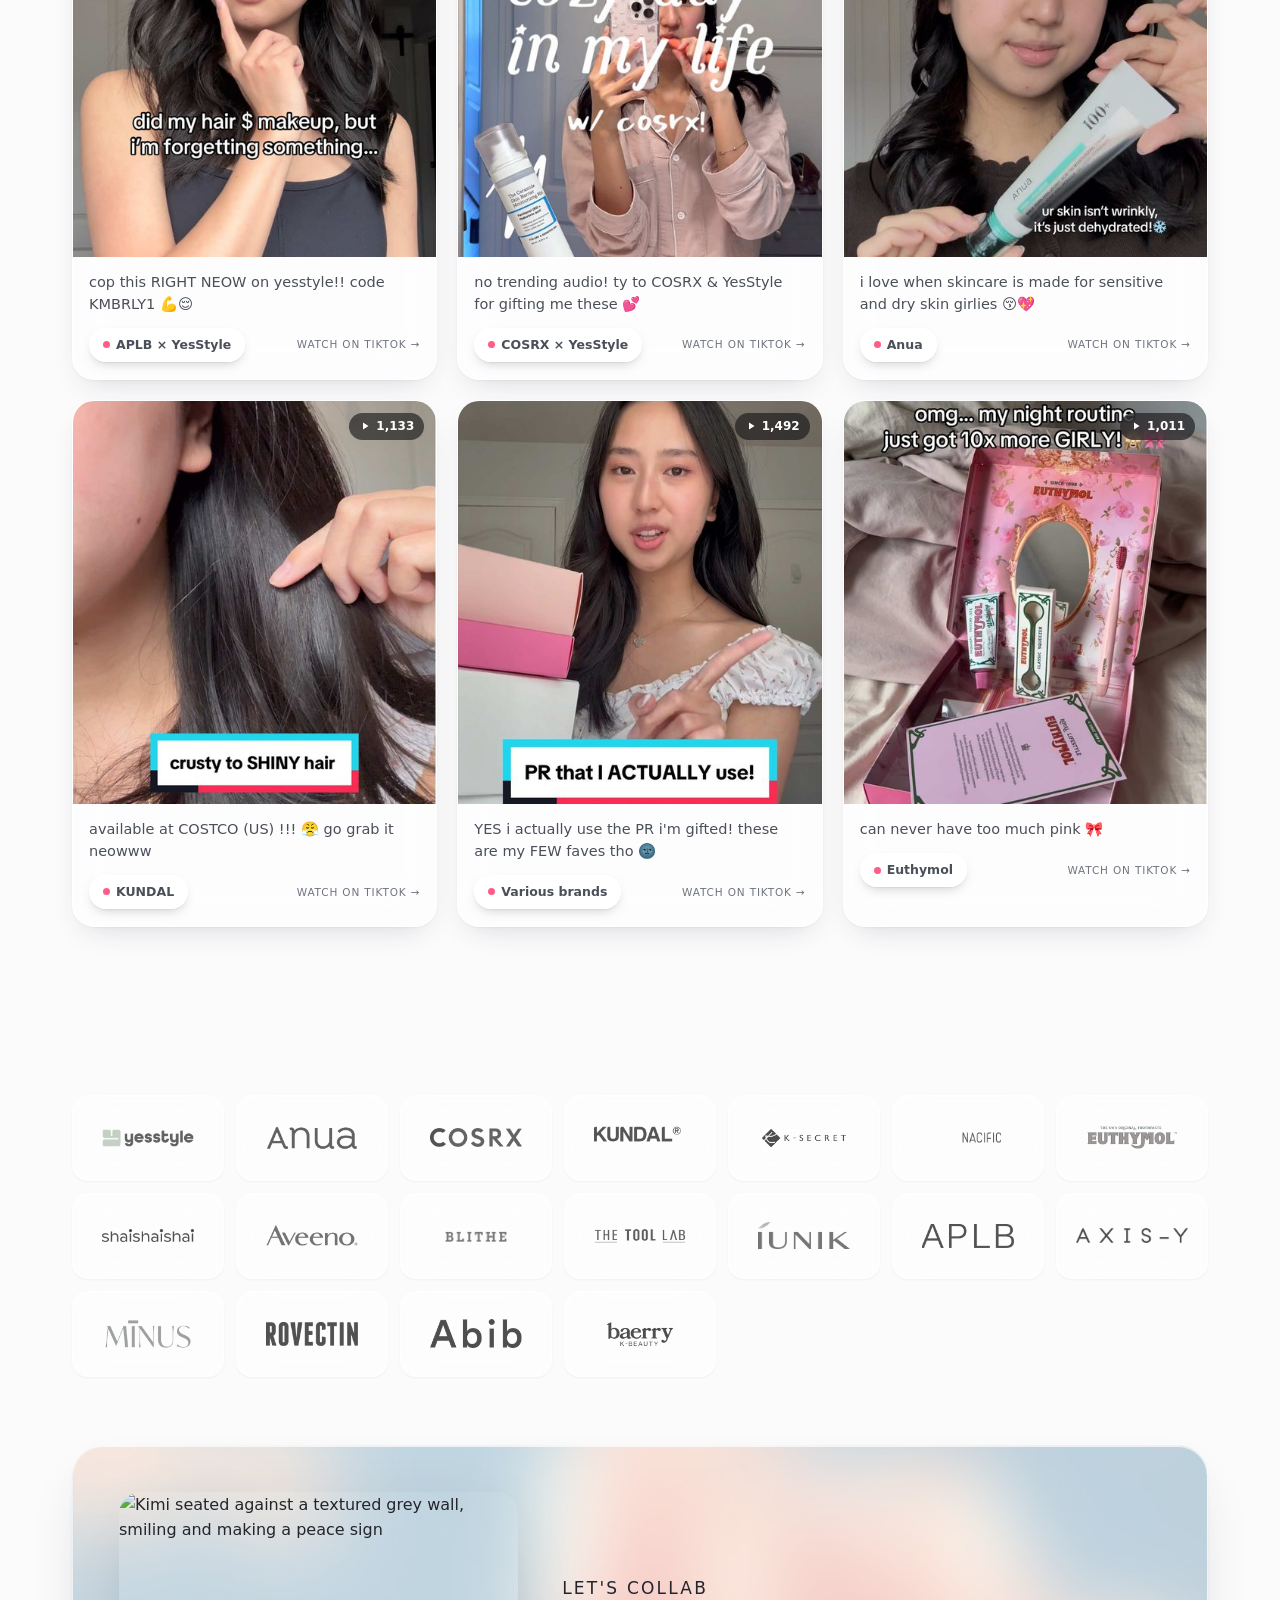
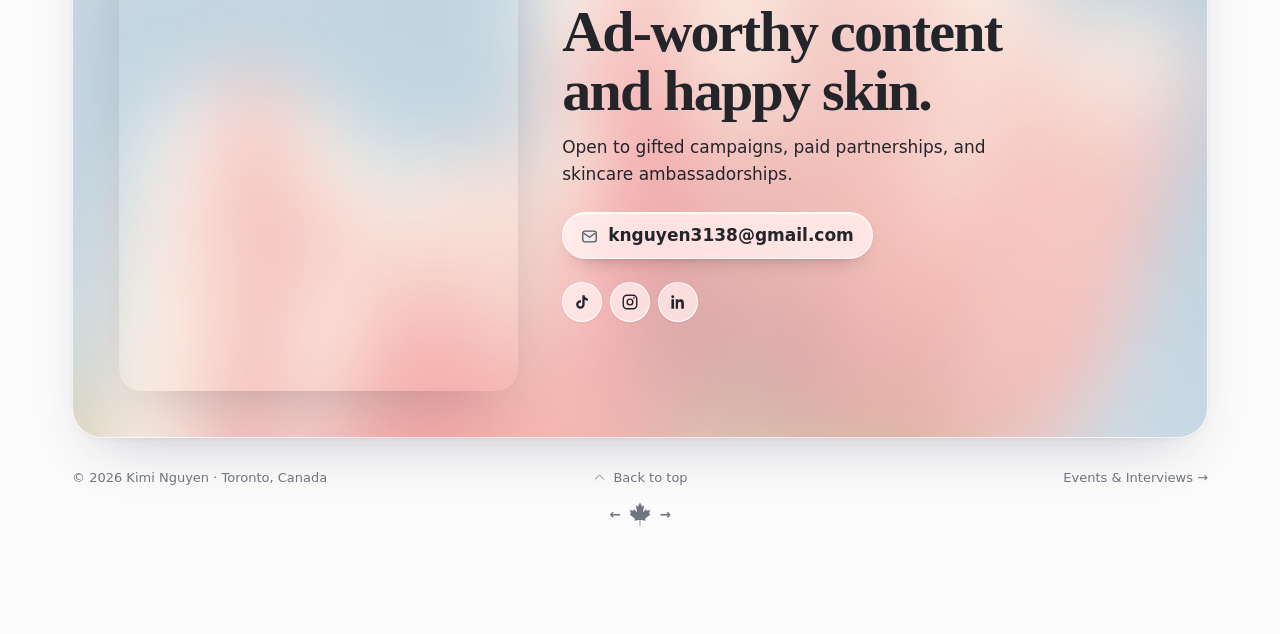
==== commit ca66bb1c: "Nav dropdown, tile marks, and the /experience timeline The Content item opens its flyout instead of " ====
--- a/beauty.html
+++ b/beauty.html
@@ -40,7 +40,7 @@
 <script type="speculationrules">
 {"prerender":[{"where":{"href_matches":"/*"},"eagerness":"moderate"}]}
 </script>
-<link rel="icon" href="data:image/svg+xml,%3Csvg xmlns='http://www.w3.org/2000/svg' viewBox='0 0 100 100'%3E%3Ctext y='.9em' font-size='90'%3E%F0%9F%AB%A7%3C/text%3E%3C/svg%3E">
+<link rel="icon" href="data:image/svg+xml,%3Csvg xmlns='http://www.w3.org/2000/svg' viewBox='0 0 100 100' width='100' height='100'%3E%3Ctext x='51' y='85' font-size='92' text-anchor='middle'%3E%F0%9F%AB%A7%3C/text%3E%3C/svg%3E">
 </head>
 
 <body data-collection="beauty">
@@ -57,9 +57,19 @@
       <span class="nav-pill" aria-hidden="true"></span>
       <ul class="nav-links">
         <li><a href="/">Home</a></li>
-        <li><a href="/career">Career</a></li>
-        <li><a href="/beauty" aria-current="page">Beauty</a></li>
-        <li><a href="/events">Events</a></li>
+        <li class="has-menu">
+          <!-- A button, not a link: it opens the flyout and goes nowhere.
+               As an <a href="/career"> a click left the page before the
+               menu could be read, and on a touch screen there was no way
+               to see the menu at all. -->
+          <button type="button" class="nav-trigger" aria-expanded="false">Content <svg viewBox="0 0 24 24" fill="none" stroke="currentColor" stroke-width="2.6" stroke-linecap="round" stroke-linejoin="round" aria-hidden="true"><path d="m6 9 6 6 6-6"/></svg></button>
+          <div class="nav-menu">
+            <a href="/career">Career</a>
+            <a href="/beauty" aria-current="page">Beauty</a>
+            <a href="/events">Events</a>
+          </div>
+        </li>
+        <li><a href="/experience">Experience</a></li>
       </ul>
     </nav>
 
--- a/styles.css
+++ b/styles.css
@@ -195,15 +195,26 @@
   background:
     radial-gradient(58% 52% at 32% 26%,
       rgba(255, 255, 255, 0.95) 0%,
-      rgba(255, 255, 255, 0.3) 44%,
-      rgba(255, 255, 255, 0) 70%),
+      rgba(255, 255, 255, 0.34) 44%,
+      rgba(191, 224, 230, 0.22) 70%),
     radial-gradient(120% 120% at 72% 80%,
-      rgba(180, 228, 240, 0.55) 0%,
+      rgba(180, 228, 240, 0.5) 0%,
       rgba(255, 255, 255, 0.06) 62%);
-  border: 1px solid rgba(255, 255, 255, 0.75);
+  /* TWO rims, and both are load-bearing — the same trick as the cursor PNG.
+     The rim is the whole silhouette here, and a white one measured 1.03:1
+     against the page: invisible. Going teal instead just moves the problem,
+     dropping the dark lander from 7.19:1 to 1.38:1. With both, whichever
+     surface a bubble drifts over, one of them carries it:
+
+       page  teal 2.82 / white 1.03      lander  teal 1.38 / white 8.69
+       card  teal 2.71 / white 1.11      peach   teal 2.21 / white 1.64
+
+     Nothing below 2.2:1. Don't drop either ring. */
+  border: 1px solid rgba(63, 96, 104, 0.62);
   box-shadow:
-    0 0 5px -1px rgba(120, 180, 195, 0.55),
-    inset 0 0 3px rgba(255, 255, 255, 0.85);
+    0 0 4px -1px rgba(63, 96, 104, 0.35),
+    inset 0 0 0 1px rgba(255, 255, 255, 0.85),
+    inset 0 0 3px rgba(255, 255, 255, 0.9);
   will-change: transform, opacity;
   animation-name: bubble-float;
   animation-timing-function: cubic-bezier(0.22, 0.68, 0.3, 1);
@@ -553,6 +564,7 @@
 /* everything in the bar is plain white text — no pills */
 .nav-mark,
 .nav-links a,
+.nav-links .nav-trigger,
 .nav-socials a {
   color: #fff;
   transition: color 0.2s, opacity 0.2s;
@@ -601,7 +613,8 @@
 
 .nav-links { display: flex; align-items: center; gap: 2px; list-style: none; margin: 0; padding: 0; }
 .nav-links > li { position: relative; }
-.nav-links a {
+.nav-links a,
+.nav-links .nav-trigger {
   display: flex;
   align-items: center;
   gap: 5px;
@@ -611,11 +624,15 @@
   font-weight: 500;
   white-space: nowrap;
 }
-.nav-links a:hover { opacity: 0.78; }
+.nav-links a:hover,
+.nav-links .nav-trigger:hover { opacity: 0.78; }
 .nav-links a[aria-current="page"] { font-weight: 700; }
 .nav-links svg { width: 11px; height: 11px; transition: transform 0.25s var(--ease); }
 
-/* flyout on hover, and on keyboard focus via :focus-within — no JS */
+/* flyout on hover, and on keyboard focus via :focus-within — no JS.
+   The li is the positioning context, so the panel hangs off the Content
+   item rather than off the middle of the whole bar. */
+.has-menu { position: relative; }
 .nav-menu {
   position: absolute;
   top: calc(100% + 12px);
@@ -639,14 +656,50 @@
   box-shadow: 0 20px 44px -14px rgba(10, 12, 20, 0.5);
 }
 .has-menu:hover .nav-menu,
-.has-menu:focus-within .nav-menu {
+.has-menu:focus-within .nav-menu,
+.has-menu.is-open .nav-menu {
   opacity: 1;
   visibility: visible;
   pointer-events: auto;
   transform: translateX(-50%) translateY(0);
 }
-.has-menu:hover .nav-links svg,
-.has-menu:focus-within .nav-links svg { transform: rotate(180deg); }
+/* `> a svg`, not `.nav-links svg`: .nav-links is the ancestor of the li
+   now, not a descendant, so the old selector matched nothing */
+.has-menu:hover > .nav-trigger svg,
+.has-menu:focus-within > .nav-trigger svg,
+.has-menu.is-open > .nav-trigger svg { transform: rotate(180deg); }
+/* the chevron rides with the label rather than sitting on the baseline */
+/* A <button> brings its own font, background, border and alignment; none
+   of that is inherited, so it has to be cleared before the shared
+   .nav-links rules can make it look like its neighbours. */
+.nav-links .nav-trigger {
+  appearance: none;
+  -webkit-appearance: none;
+  background: none;
+  border: 0;
+  font: inherit;
+  cursor: pointer;
+}
+/* The chevron closes up to its label, and the trailing padding comes in.
+   At the shared 15px the chevron left a 48px hole before "Experience"
+   against 32px between the other two — the mark is too small and too
+   pale to fill the space it was sitting in, so the row read uneven. */
+.has-menu > .nav-trigger {
+  display: inline-flex;
+  align-items: center;
+  gap: 4px;
+  padding-right: 10px;
+}
+/* Hover has to survive the 12px of air between the item and the panel,
+   or the menu closes as the pointer travels down to it. */
+.nav-menu::before {
+  content: "";
+  position: absolute;
+  left: 0;
+  right: 0;
+  top: -14px;
+  height: 14px;
+}
 .nav-menu a { padding: 9px 13px; border-radius: 10px; font-weight: 500; }
 .nav-menu a:hover { background: rgba(255, 255, 255, 0.22); opacity: 1; }
 
@@ -699,6 +752,7 @@
   box-shadow: 0 1px 2px rgba(35,37,43,.04), 0 10px 26px -14px rgba(52,46,60,.26);
 }
 .nav-shell.is-scrolled .nav-links a,
+.nav-shell.is-scrolled .nav-links .nav-trigger,
 .nav-shell.is-scrolled .nav-socials a { color: var(--ink); }
 /* over the light bar a white pill would vanish — tint it instead */
 .nav-shell.is-scrolled .nav-pill {
@@ -729,9 +783,26 @@
 
 .lander {
   position: relative;
-  min-height: min(88vh, 745px);
-  margin-top: calc(-1 * var(--nav-h));
-  padding-top: var(--nav-h);
+  /* --nav-overlap fixes a hairline of --page showing across the very top.
+     --nav-h is a hand-set 80px, but the bar measures 81.19px: its links
+     are 14.5px text on a 1.6 line-height, which is 23.2px, and that
+     fraction survives all the way up. Pulling up by exactly --nav-h left
+     the lander starting 1.19px down, and the page colour showed through.
+
+     Over-pulling rather than correcting --nav-h to 81.19px, because the
+     bar is sized by its own text and the UI font is the visitor's own
+     system font: the real height is a different fraction on Windows or
+     Linux than on a Mac. No single constant is right everywhere, but a
+     few pixels of overlap is.
+
+     All three lines move together. The pull raises the top edge, the
+     padding holds the content where it was relative to that edge, and
+     min-height grows to match so the BOTTOM edge doesn't move — without
+     the third the whole page below the hero rides up by the overlap. */
+  --nav-overlap: 6px;
+  min-height: calc(min(88vh, 745px) + var(--nav-overlap));
+  margin-top: calc(-1 * (var(--nav-h) + var(--nav-overlap)));
+  padding-top: calc(var(--nav-h) + var(--nav-overlap));
   display: flex;
   align-items: flex-end;
   overflow: hidden;
@@ -936,16 +1007,61 @@
   font-size: clamp(30px, 3.9vw, 50px);
   line-height: 1.08;
   letter-spacing: -0.024em;
-  /* holds the longest line, "Welcome to my portfolio.", on one line while
-     keeping the text clear of the portrait orbit on the right */
+  /* holds the longest role line, "I am a Content Creator", on one line
+     while keeping the text clear of the portrait orbit on the right */
   max-width: 31ch;
   color: #fff;
 }
-.lander h1 span {
+/* direct child only: the role line nests spans of its own, and they have
+   to stay inline or every word would land on a line of its own */
+.lander h1 > span {
   display: block;
   color: rgba(255, 255, 255, 0.64);   /* 0.55 measured 2.86:1, under the 3:1 bar */
+  /* the role changes width as it types, and a shorter one must not let
+     the line reflow and jog the buttons underneath */
+  min-height: 1.08em;
 }
 .lander h1 em { font-style: normal; color: #fff; }
+
+/* the word being typed sits in the brighter ink, so it reads as the
+   thing that's changing rather than part of the sentence around it */
+.lander h1 .typer-role { color: rgba(255, 255, 255, 0.92); }
+
+/* Steps(1), not a fade: a caret blinks, it doesn't dissolve. It keeps
+   its width while empty so the text never shifts a pixel as it winks. */
+.lander h1 .caret {
+  display: inline-block;
+  width: 2px;
+  height: 0.92em;
+  margin-left: 3px;
+  vertical-align: -0.11em;
+  background: rgba(255, 255, 255, 0.92);
+  animation: caret 1.05s steps(1) infinite;
+}
+@keyframes caret {
+  0%, 48%   { opacity: 1; }
+  50%, 98%  { opacity: 0; }
+  100%      { opacity: 1; }
+}
+@media (prefers-reduced-motion: reduce) {
+  /* main.js leaves the first role sitting there rather than typing, so
+     a blinking caret would be pointing at nothing happening */
+  .lander h1 .caret { display: none; }
+}
+
+/* Off-screen but still read aloud. Not display:none, which would take it
+   out of the accessibility tree along with everything else. */
+.sr-only {
+  position: absolute;
+  width: 1px;
+  height: 1px;
+  margin: -1px;
+  padding: 0;
+  border: 0;
+  overflow: hidden;
+  white-space: nowrap;
+  clip-path: inset(50%);
+}
 
 .lander-cta { display: flex; gap: 10px; flex-wrap: wrap; }
 .lander-cta a {
@@ -1318,6 +1434,44 @@
     drop-shadow(0 4px 10px rgba(70, 22, 18, 0.5));
 }
 .tile-mark svg { width: 30px; height: 30px; }
+
+/* A tile that spans more than one platform gets a row of marks instead of
+   the single one. This takes over the corner placement so its children can
+   sit side by side rather than stacking on the same spot. */
+.tile-marks {
+  position: absolute;
+  top: 16px;
+  left: 18px;
+  z-index: 3;
+  display: flex;
+  align-items: center;
+  gap: 9px;
+}
+.tile-marks .tile-mark { position: static; }
+/* Room for that row above the number. The LinkedIn tile needs nothing here
+   because its stat is bottom-aligned by an auto margin; this tile's stat
+   starts at the top — on this one the auto margin is on .cap — so without
+   the offset the marks sit right on top of the figure. */
+.b.has-marks > .stat { margin-top: 30px; }
+/* Two of them read heavier than one, so they sit a little under the 30px
+   the single mark uses. */
+.tile-marks .tile-mark svg { width: 26px; height: 26px; }
+/* Neutral black here, not the warm brown .tile-mark inherits. That brown
+   (rgba(70,22,18)) was picked to sit with the peach of the LinkedIn tile;
+   over this blue-grey sky it reads visibly pink.
+
+   Lighter than the LinkedIn mark's, too. Those alphas (.90/.75/.50) were
+   set for the peach tile, where white measures 1.27:1 flat and the shadow
+   has to fight for the glyph. This corner composites to luma ~218 — still
+   too pale for white on its own, so the shadow is doing the work, but a
+   much easier surface — and at full strength it read as a hard black
+   outline rather than a shadow. */
+.tile-marks .tile-mark {
+  filter:
+    drop-shadow(0 0 1px rgba(0, 0, 0, 0.6))
+    drop-shadow(0 1px 2px rgba(0, 0, 0, 0.45))
+    drop-shadow(0 3px 8px rgba(0, 0, 0, 0.3));
+}
 
 /* --- card title + arrow ------------------------------------ */
 .b-title { display: block; }
@@ -1469,6 +1623,20 @@
   color: var(--ink-soft);
   transition: transform 0.32s var(--ease), box-shadow 0.32s var(--ease),
               background 0.32s var(--ease);
+  /* The grid already stretches both panels to the taller one's height —
+     the column is what lets the attribution find that extra space. Without
+     it the name follows straight after the quote, so the shorter of the
+     two testimonials sits its byline higher than its neighbour's, and the
+     mismatch moves every time the column width changes the line count. */
+  display: flex;
+  flex-direction: column;
+}
+/* auto rather than a fixed gap: it eats whatever slack the panel has, and
+   collapses to nothing on the panel that sets the height. padding keeps
+   the breathing room there, where the margin has none left to give. */
+.b--full.b--quote .who {
+  margin-top: auto;
+  padding-top: 11px;
 }
 /* each recommendation lifts on its own */
 .b--full.b--quote .panel:hover {
@@ -1625,6 +1793,22 @@
   background-position: center, 50% 60%, center;
 }
 
+/* The watermelon, cropped low so the banner sits on the pale flesh rather
+   than the seeds up top. Measured the same way as the three above: 5th
+   percentile of the blurred artwork under the text column is rgb(252,159,145),
+   and 0.16 puts --ink-soft on it at 4.60:1. It needs far less veil than the
+   others because that part of the crop is already near-white. */
+.art-head--experience {
+  background-image:
+    linear-gradient(90deg,
+      rgba(255, 255, 255, 0.16) 0%,
+      rgba(255, 255, 255, 0.16) 64%,
+      rgba(255, 255, 255, 0.08) 100%),
+    url("assets/photos/art-watermelon.jpg"),
+    linear-gradient(rgba(241, 241, 244, 0.72), rgba(241, 241, 244, 0.72));
+  background-position: center, 50% 70%, center;
+}
+
 /* The 64% breakpoint only holds while the card is wide. As it narrows the
    copy keeps its 48ch measure and so occupies more of the width — past
    the ramp — so below this the veil goes flat at full strength. */
@@ -1641,6 +1825,51 @@
     linear-gradient(rgba(255,255,255,0.3), rgba(255,255,255,0.3)),
     url("assets/photos/art-blue.jpg"),
     linear-gradient(rgba(241,241,244,0.72), rgba(241,241,244,0.72)); }
+  /* full width now, so this is measured across the whole band: 0.16
+     holds at 4.59:1 there too */
+  .art-head--experience { background-image:
+    linear-gradient(rgba(255,255,255,0.16), rgba(255,255,255,0.16)),
+    url("assets/photos/art-watermelon.jpg"),
+    linear-gradient(rgba(241,241,244,0.72), rgba(241,241,244,0.72)); }
+}
+
+/* The CV header: no photo, no glass, no card. Everything the panel was
+   doing — the blur, the rim, the shadow, the inset — exists to lift the
+   header off a picture, and there's no picture here. Left in place it
+   would read as an empty frame. What's left is type on the page, which
+   is what a CV wants. */
+.page-head--plain {
+  border-radius: 0;
+  padding: 0;
+  margin-block: 30px 30px;
+  overflow: visible;
+  background: none;
+  backdrop-filter: none;
+  -webkit-backdrop-filter: none;
+  border: 0;
+  box-shadow: none;
+}
+/* the head row loses the card's padding, so it needs its own breathing
+   room under it before the headline */
+.page-head--plain .head-top { margin-bottom: 22px; }
+/* 48ch broke this one across two lines at 638px of text. The gallery
+   banners want the narrow measure — their copy sits over artwork and a
+   long line would run under the crop — but this header is type on the
+   page, so the line is allowed to run its natural length and sit on one
+   row. Still a max, so it wraps rather than sprawling on a wide monitor. */
+.page-head--plain > p:last-child { color: var(--ink-soft); max-width: 70ch; }
+/* Matched to /built's title, not to the gallery banners. Those run to
+   58px because they're set over a photograph and have to hold their own
+   against it; on a bare page that size is just loud. Same values as
+   .plain-head h1 — the two plain pages should open at one weight.
+
+   Both class names in the selector on purpose: `.page-head--plain h1`
+   alone ties with `.page-head h1`, which is declared below it and would
+   win on source order. Naming both takes specificity out of it. */
+.page-head.page-head--plain h1 {
+  font-size: clamp(32px, 4.6vw, 46px);
+  letter-spacing: -0.026em;
+  margin: 0;
 }
 
 .page-head h1 {
@@ -2088,6 +2317,34 @@
 .plain-intro,
 .build-stats { position: relative; z-index: 1; }
 
+/* Source link under the intro. inline-flex so the box stops at the text
+   instead of running the full column — a full-width hit area on a lone
+   line reads as a broken button.
+
+   Same z-index treatment as .build-stats: the cat is z-index 0 with
+   pointer-events off, so it can't actually swallow the click, but the
+   link keeps its own layer so it can never end up painted under the
+   artwork as the column narrows toward the 900px cutoff. */
+.source-link {
+  position: relative;
+  z-index: 1;
+  display: inline-flex;
+  align-items: center;
+  gap: 8px;
+  margin-top: 20px;
+  font-size: 14.5px;
+  font-weight: 600;
+  color: var(--ink);
+  text-decoration: none;
+  transition: color 0.2s;
+}
+.source-link svg { width: 17px; height: 17px; flex: none; }
+/* the underline goes on the label, not the anchor — on the flex box it
+   would run under the mark as well and read as a strikethrough on it */
+.source-link span { border-bottom: 1px solid transparent; transition: border-color 0.2s; }
+.source-link:hover { color: var(--hover); }
+.source-link:hover span { border-bottom-color: currentColor; }
+
 /* Under ~900px the copy has grown to the full column width and there's
    no empty corner left to put it in. */
 @media (max-width: 900px) {
@@ -2171,7 +2428,9 @@
   height: auto;
   object-fit: contain;
   /* the brand wall's treatment, so tool marks and partner logos read as
-     the same species of thing — lifted on hover, below */
+     the same species of thing — lifted on hover, below. The transition
+     matters most for the multicolour marks: snapping five brand colours
+     on at once reads as a glitch, fading them in reads as a response. */
   filter: saturate(0.08) opacity(0.7);
   transition: filter 0.28s var(--ease);
 }
@@ -2180,9 +2439,6 @@
    to hit, and the row is already the unit you read. */
 .tool:hover .tool-mark img,
 .tool:focus-within .tool-mark img { filter: none; }
-/* Opted out of the muting and shown in full colour at rest. The hover
-   rule above still matches it, it just has nothing left to change. */
-.tool-mark--colour img { filter: none; }
 .tool-mark.is-missing img { display: none; }
 .tool-name {
   font-size: 15.5px;
@@ -2416,6 +2672,298 @@
 .collab .socials a:hover { background: #fff; color: var(--hover); }
 
 /* =============================================================
+   Experience timeline
+   ============================================================= */
+/* One rail down the middle, roles alternating either side of it. The rail
+   is a ::before on the list rather than a border on each row, so it can
+   stop short at the bottom — a border would run past the last dot to the
+   end of the item and leave a stub hanging below it.
+
+   --xp-dot is the dot's full OUTER size, which under the global
+   border-box is just its width — the 2px border is already inside that
+   12px, not added to it. Half of it pulls each dot back onto the rail
+   from the column edge. Set to 16px it overshot by 2px in each
+   direction, which put the left dots 2px right of the rail and the
+   right dots 2px left: a 4px zig-zag down the line. */
+.timeline {
+  list-style: none;
+  margin: 0;
+  padding: 0;
+  position: relative;
+  --xp-dot: 12px;
+  /* clear space either side of the rail, between it and the copy */
+  --xp-air: 46px;
+  /* how wide a role's tile is allowed to get before it stops growing and
+     the page edge takes the slack instead */
+  --xp-card: 370px;
+}
+.timeline::before {
+  content: "";
+  position: absolute;
+  left: 50%;
+  margin-left: -1px;
+  top: 8px;
+  /* stops at the last dot instead of the list's full height */
+  bottom: 20px;
+  width: 2px;
+  border-radius: 2px;
+  background: linear-gradient(rgba(35, 37, 43, 0.16), rgba(35, 37, 43, 0.05));
+}
+
+.xp {
+  position: relative;
+  width: 50%;
+  /* Tightened from 34px: with eleven roles the column ran past two
+     screens, and only two entries were legible at a time. */
+  padding-bottom: 12px;
+}
+/* Odd entries take the left half and set ragged-left, so their text ends
+   against the rail; even entries take the right half and read normally.
+   The alignment is what does the work — the logo is an inline box, so it
+   follows the text to whichever side the rail is on without needing a
+   rule of its own. */
+.xp:nth-child(odd) {
+  padding-right: var(--xp-air);
+  text-align: right;
+}
+.xp:nth-child(even) {
+  margin-left: 50%;
+  padding-left: var(--xp-air);
+  text-align: left;
+  /* Nest each right-hand entry up beside the left-hand one above it,
+     instead of starting below it. Without this every half-width card
+     still claimed a full row of its own, so the column ran twice as long
+     as it needed to and the entries read as far apart.
+
+     Safe against a same-side collision as long as this stays under the
+     shortest entry's height: pulling the even entries up by X moves the
+     next odd one up by X too, so same-side neighbours keep (height - X)
+     of clearance. The shortest entry here is ~150px, so 84 leaves room
+     even if a role wraps to two lines. */
+  margin-top: -84px;
+}
+.xp:last-child { padding-bottom: 0; }
+/* the dot. Ring by default, filled for a current role — see .is-current */
+.xp::before {
+  content: "";
+  position: absolute;
+  top: 7px;
+  width: 12px;
+  height: 12px;
+  border-radius: 50%;
+  background: var(--paper, #fff);
+  border: 2px solid rgba(35, 37, 43, 0.28);
+}
+/* pulled back by half its own width so it straddles the rail rather than
+   sitting beside it */
+.xp:nth-child(odd)::before  { right: calc(var(--xp-dot) / -2); }
+.xp:nth-child(even)::before { left:  calc(var(--xp-dot) / -2); }
+/* A current role gets the pink rather than --hover, which is a dark
+   slate and read as just another grey dot. The halo is a tint of the
+   same pink instead of a black wash, so the glow reads as colour too. */
+.xp.is-current::before {
+  background: var(--pink);
+  border-color: var(--pink);
+  box-shadow: 0 0 0 4px rgba(255, 92, 138, 0.18);
+}
+
+.xp-when {
+  font-size: 11.5px;
+  font-weight: 700;
+  letter-spacing: 0.04em;
+  text-transform: uppercase;
+  color: var(--muted);
+  margin-bottom: 4px;
+}
+/* The org's mark, above the role. A logo tile rather than a bare image:
+   these come in every shape and background — a purple square, a red
+   roundel, a white-ground JPG — and only a common frame stops the column
+   reading as a jumble. contain, so nothing is ever cropped, and full
+   colour: these are the marks of real places and they should look like
+   themselves. */
+.xp-logo {
+  /* An inline box in the flow, not positioned. That's the whole trick of
+     the alternating layout: the tile inherits the entry's text-align, so
+     it lands against the rail on a left-hand entry and against the rail
+     on a right-hand one, with no side-specific rule anywhere. */
+  display: inline-grid;
+  place-items: center;
+  vertical-align: top;
+  /* Height is fixed and width follows the mark, so a wordmark can grow
+     sideways rather than being squashed to a hairline inside a square. */
+  height: 46px;
+  width: auto;
+  min-width: 46px;
+  max-width: 124px;
+  margin: 0 0 8px;
+  padding: 6px 9px;
+  border-radius: var(--r-sm);
+  background: rgba(255, 255, 255, 0.72);
+  border: 1px solid rgba(255, 255, 255, 0.85);
+  box-shadow: var(--shadow-xs);
+}
+/* Absolute caps, not 100%: as a grid item the percentage resolved
+   against an auto track rather than the tile's height, and the square
+   marks burst straight out of the tile. 34 = the tile's 46 less its 6px
+   of padding top and bottom. */
+.xp-logo img {
+  max-width: 34px;
+  max-height: 34px;
+  width: auto;
+  height: auto;
+  object-fit: contain;
+}
+/* Both the mark and the org name link out to the company. Kept plain: a
+   2px lift on the tile and the site's teal on the name, which is the same
+   pair of moves the brand wall and the social chips already use. Anything
+   more on a page that is mostly a list of dates starts to fidget. */
+a.xp-logo {
+  transition: transform 0.25s var(--ease), box-shadow 0.25s var(--ease);
+}
+a.xp-logo:hover {
+  transform: translateY(-2px);
+  box-shadow: var(--shadow-sm);
+}
+.xp-site {
+  color: inherit;
+  text-decoration: none;
+  transition: color 0.2s var(--ease);
+}
+.xp-site:hover { color: var(--hover); }
+/* keyboard users get the same cue, plus the ring the browser draws */
+.xp-site:focus-visible { color: var(--hover); }
+
+@media (prefers-reduced-motion: reduce) {
+  a.xp-logo { transition: none; }
+  a.xp-logo:hover { transform: none; }
+  /* the fold still folds, it just stops sliding — and the tile stops
+     jumping under the pointer */
+  .xp-detail { transition: none; }
+  .xp-body { transition: none; }
+  .xp:hover .xp-body,
+  .xp:focus-within .xp-body { transform: none; }
+}
+
+/* Each entry is a tile of its own now, rather than bare type against the
+   rail. Transparent at rest so the column still reads as a timeline and
+   not as a wall of cards; the frame only arrives under the pointer. */
+.xp-body {
+  /* Capped, and pushed against the rail by the auto margin below. Left to
+     fill its half of the page a tile ran past 500px on a laptop, which
+     read as a full-width band rather than a card and left the two columns
+     nearly touching. min() rather than a bare max-width so the cap gets
+     out of the way once the list is one column and the tile should fill.
+
+     Change --xp-card on .timeline to resize every tile at once. */
+  max-width: min(var(--xp-card), 100%);
+  padding: 13px 16px;
+  border-radius: var(--r-md);
+  background: transparent;
+  border: 1px solid transparent;
+  transition: background 0.25s var(--ease), border-color 0.25s var(--ease),
+              box-shadow 0.25s var(--ease), transform 0.25s var(--ease);
+}
+/* Odd entries sit in the left column and read ragged-left, so their tile
+   has to be pushed right to stay against the rail. Even entries are
+   already hard against it — a block box starts at its left edge. */
+.xp:nth-child(odd) .xp-body { margin-left: auto; }
+
+.xp-role {
+  margin: 0;
+  font-size: 17px;
+  line-height: 1.3;
+  letter-spacing: -0.01em;
+  color: var(--ink);
+}
+.xp-org {
+  margin: 3px 0 0;
+  font-size: 14px;
+  font-weight: 600;
+  color: var(--ink-soft);
+}
+/* the place, quieter than the org and on the same line until it can't be */
+/* Its own line inside the reveal now, not a tail on the org name — so the
+   interpunct that used to separate the two has gone with it. */
+.xp-where {
+  margin: 5px 0 0;
+  font-size: 12.5px;
+  font-weight: 600;
+  letter-spacing: 0.02em;
+  color: var(--muted);
+}
+/* The fold. grid-template-rows animates 0fr -> 1fr, which is the one way
+   to transition to a height the content decides for itself; max-height
+   would need a guessed ceiling and would ease wrong on every entry whose
+   note runs to a different number of lines.
+
+   Open by default. Only a pointer that can actually hover gets the
+   collapsed state, so on a phone the whole entry reads as it always did —
+   this is a CV, and hiding half of it behind a gesture that doesn't exist
+   on the device would be worse than showing it. */
+.xp-detail { display: grid; grid-template-rows: 1fr; }
+.xp-detail-in { overflow: hidden; }
+
+@media (hover: hover) and (pointer: fine) {
+  .xp-detail {
+    grid-template-rows: 0fr;
+    transition: grid-template-rows 0.32s var(--ease);
+  }
+  /* focus-within, not just hover: tabbing to the org link opens the same
+     entry, so a keyboard reaches everything a mouse does */
+  .xp:hover .xp-detail,
+  .xp:focus-within .xp-detail { grid-template-rows: 1fr; }
+
+  .xp:hover .xp-body,
+  .xp:focus-within .xp-body {
+    background: rgba(255, 255, 255, 0.72);
+    border-color: var(--line);
+    box-shadow: var(--shadow-sm);
+    transform: translateY(-2px);
+  }
+}
+
+.xp-note {
+  margin: 5px 0 0;
+  font-size: 14.5px;
+  line-height: 1.55;
+  color: var(--ink-soft);
+  /* no ch measure here: the entry is already half the page, and a 62ch cap
+     on top of that only fought the column at wide widths */
+}
+
+/* Below this a half-width column is too narrow to set a sentence in, so
+   the alternating layout is abandoned: rail back to the left, every entry
+   full width beneath it, reading top to bottom. Same markup, and nothing
+   here has to know which side it used to be on. */
+@media (max-width: 760px) {
+  .timeline::before { left: 5px; margin-left: 0; }
+  /* One column, so the tile has no neighbour to keep its distance from
+     and the cap only strands space on the right. Overriding the variable
+     rather than max-width keeps the rule in .xp-body the single place the
+     width is worked out. */
+  .timeline { --xp-card: 100%; }
+  .xp,
+  .xp:nth-child(odd),
+  .xp:nth-child(even) {
+    width: auto;
+    margin-left: 0;
+    /* and the nesting pull-up goes with it: there's no opposite side to
+       nest against in one column, so leaving it would lap each entry over
+       the one above */
+    margin-top: 0;
+    padding: 0 0 28px 34px;
+    text-align: left;
+  }
+  /* the auto margin was only ever there to push the tile at the rail */
+  .xp:nth-child(odd) .xp-body { margin-left: 0; }
+  .xp:last-child { padding-bottom: 0; }
+  .xp:nth-child(odd)::before,
+  .xp:nth-child(even)::before { left: 0; right: auto; }
+  .xp-logo { height: 54px; min-width: 54px; padding: 7px 9px; margin-bottom: 10px; }
+  .xp-logo img { max-width: 40px; max-height: 40px; }
+}
+
+/* =============================================================
    Footer
    ============================================================= */
 /* Back to top — one of the footer's own row items, so it sits on the
@@ -2535,12 +3083,18 @@
   .lander-orbit { width: clamp(170px, 24vw, 240px); }
   .b--hero { padding-right: 224px; }
   .b--hero h2 { font-size: clamp(28px, 4.2vw, 36px); }
-  .panel--menu { width: 182px; top: 22px; right: 22px; }
+  /* transform:none belongs with the top change, not after it. The base
+     rule centres the panel with top:50% AND translateY(-50%); re-anchoring
+     to a fixed top:22px without dropping the transform still shifted it up
+     by half its own height, which put it ~100px above the card — and the
+     card clips, so the first menu row was cut off. */
+  .panel--menu { width: 182px; top: 22px; right: 22px; transform: none; }
   .videos { grid-template-columns: repeat(2, minmax(0, 1fr)); }
   .products { grid-template-columns: repeat(2, minmax(0, 1fr)); }
   .collab { grid-template-columns: 1fr; }
   .collab-photo { max-width: 300px; }
-  .nav-links a { padding: 6px 10px; font-size: 13.5px; }
+  .nav-links a,
+  .nav-links .nav-trigger { padding: 6px 10px; font-size: 13.5px; }
 }
 
 @media (max-width: 760px) {
@@ -2624,7 +3178,8 @@
   .nav-mark    { grid-area: mark; font-size: 14px; }
   .nav-actions { grid-area: actions; justify-self: end; }
   .nav         { grid-area: bar; justify-self: center; }
-  .nav-links a { padding: 6px 12px; font-size: 13.5px; }
+  .nav-links a,
+  .nav-links .nav-trigger { padding: 6px 12px; font-size: 13.5px; }
   .nav-menu    { min-width: 196px; }
 
   .lander { min-height: auto; padding-bottom: 8px; }
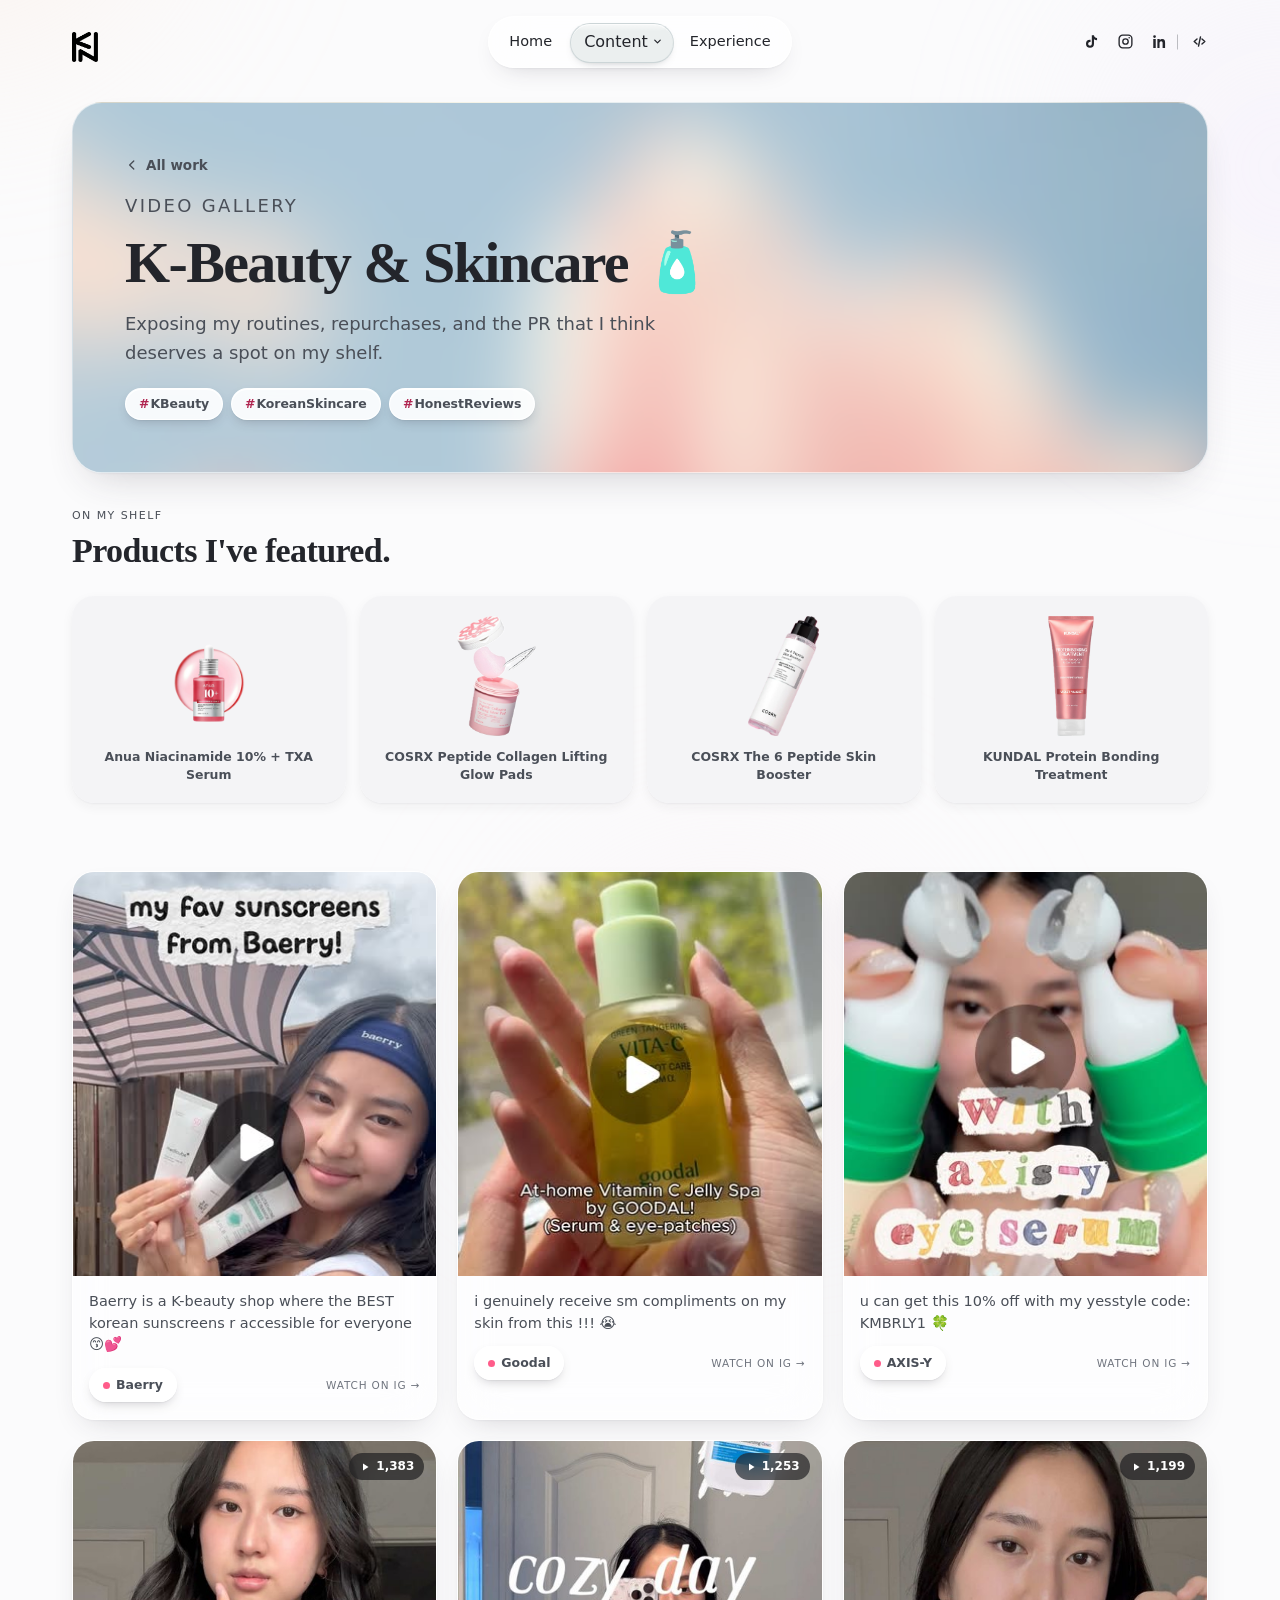
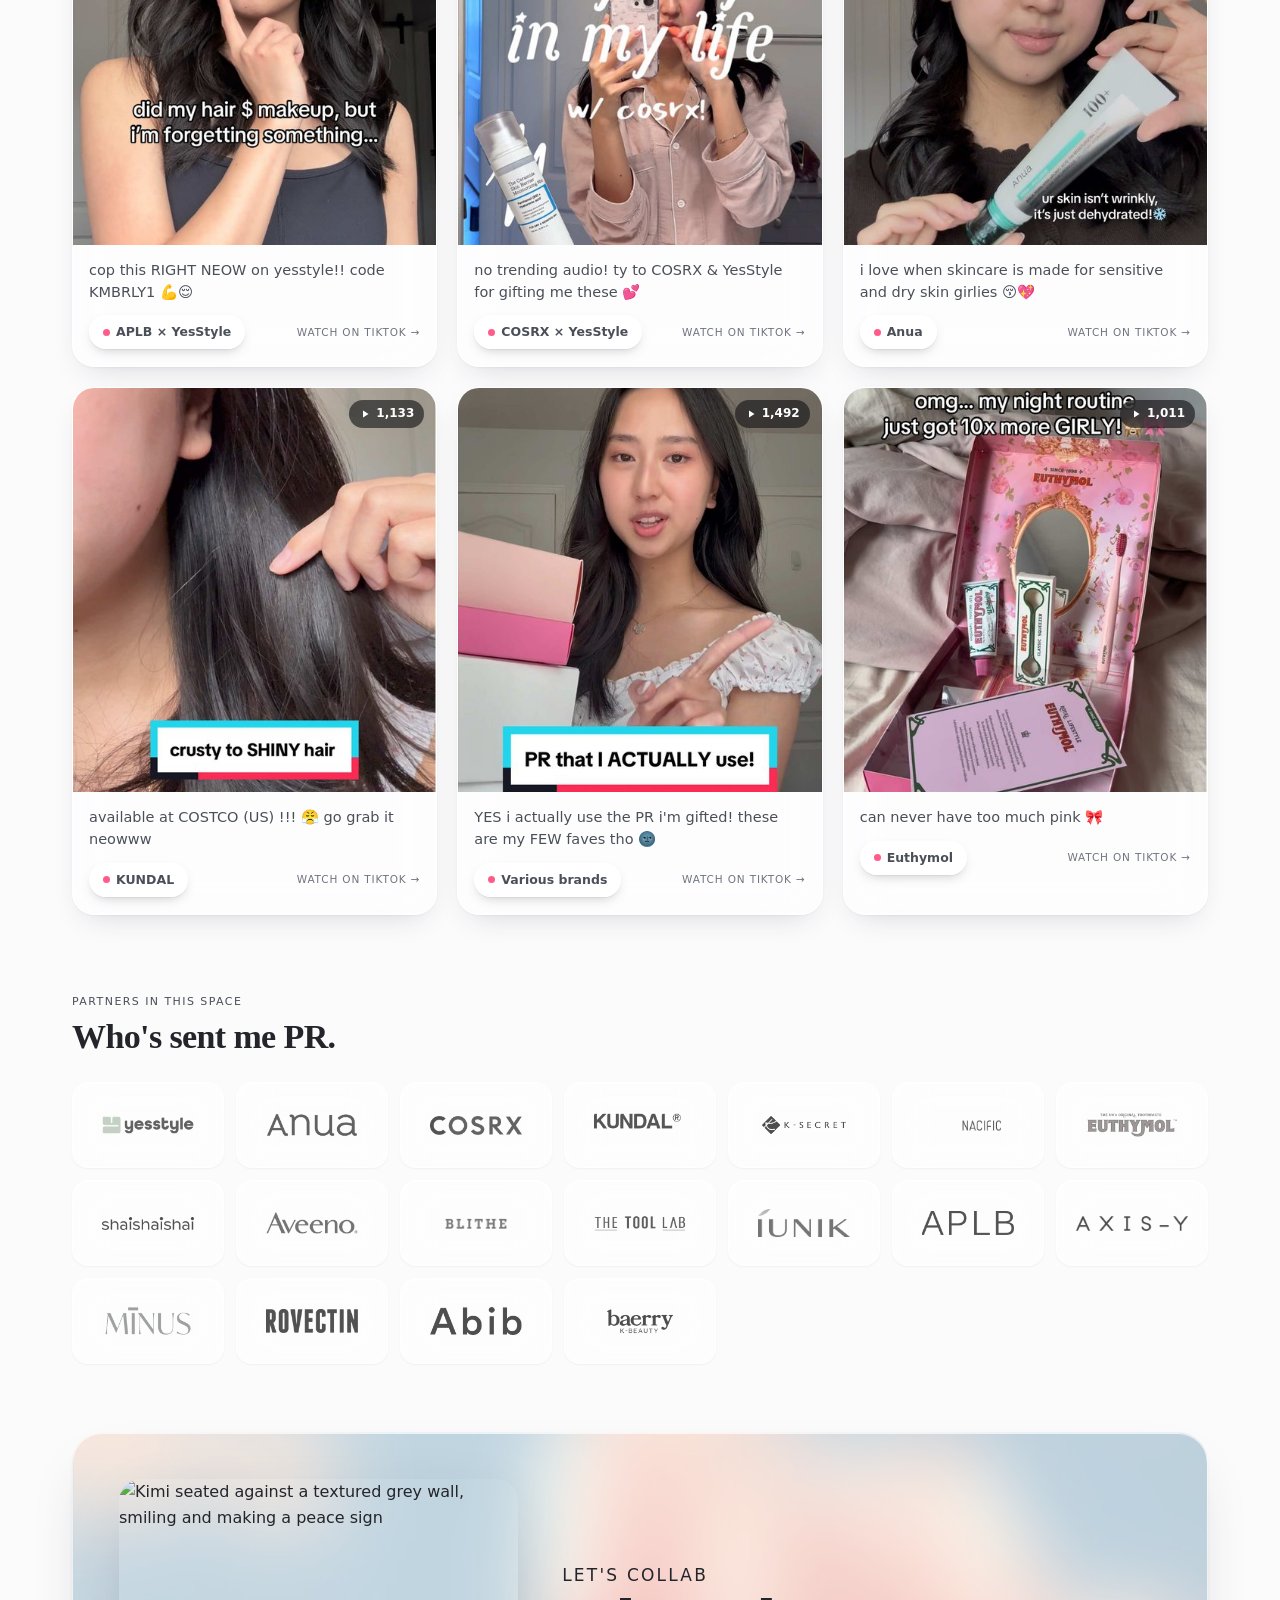
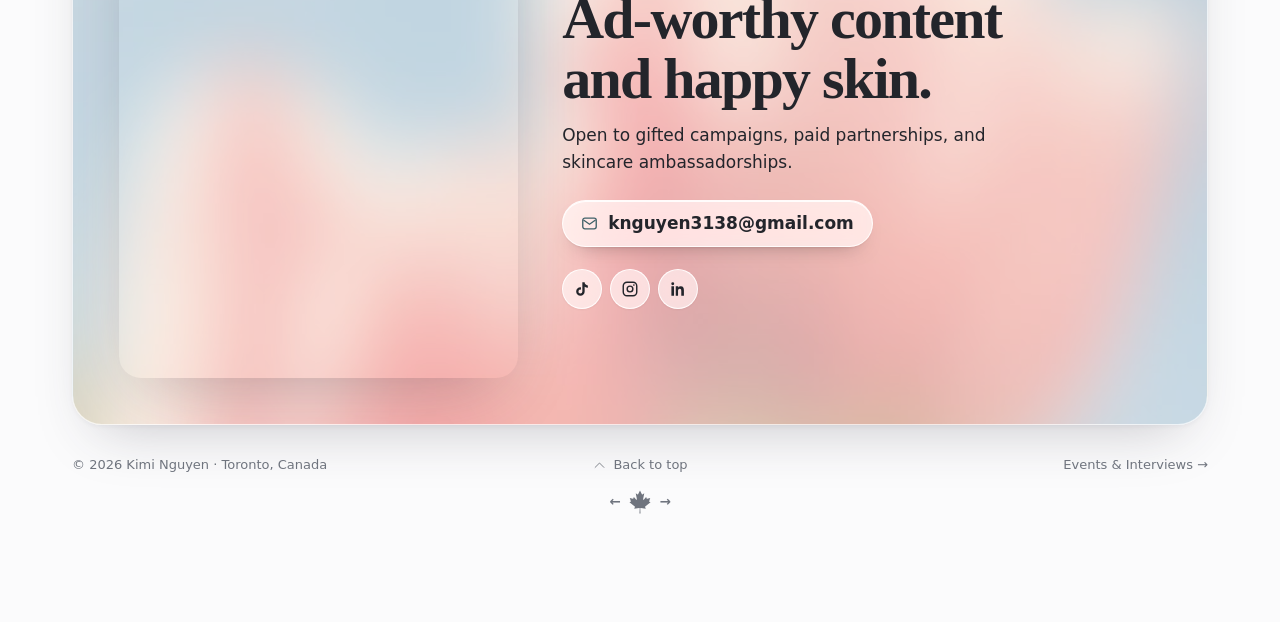
==== commit d4f5ea81: "Drop the socials row from the page headers Career, Beauty, Events and Experience each carried a smal" ====
--- a/beauty.html
+++ b/beauty.html
@@ -92,14 +92,8 @@
         <svg viewBox="0 0 24 24" fill="none" stroke="currentColor" stroke-width="2.4" stroke-linecap="round" stroke-linejoin="round" aria-hidden="true"><path d="M15 5l-7 7 7 7"/></svg>
         All work
       </a>
-      <div class="socials head-socials">
-        <a href="https://www.tiktok.com/@kiminguyenn" target="_blank" rel="noopener" aria-label="TikTok">
-          <svg viewBox="0 0 24 24" fill="currentColor" aria-hidden="true"><path d="M16.6 5.82A4.28 4.28 0 0 1 15.54 3h-3.09v12.4a2.59 2.59 0 0 1-2.59 2.5 2.59 2.59 0 1 1 .77-5.06V9.7a5.7 5.7 0 0 0-.77-.05A5.66 5.66 0 1 0 15.54 15.3V8.9a7.35 7.35 0 0 0 4.3 1.38V7.19a4.29 4.29 0 0 1-3.24-1.37Z"/></svg>
-        </a>
-        <a href="https://www.instagram.com/kiminguyennn/" target="_blank" rel="noopener" aria-label="Instagram">
-          <svg viewBox="0 0 24 24" fill="none" stroke="currentColor" stroke-width="1.9" aria-hidden="true"><rect x="3" y="3" width="18" height="18" rx="5"/><circle cx="12" cy="12" r="3.8"/><circle cx="17.2" cy="6.8" r="1.1" fill="currentColor" stroke="none"/></svg>
-        </a>
-      </div>
+      <!-- No socials row here. This is just the way back; the bar above
+           already carries the same links. -->
     </div>
     <p class="eyebrow">video gallery</p>
     <h1 style="margin-top:10px;">K-Beauty &amp; Skincare <span aria-hidden="true">🧴</span></h1>
